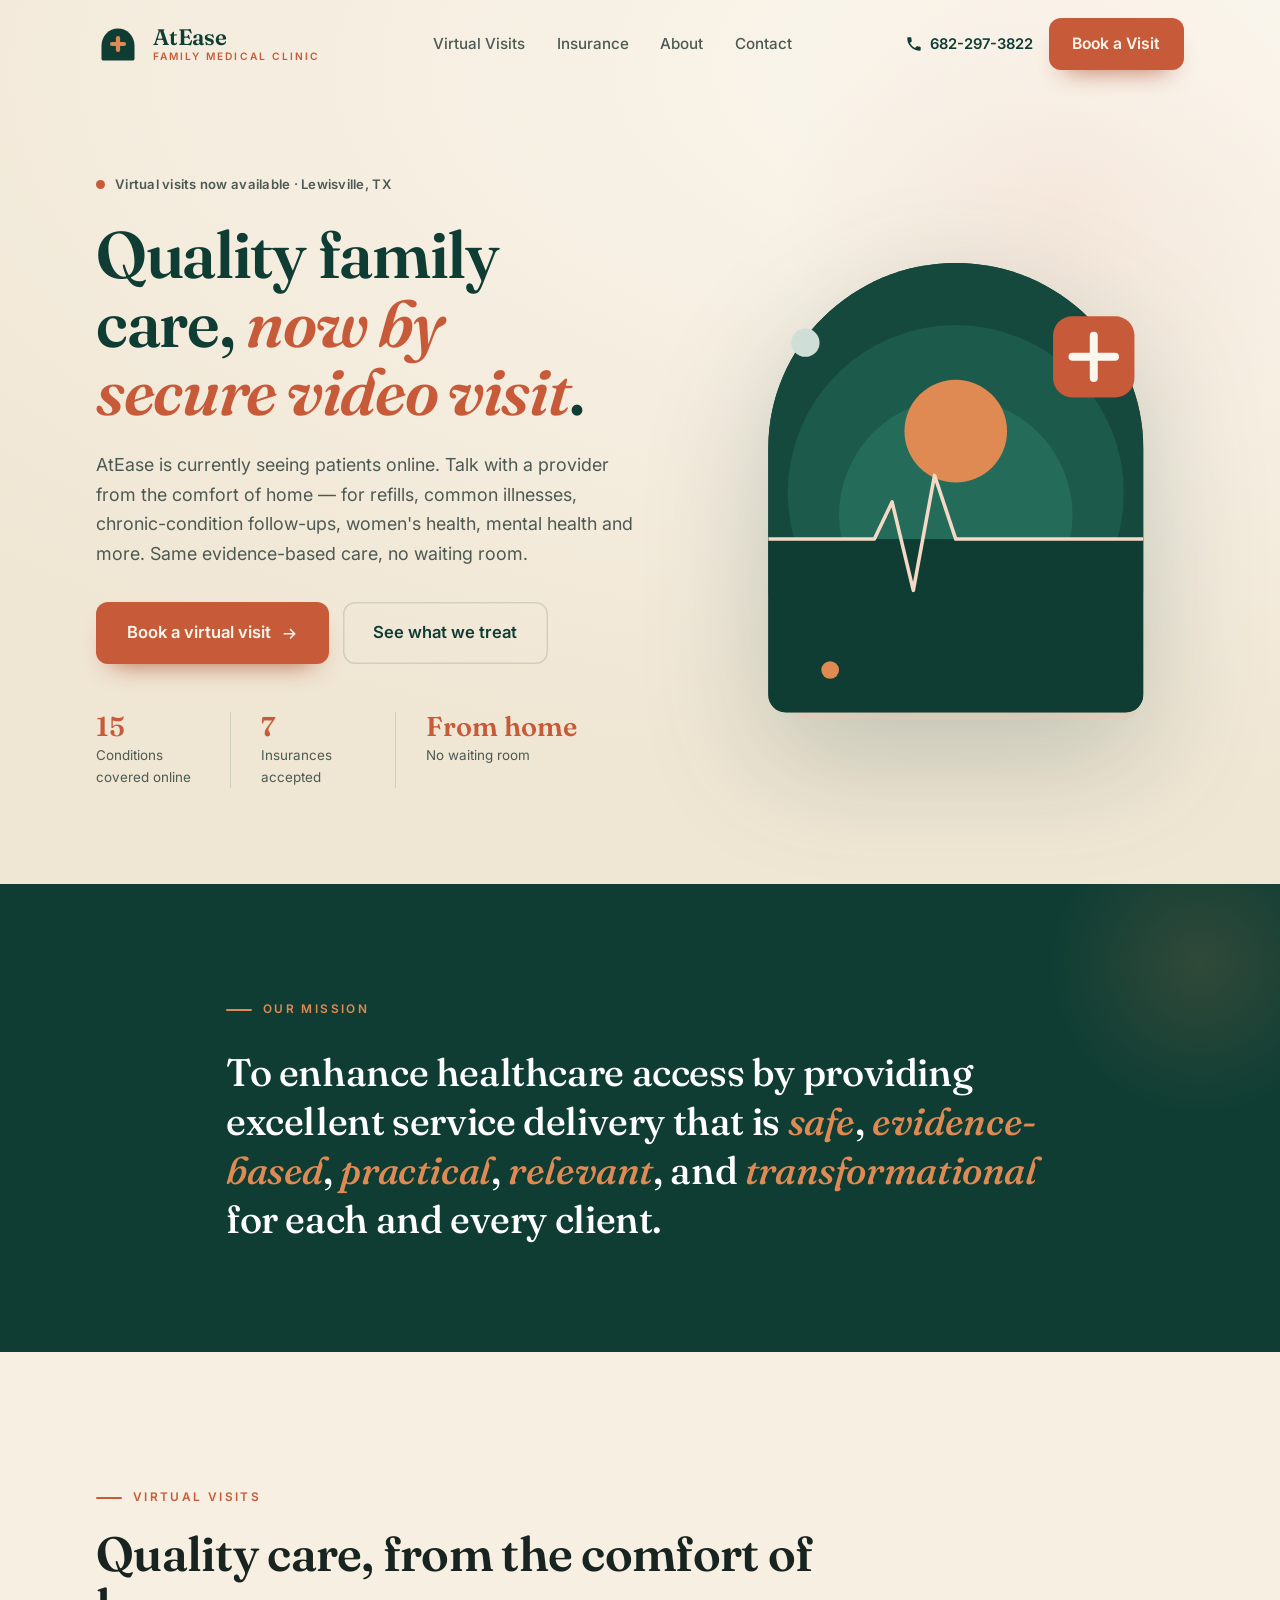
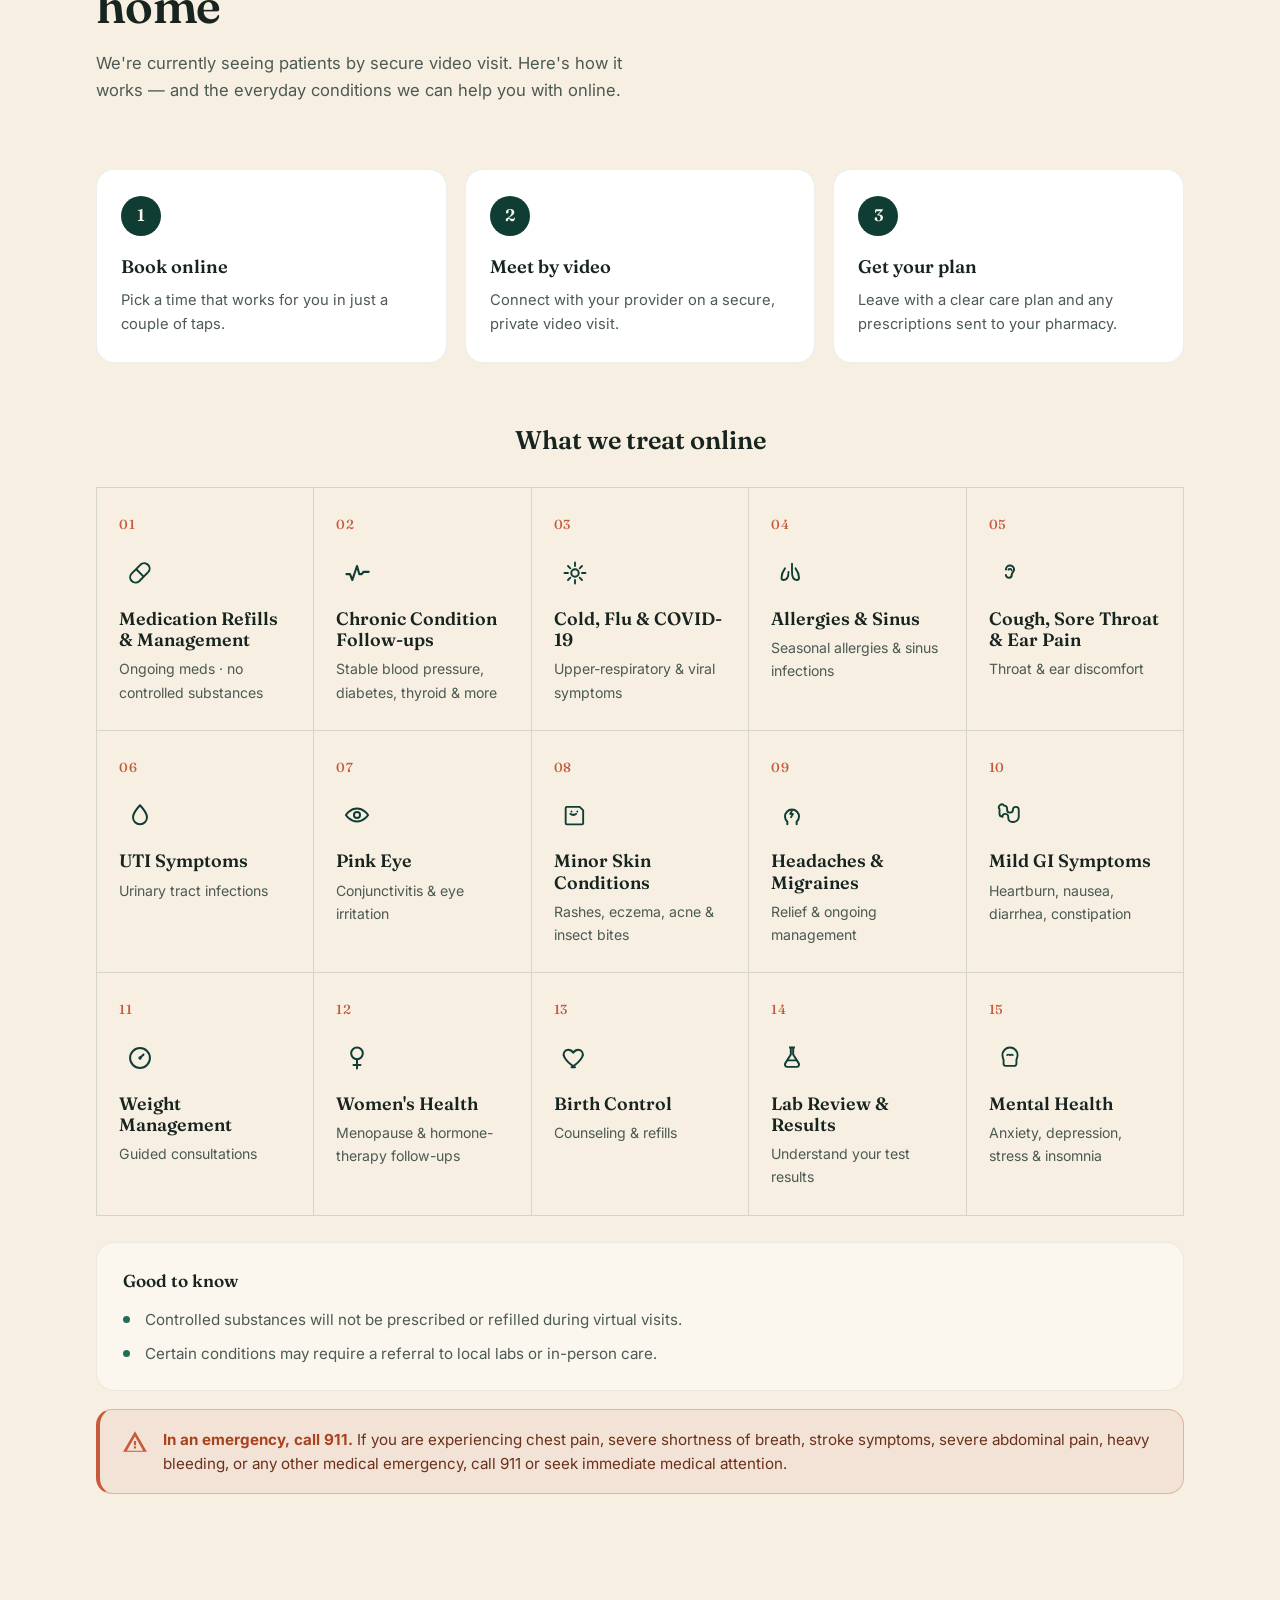
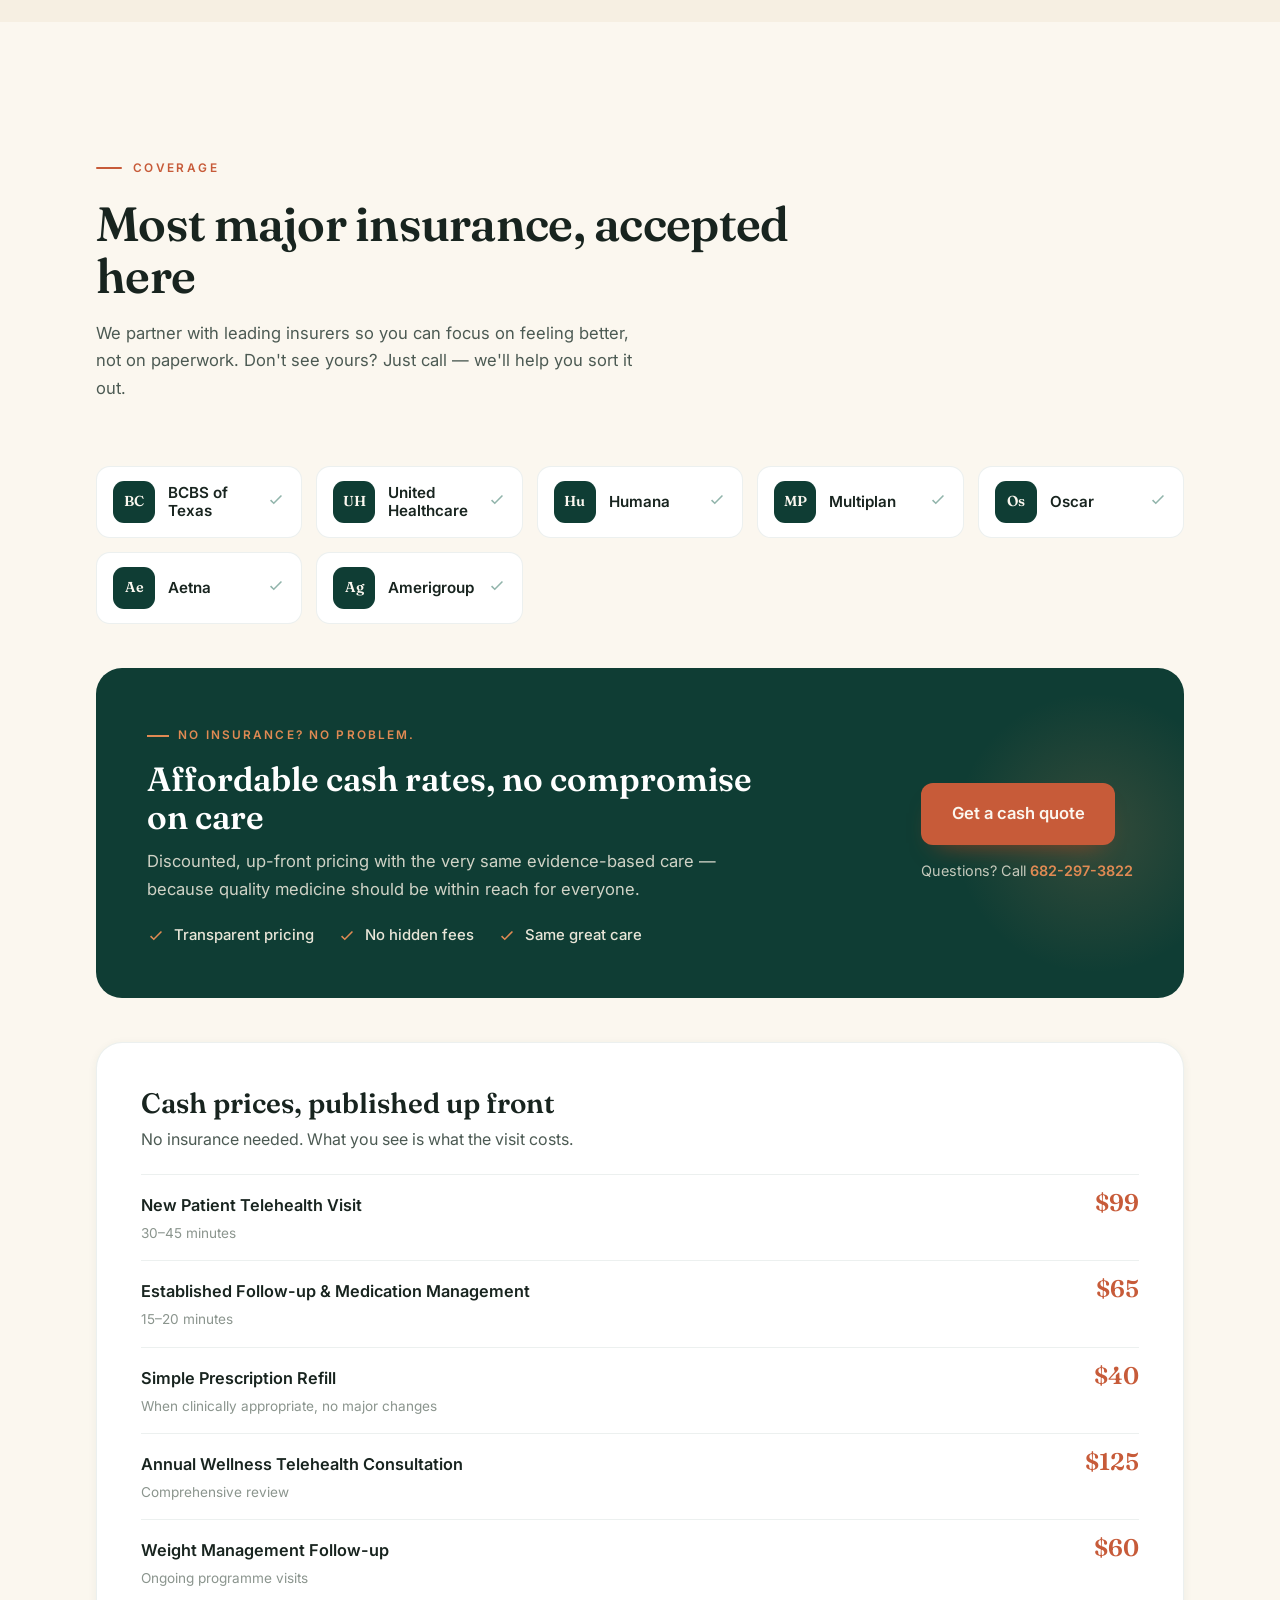
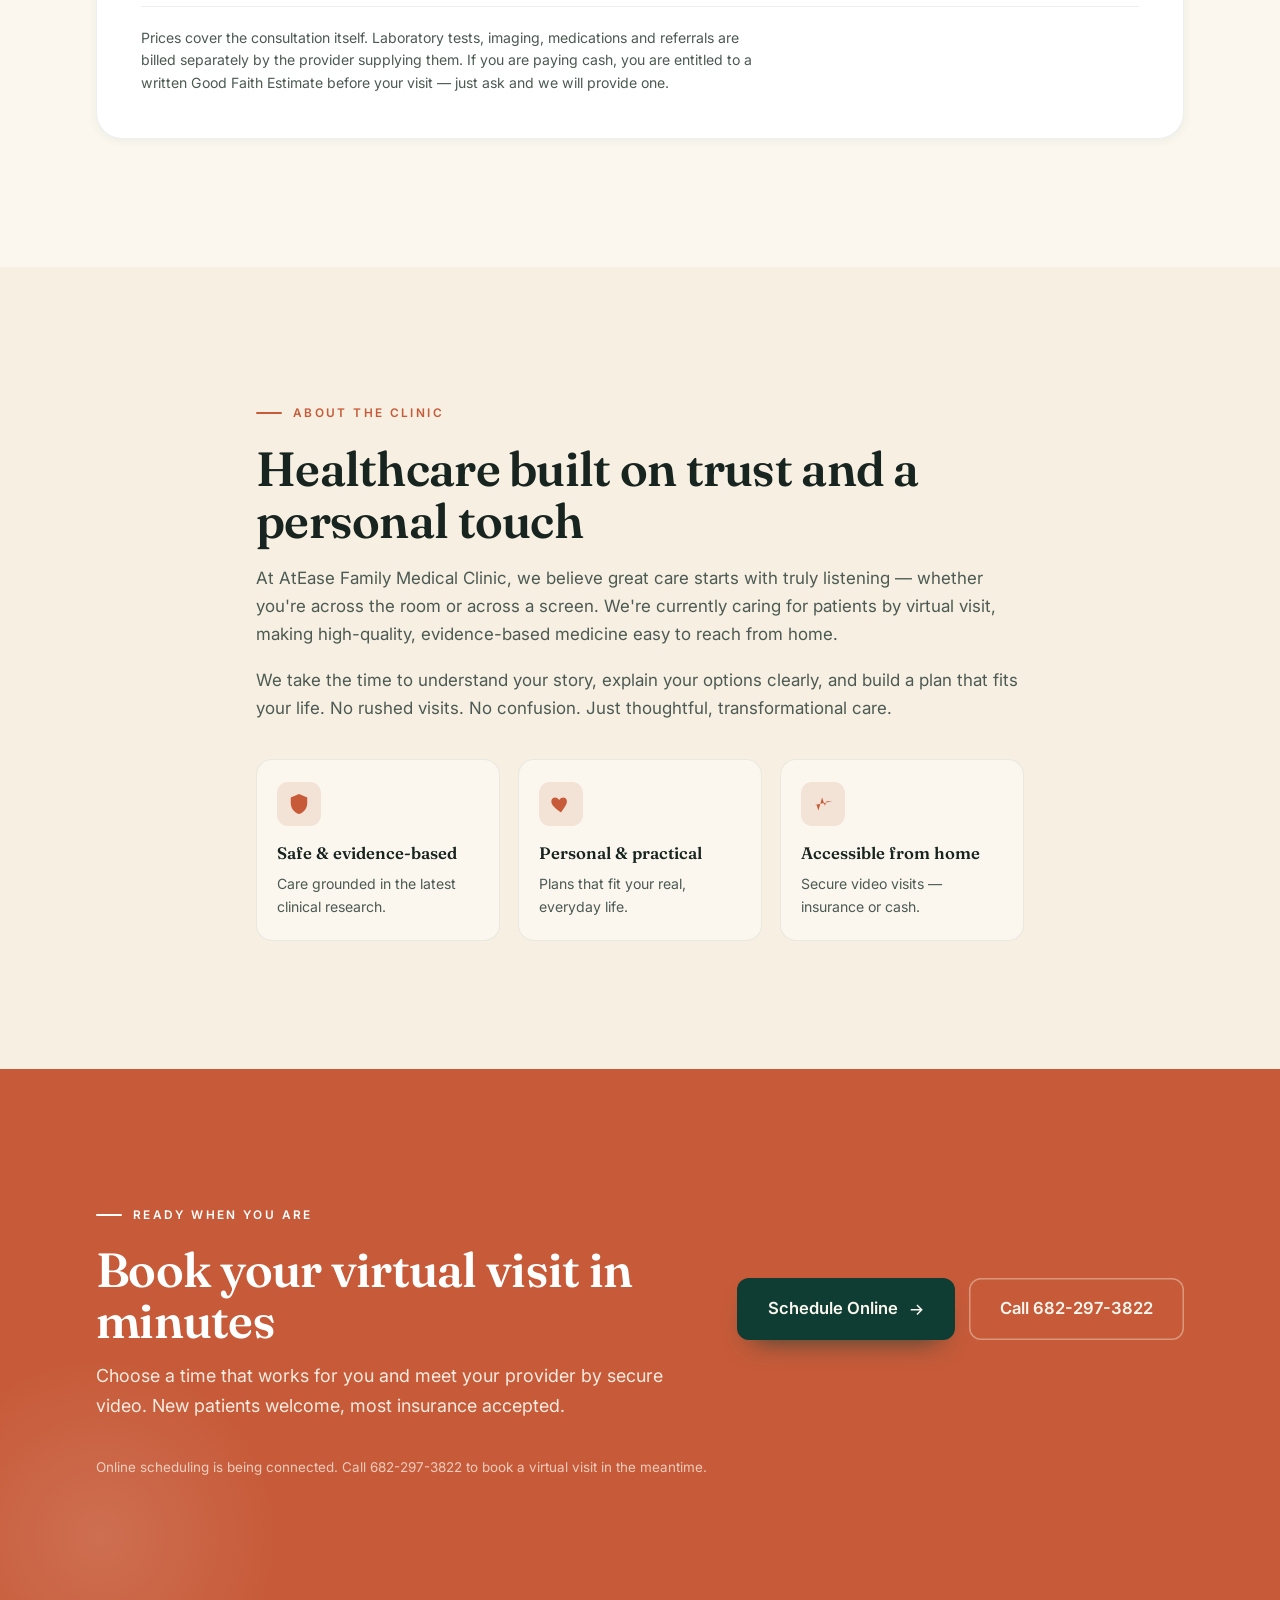
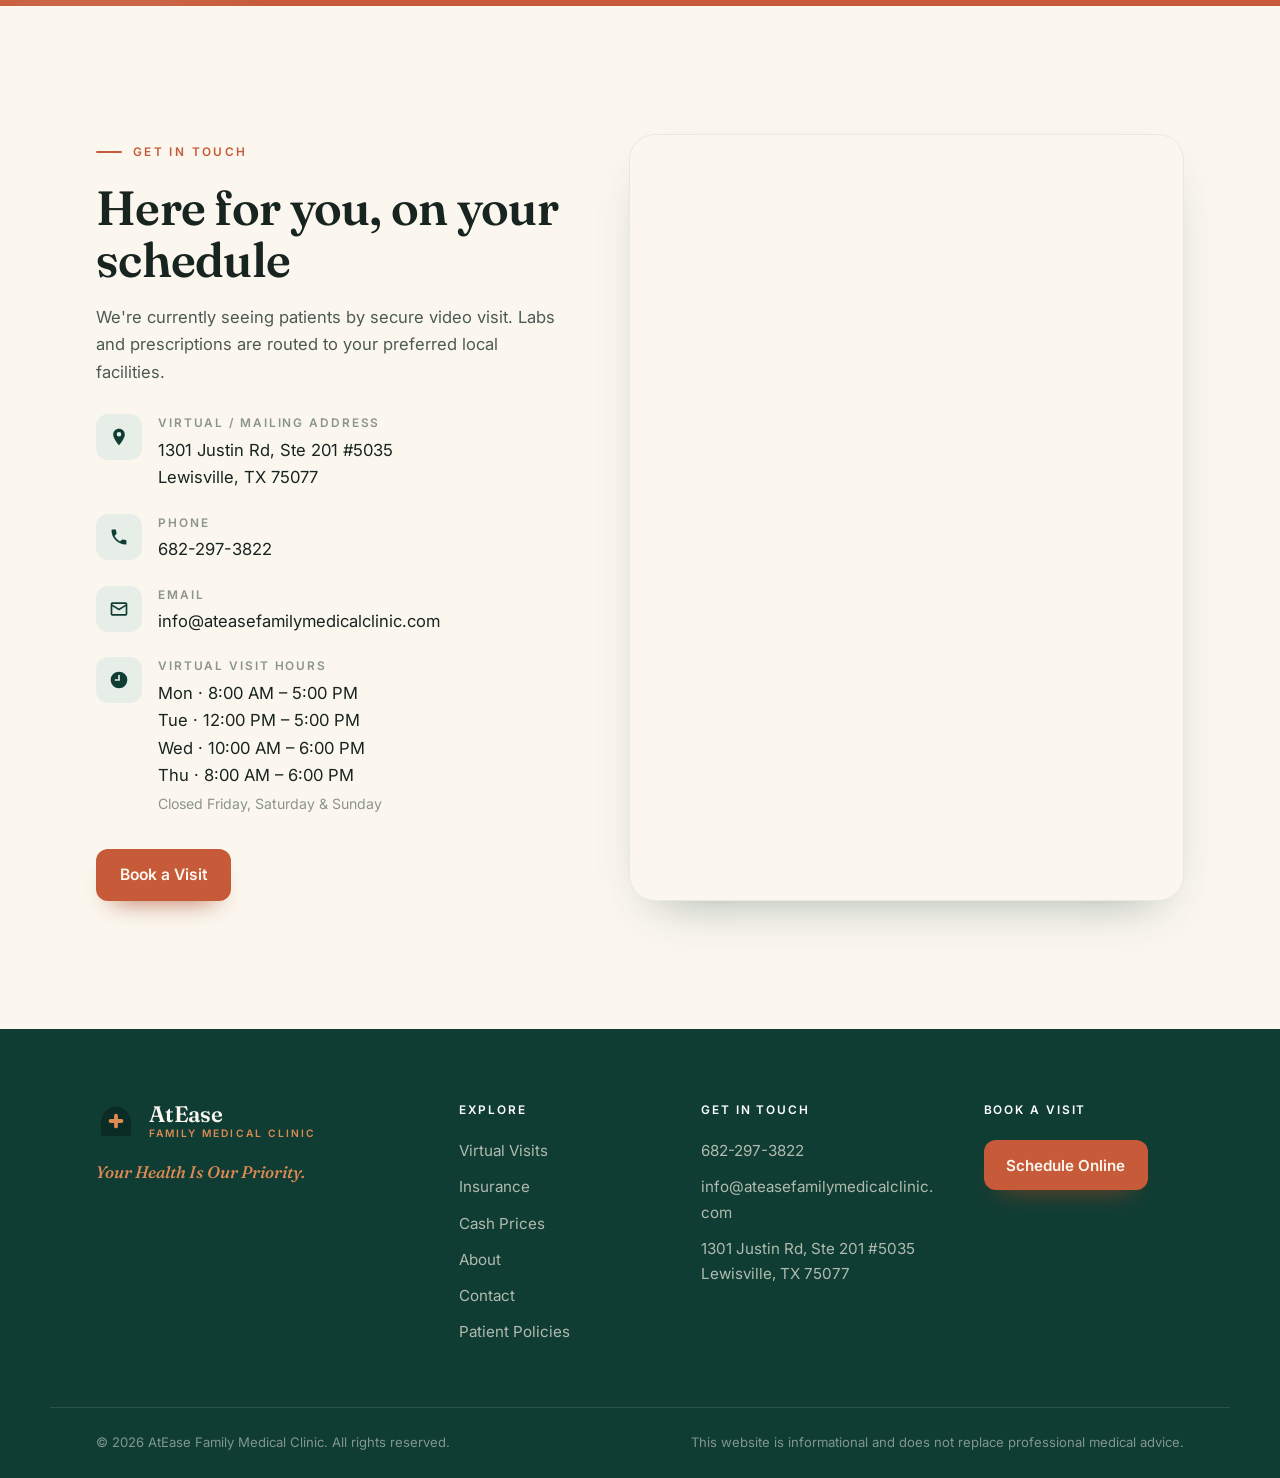
==== index.html @ 20905b5e "Update site - 04-08-2026 21:14:30.91" ====
<!DOCTYPE html>
<html lang="en">
<head>
<meta charset="UTF-8" />
<meta name="viewport" content="width=device-width, initial-scale=1.0" />
<title>AtEase Family Medical Clinic — Virtual Visits in Lewisville, TX</title>
<meta name="description" content="AtEase Family Medical Clinic offers virtual visits in Lewisville, TX — refills, common illnesses, chronic-condition follow-ups, women's health, mental health and more. Evidence-based care from home. Most insurance accepted." />

<!-- Open Graph -->
<meta property="og:title" content="AtEase Family Medical Clinic — Virtual Visits" />
<meta property="og:description" content="See a provider by secure video. Evidence-based virtual care for refills, common illnesses, chronic conditions, women's health, mental health and more." />
<meta property="og:type" content="website" />

<link rel="preconnect" href="https://fonts.googleapis.com" />
<link rel="preconnect" href="https://fonts.gstatic.com" crossorigin />
<link href="https://fonts.googleapis.com/css2?family=Fraunces:opsz,wght@9..144,400;9..144,500;9..144,600;9..144,700&family=Inter:wght@400;500;600;700&display=swap" rel="stylesheet" />
<link rel="stylesheet" href="styles.css" />
<link rel="icon" href="data:image/svg+xml,%3Csvg xmlns='http://www.w3.org/2000/svg' viewBox='0 0 100 100'%3E%3Crect width='100' height='100' rx='24' fill='%230E5A52'/%3E%3Cpath d='M50 22c-6 0-10 4-10 11v6h-6c-7 0-11 4-11 10s4 10 11 10h6v6c0 7 4 11 10 11s10-4 10-11v-6h6c7 0 11-4 11-10s-4-10-11-10h-6v-6c0-7-4-11-10-11z' fill='%23EFA45C'/%3E%3C/svg%3E" />
</head>
<body>

<!-- ===================== NAV ===================== -->
<header class="nav" id="nav">
  <div class="nav__inner">
    <a href="#home" class="brand" aria-label="AtEase Family Medical Clinic home">
      <span class="brand__mark" aria-hidden="true">
        <svg viewBox="0 0 48 48" width="44" height="44">
          <path d="M6 26C6 14.95 14.06 7 24 7C33.94 7 42 14.95 42 26V40C42 41.1 41.1 42 40 42H8C6.9 42 6 41.1 6 40V26Z" fill="#0F3D34"/>
          <path d="M24 17.5V30.5M17.5 24H30.5" stroke="#E08A53" stroke-width="4.6" stroke-linecap="round"/>
        </svg>
      </span>
      <span class="brand__text">
        <span class="brand__name">AtEase</span>
        <span class="brand__sub">Family Medical Clinic</span>
      </span>
    </a>

    <nav class="nav__links" aria-label="Primary">
      <a href="#services">Virtual Visits</a>
      <a href="#insurance">Insurance</a>
      <a href="#about">About</a>
      <a href="#contact">Contact</a>
    </nav>

    <div class="nav__actions">
      <a href="tel:6822973822" class="nav__phone" aria-label="Call the clinic">
        <svg viewBox="0 0 24 24" width="18" height="18" aria-hidden="true"><path fill="currentColor" d="M6.6 10.8a15 15 0 006.6 6.6l2.2-2.2a1 1 0 011-.24 11 11 0 003.5.56 1 1 0 011 1V20a1 1 0 01-1 1A17 17 0 013 4a1 1 0 011-1h3.5a1 1 0 011 1 11 11 0 00.56 3.5 1 1 0 01-.24 1z"/></svg>
        <span>682-297-3822</span>
      </a>
      <a href="#book" class="btn btn--primary nav__book" data-athena-book>Book a Visit</a>
    </div>

    <button class="nav__toggle" id="navToggle" aria-label="Open menu" aria-expanded="false">
      <span></span><span></span><span></span>
    </button>
  </div>

  <!-- mobile drawer -->
  <div class="nav__mobile" id="navMobile">
    <a href="#services">Virtual Visits</a>
    <a href="#insurance">Insurance</a>
    <a href="#about">About</a>
    <a href="#contact">Contact</a>
    <a href="tel:6822973822" class="nav__mobile-phone">682-297-3822</a>
    <a href="#book" class="btn btn--primary" data-athena-book>Book a Visit</a>
  </div>
</header>

<main>
<!-- ===================== HERO ===================== -->
<section class="hero" id="home">
  <div class="container hero__inner">
    <div class="hero__content reveal">
      <span class="eyebrow"><span class="dot"></span>Virtual visits now available · Lewisville, TX</span>
      <h1 class="hero__title">Quality family care, <em>now by secure video visit</em>.</h1>
      <p class="hero__lead">
        AtEase is currently seeing patients online. Talk with a provider from the comfort
        of home — for refills, common illnesses, chronic-condition follow-ups, women's
        health, mental health and more. Same evidence-based care, no waiting room.
      </p>
      <div class="hero__cta">
        <a href="#book" class="btn btn--primary btn--lg" data-athena-book>
          Book a virtual visit
          <svg viewBox="0 0 24 24" width="18" height="18" aria-hidden="true"><path fill="currentColor" d="M5 12h12.2l-4.6-4.6L14 6l7 7-7 7-1.4-1.4 4.6-4.6H5z"/></svg>
        </a>
        <a href="#services" class="btn btn--ghost btn--lg">See what we treat</a>
      </div>

      <ul class="hero__trust" aria-label="Highlights">
        <li><strong>15</strong><span>Conditions covered online</span></li>
        <li><strong>7</strong><span>Insurances accepted</span></li>
        <li><strong>From home</strong><span>No waiting room</span></li>
      </ul>
    </div>

    <div class="hero__art reveal" aria-hidden="true">
      <svg viewBox="0 0 520 600" fill="none" xmlns="http://www.w3.org/2000/svg">
        <defs>
          <clipPath id="archClip">
            <path d="M50 270C50 154 145 60 262 60C379 60 474 154 474 270V548C474 559 465 568 454 568H70C59 568 50 559 50 548V270Z"/>
          </clipPath>
        </defs>

        <!-- soft offset shadow shape -->
        <path d="M74 286C74 176 162 88 272 88C382 88 470 176 470 286V556C470 567 461 576 450 576H94C83 576 74 567 74 556V286Z" fill="#E7C9B6" opacity="0.5"/>

        <!-- main arch -->
        <path d="M50 270C50 154 145 60 262 60C379 60 474 154 474 270V548C474 559 465 568 454 568H70C59 568 50 559 50 548V270Z" fill="#0F3D34"/>

        <g clip-path="url(#archClip)">
          <!-- concentric sunrise arcs -->
          <circle cx="262" cy="300" r="250" fill="#15493E"/>
          <circle cx="262" cy="320" r="190" fill="#1C5A4C"/>
          <circle cx="262" cy="345" r="132" fill="#256B59"/>
          <!-- sun -->
          <circle cx="262" cy="250" r="58" fill="#E08A53"/>
          <circle cx="262" cy="250" r="58" fill="#C9582F" opacity="0.0"/>
          <!-- horizon band -->
          <rect x="50" y="372" width="424" height="196" fill="#0F3D34"/>
          <!-- heartbeat line -->
          <path d="M50 372H150L170 372L190 330L214 430L238 300L262 372H474" stroke="#F3D9C6" stroke-width="4" stroke-linecap="round" stroke-linejoin="round"/>
        </g>

        <!-- floating plus badge -->
        <g>
          <rect x="372" y="120" width="92" height="92" rx="22" fill="#C75B39"/>
          <path d="M418 142V190M394 166H442" stroke="#FBF7EF" stroke-width="9" stroke-linecap="round"/>
        </g>
        <!-- small accent dot -->
        <circle cx="92" cy="150" r="16" fill="#CFDED6"/>
        <circle cx="120" cy="520" r="10" fill="#E08A53"/>
      </svg>
    </div>
  </div>
</section>

<!-- ===================== MARQUEE / MISSION ===================== -->
<section class="mission" id="mission">
  <div class="container mission__inner reveal">
    <span class="section-tag">Our Mission</span>
    <p class="mission__text">
      To enhance healthcare access by providing excellent service delivery that is
      <em>safe</em>, <em>evidence-based</em>, <em>practical</em>, <em>relevant</em>, and
      <em>transformational</em> for each and every client.
    </p>
  </div>
</section>

<!-- ===================== VIRTUAL VISITS ===================== -->
<section class="services section" id="services">
  <div class="container">
    <div class="section-head reveal">
      <span class="section-tag">Virtual Visits</span>
      <h2 class="section-title">Quality care, from the comfort of home</h2>
      <p class="section-lead">We're currently seeing patients by secure video visit. Here's how it works — and the everyday conditions we can help you with online.</p>
    </div>

    <div class="vsteps reveal">
      <div class="vstep">
        <span class="vstep__n">1</span>
        <h4>Book online</h4>
        <p>Pick a time that works for you in just a couple of taps.</p>
      </div>
      <div class="vstep">
        <span class="vstep__n">2</span>
        <h4>Meet by video</h4>
        <p>Connect with your provider on a secure, private video visit.</p>
      </div>
      <div class="vstep">
        <span class="vstep__n">3</span>
        <h4>Get your plan</h4>
        <p>Leave with a clear care plan and any prescriptions sent to your pharmacy.</p>
      </div>
    </div>

    <h3 class="vsub reveal">What we treat online</h3>
    <div class="services__grid" id="servicesGrid">
      <!-- cards injected by JS -->
    </div>

    <div class="vnotes reveal">
      <p class="vnotes__title">Good to know</p>
      <ul>
        <li>Controlled substances will not be prescribed or refilled during virtual visits.</li>
        <li>Certain conditions may require a referral to local labs or in-person care.</li>
      </ul>
    </div>

    <div class="emergency reveal" role="note" aria-label="Emergency notice">
      <span class="emergency__icon" aria-hidden="true">
        <svg viewBox="0 0 24 24" width="26" height="26"><path fill="currentColor" d="M12 2 1 21h22L12 2zm0 5 7.5 13H4.5L12 7zm-1 4v4h2v-4h-2zm0 5v2h2v-2h-2z"/></svg>
      </span>
      <p><strong>In an emergency, call 911.</strong> If you are experiencing chest pain, severe shortness of breath, stroke symptoms, severe abdominal pain, heavy bleeding, or any other medical emergency, call 911 or seek immediate medical attention.</p>
    </div>
  </div>
</section>

<!-- ===================== INSURANCE ===================== -->
<section class="insurance section" id="insurance">
  <div class="container">
    <div class="section-head reveal">
      <span class="section-tag">Coverage</span>
      <h2 class="section-title">Most major insurance, accepted here</h2>
      <p class="section-lead">We partner with leading insurers so you can focus on feeling better, not on paperwork. Don't see yours? Just call — we'll help you sort it out.</p>
    </div>

    <div class="ins-grid reveal" id="insuranceList"></div>

    <div class="cash-banner reveal">
      <div class="cash-banner__deco" aria-hidden="true">
        <svg viewBox="0 0 100 100"><path fill="currentColor" d="M58 8H42a6 6 0 00-6 6v22H14a6 6 0 00-6 6v16a6 6 0 006 6h22v22a6 6 0 006 6h16a6 6 0 006-6V64h22a6 6 0 006-6V42a6 6 0 00-6-6H64V14a6 6 0 00-6-6z"/></svg>
      </div>
      <div class="cash-banner__main">
        <span class="cash-banner__badge">No insurance? No problem.</span>
        <h3 class="cash-banner__title">Affordable cash rates, no compromise on care</h3>
        <p class="cash-banner__text">Discounted, up-front pricing with the very same evidence-based care — because quality medicine should be within reach for everyone.</p>
        <ul class="cash-banner__feats">
          <li><svg viewBox="0 0 24 24" width="18" height="18"><path fill="currentColor" d="M9 16.2l-3.5-3.5L4 14.2 9 19l11-11-1.5-1.5z"/></svg>Transparent pricing</li>
          <li><svg viewBox="0 0 24 24" width="18" height="18"><path fill="currentColor" d="M9 16.2l-3.5-3.5L4 14.2 9 19l11-11-1.5-1.5z"/></svg>No hidden fees</li>
          <li><svg viewBox="0 0 24 24" width="18" height="18"><path fill="currentColor" d="M9 16.2l-3.5-3.5L4 14.2 9 19l11-11-1.5-1.5z"/></svg>Same great care</li>
        </ul>
      </div>
      <div class="cash-banner__side">
        <a href="#book" class="btn btn--primary btn--lg" data-athena-book>Get a cash quote</a>
        <p class="cash-banner__call">Questions? Call <a href="tel:6822973822">682-297-3822</a></p>
      </div>
    </div>

    <!-- ===================== CASH PRICING ===================== -->
    <div class="pricing reveal" id="pricing">
      <div class="pricing__head">
        <h3 class="pricing__title">Cash prices, published up front</h3>
        <p class="pricing__lead">No insurance needed. What you see is what the visit costs.</p>
      </div>

      <ul class="pricing__list">
        <li class="pricing__row">
          <span class="pricing__name">New Patient Telehealth Visit<em>30–45 minutes</em></span>
          <span class="pricing__cost">$99</span>
        </li>
        <li class="pricing__row">
          <span class="pricing__name">Established Follow-up &amp; Medication Management<em>15–20 minutes</em></span>
          <span class="pricing__cost">$65</span>
        </li>
        <li class="pricing__row">
          <span class="pricing__name">Simple Prescription Refill<em>When clinically appropriate, no major changes</em></span>
          <span class="pricing__cost">$40</span>
        </li>
        <li class="pricing__row">
          <span class="pricing__name">Annual Wellness Telehealth Consultation<em>Comprehensive review</em></span>
          <span class="pricing__cost">$125</span>
        </li>
        <li class="pricing__row">
          <span class="pricing__name">Weight Management Follow-up<em>Ongoing programme visits</em></span>
          <span class="pricing__cost">$60</span>
        </li>
      </ul>

      <p class="pricing__note">
        Prices cover the consultation itself. Laboratory tests, imaging, medications and referrals
        are billed separately by the provider supplying them. If you are paying cash, you are
        entitled to a written Good Faith Estimate before your visit — just ask and we will provide one.
      </p>
    </div>
  </div>
</section>

<!-- ===================== ABOUT / PROVIDER ===================== -->
<section class="about section" id="about">
  <div class="container about__inner">
    <div class="about__content reveal">
      <span class="section-tag">About the Clinic</span>
      <h2 class="section-title">Healthcare built on trust and a personal touch</h2>
      <p class="about__text">
        At AtEase Family Medical Clinic, we believe great care starts with truly listening —
        whether you're across the room or across a screen. We're currently caring for patients
        by virtual visit, making high-quality, evidence-based medicine easy to reach from home.
      </p>
      <p class="about__text">
        We take the time to understand your story, explain your options clearly, and build a
        plan that fits your life. No rushed visits. No confusion. Just thoughtful,
        transformational care.
      </p>
      <div class="about__values">
        <div class="valuecard">
          <span class="valuecard__icon">
            <svg viewBox="0 0 24 24" width="22" height="22"><path fill="currentColor" d="M12 1l9 4v6c0 5.6-3.8 10.7-9 12-5.2-1.3-9-6.4-9-12V5z"/></svg>
          </span>
          <h4>Safe & evidence-based</h4>
          <p>Care grounded in the latest clinical research.</p>
        </div>
        <div class="valuecard">
          <span class="valuecard__icon">
            <svg viewBox="0 0 24 24" width="22" height="22"><path fill="currentColor" d="M12 21s-7.5-4.6-10-9.4C.6 8.5 2.2 5 5.5 5c2 0 3.4 1.1 4.5 2.6C11.1 6.1 12.5 5 14.5 5 17.8 5 19.4 8.5 18 11.6 15.5 16.4 12 21 12 21z"/></svg>
          </span>
          <h4>Personal & practical</h4>
          <p>Plans that fit your real, everyday life.</p>
        </div>
        <div class="valuecard">
          <span class="valuecard__icon">
            <svg viewBox="0 0 24 24" width="22" height="22"><path fill="currentColor" d="M3 13h2l2 6 4-14 3 9 2-5h6"/></svg>
          </span>
          <h4>Accessible from home</h4>
          <p>Secure video visits — insurance or cash.</p>
        </div>
      </div>
    </div>
  </div>
</section>

<!-- ===================== BOOK CTA ===================== -->
<section class="book section" id="book">
  <div class="container book__inner reveal">
    <div class="book__copy">
      <span class="section-tag section-tag--light">Ready when you are</span>
      <h2 class="book__title">Book your virtual visit in minutes</h2>
      <p class="book__lead">Choose a time that works for you and meet your provider by secure video. New patients welcome, most insurance accepted.</p>
    </div>
    <div class="book__actions">
      <!-- AthenaOne integration target: replace href / button below with the AthenaOne online-scheduling link or embed widget -->
      <a href="#" class="btn btn--primary btn--lg" data-athena-book id="primaryBook">
        Schedule Online
        <svg viewBox="0 0 24 24" width="18" height="18" aria-hidden="true"><path fill="currentColor" d="M5 12h12.2l-4.6-4.6L14 6l7 7-7 7-1.4-1.4 4.6-4.6H5z"/></svg>
      </a>
      <a href="tel:6822973822" class="btn btn--ghost btn--lg btn--ghost-light">Call 682-297-3822</a>
    </div>
    <p class="book__note" id="bookNote">Online scheduling will be powered by your clinic's patient portal.</p>
  </div>
</section>

<!-- ===================== CONTACT ===================== -->
<section class="contact section" id="contact">
  <div class="container contact__inner">
    <div class="contact__info reveal">
      <span class="section-tag">Get in Touch</span>
      <h2 class="section-title">Here for you, on your schedule</h2>
      <p class="section-lead">We're currently seeing patients by secure video visit. Labs and prescriptions are routed to your preferred local facilities.</p>

      <ul class="contact__list">
        <li>
          <span class="contact__ic"><svg viewBox="0 0 24 24" width="20" height="20"><path fill="currentColor" d="M12 2C8 2 5 5 5 9c0 5 7 13 7 13s7-8 7-13c0-4-3-7-7-7zm0 9.5A2.5 2.5 0 1112 6a2.5 2.5 0 010 5.5z"/></svg></span>
          <div>
            <p class="contact__label">Virtual / Mailing Address</p>
            <p class="contact__value">1301 Justin Rd, Ste 201 #5035<br>Lewisville, TX 75077</p>
          </div>
        </li>
        <li>
          <span class="contact__ic"><svg viewBox="0 0 24 24" width="20" height="20"><path fill="currentColor" d="M6.6 10.8a15 15 0 006.6 6.6l2.2-2.2a1 1 0 011-.24 11 11 0 003.5.56 1 1 0 011 1V20a1 1 0 01-1 1A17 17 0 013 4a1 1 0 011-1h3.5a1 1 0 011 1 11 11 0 00.56 3.5 1 1 0 01-.24 1z"/></svg></span>
          <div>
            <p class="contact__label">Phone</p>
            <p class="contact__value"><a href="tel:6822973822">682-297-3822</a></p>
          </div>
        </li>
        <li>
          <span class="contact__ic"><svg viewBox="0 0 24 24" width="20" height="20"><path fill="currentColor" d="M4 4h16a2 2 0 012 2v12a2 2 0 01-2 2H4a2 2 0 01-2-2V6a2 2 0 012-2zm0 2v.5l8 5 8-5V6H4zm16 12V8.7l-8 5-8-5V18z"/></svg></span>
          <div>
            <p class="contact__label">Email</p>
            <p class="contact__value"><a href="mailto:info@ateasefamilymedicalclinic.com">info@ateasefamilymedicalclinic.com</a></p>
          </div>
        </li>
        <li>
          <span class="contact__ic"><svg viewBox="0 0 24 24" width="20" height="20"><path fill="currentColor" d="M12 2a10 10 0 100 20 10 10 0 000-20zm1 11H7v-2h4V6h2z"/></svg></span>
          <div>
            <p class="contact__label">Virtual Visit Hours</p>
            <p class="contact__value">Mon · 8:00 AM – 5:00 PM<br>Tue · 12:00 PM – 5:00 PM<br>Wed · 10:00 AM – 6:00 PM<br>Thu · 8:00 AM – 6:00 PM<br><span class="muted">Closed Friday, Saturday &amp; Sunday</span></p>
          </div>
        </li>
      </ul>
      <a href="#book" class="btn btn--primary" data-athena-book>Book a Visit</a>
    </div>

    <div class="contact__map reveal">
      <iframe
        title="AtEase Family Medical Clinic location map"
        src="https://www.google.com/maps?q=1301%20Justin%20Rd%20Ste%20201%20Lewisville%20TX%2075077&output=embed"
        loading="lazy"
        referrerpolicy="no-referrer-when-downgrade"></iframe>
    </div>
  </div>
</section>
</main>

<!-- ===================== FOOTER ===================== -->
<footer class="footer">
  <div class="container footer__inner">
    <div class="footer__brand">
      <a href="#home" class="brand brand--light">
        <span class="brand__mark" aria-hidden="true">
          <svg viewBox="0 0 48 48" width="40" height="40">
            <path d="M6 26C6 14.95 14.06 7 24 7C33.94 7 42 14.95 42 26V40C42 41.1 41.1 42 40 42H8C6.9 42 6 41.1 6 40V26Z" fill="#0A2C25"/>
            <path d="M24 17.5V30.5M17.5 24H30.5" stroke="#E08A53" stroke-width="4.6" stroke-linecap="round"/>
          </svg>
        </span>
        <span class="brand__text">
          <span class="brand__name">AtEase</span>
          <span class="brand__sub">Family Medical Clinic</span>
        </span>
      </a>
      <p class="footer__tag">Your Health Is Our Priority.</p>
    </div>

    <nav class="footer__col" aria-label="Footer">
      <h5>Explore</h5>
      <a href="#services">Virtual Visits</a>
      <a href="#insurance">Insurance</a>
      <a href="#pricing">Cash Prices</a>
      <a href="#about">About</a>
      <a href="#contact">Contact</a>
      <a href="policies.html">Patient Policies</a>
    </nav>

    <div class="footer__col">
      <h5>Get in touch</h5>
      <a href="tel:6822973822">682-297-3822</a>
      <a href="mailto:info@ateasefamilymedicalclinic.com">info@ateasefamilymedicalclinic.com</a>
      <span>1301 Justin Rd, Ste 201 #5035<br>Lewisville, TX 75077</span>
    </div>

    <div class="footer__col">
      <h5>Book a visit</h5>
      <a href="#book" class="footer__book btn btn--primary" data-athena-book>Schedule Online</a>
    </div>
  </div>
  <div class="footer__bar">
    <p>© <span id="year"></span> AtEase Family Medical Clinic. All rights reserved.</p>
    <p class="footer__fine">This website is informational and does not replace professional medical advice.</p>
  </div>
</footer>

<script src="script.js"></script>
</body>
</html>
---- styles.css ----
/* =========================================================
   AtEase Family Medical Clinic — Warm Editorial
   Custom design system. Fraunces + Inter. No frameworks.
   ========================================================= */

:root{
  --forest:#0F3D34;
  --pine:#1C5A4C;
  --moss:#256B59;
  --sage:#CFDED6;
  --sage-soft:#E6EEE7;
  --clay:#C75B39;
  --clay-dark:#A8421F;
  --clay-soft:#E08A53;
  --clay-tint:#F3E3D7;
  --bone:#F6EFE2;
  --bone-2:#FBF7EF;
  --paper:#FFFFFF;
  --ink:#18241F;
  --ink-soft:#4C5A53;
  --muted:#8B958E;
  --line:rgba(15,61,52,0.14);
  --line-soft:rgba(15,61,52,0.08);

  --maxw:1180px;
  --r-lg:26px;
  --r:16px;
  --r-sm:12px;
  --shadow-sm:0 2px 10px rgba(15,61,52,.06);
  --shadow:0 22px 50px -28px rgba(15,61,52,.45);

  --display:'Fraunces',Georgia,serif;
  --body:'Inter',system-ui,sans-serif;
  --ease:cubic-bezier(.22,.61,.36,1);
}

*,*::before,*::after{box-sizing:border-box;margin:0;padding:0}
html{scroll-behavior:smooth;-webkit-text-size-adjust:100%;overflow-x:hidden}
body{
  font-family:var(--body);color:var(--ink);background:var(--bone);
  line-height:1.65;overflow-x:hidden;-webkit-font-smoothing:antialiased;
}
img{max-width:100%;display:block}
a{color:inherit;text-decoration:none}
ul{list-style:none}

.container{width:100%;max-width:var(--maxw);margin:0 auto;padding:0 clamp(22px,5vw,46px)}
.section{padding:clamp(72px,10vw,128px) 0}

/* ---------- Editorial label ---------- */
.section-tag{
  display:inline-flex;align-items:center;gap:11px;
  font-family:var(--body);font-weight:600;font-size:.74rem;
  letter-spacing:.2em;text-transform:uppercase;color:var(--clay);
  margin-bottom:20px;
}
.section-tag::before{content:"";width:26px;height:2px;background:var(--clay);border-radius:2px}
.section-tag--light{color:var(--clay-soft)}
.section-tag--light::before{background:var(--clay-soft)}

.section-title{
  font-family:var(--display);font-weight:600;
  font-size:clamp(1.9rem,4vw,3rem);line-height:1.08;
  letter-spacing:-.015em;color:var(--ink);
}
.section-title em{font-style:italic;color:var(--clay)}
.section-lead{margin-top:18px;font-size:clamp(1.02rem,1.3vw,1.14rem);color:var(--ink-soft);max-width:56ch}
.section-head{max-width:760px;margin-bottom:clamp(40px,5vw,64px)}
.muted{color:var(--muted);font-size:.85em}

/* ---------- Buttons (solid, no gradient) ---------- */
.btn{
  display:inline-flex;align-items:center;gap:.55em;
  font-family:var(--body);font-weight:600;font-size:.98rem;
  padding:.82em 1.5em;border-radius:12px;cursor:pointer;border:0;
  transition:transform .25s var(--ease),box-shadow .25s var(--ease),background .25s var(--ease),color .25s;
  white-space:nowrap;
}
.btn svg{transition:transform .25s var(--ease)}
.btn--lg{padding:1.02em 1.85em;font-size:1.04rem}
.btn--primary{background:var(--clay);color:var(--bone-2);box-shadow:0 14px 26px -16px rgba(167,66,31,.9)}
.btn--primary:hover{background:var(--clay-dark);transform:translateY(-2px)}
.btn--primary:hover svg{transform:translateX(4px)}
.btn--ghost{background:transparent;color:var(--forest);box-shadow:inset 0 0 0 1.5px var(--line)}
.btn--ghost:hover{background:var(--paper);box-shadow:inset 0 0 0 1.5px var(--forest);transform:translateY(-2px)}
.btn--ghost-light{color:var(--bone-2);box-shadow:inset 0 0 0 1.5px rgba(246,239,226,.4)}
.btn--ghost-light:hover{background:rgba(246,239,226,.1);box-shadow:inset 0 0 0 1.5px rgba(246,239,226,.7)}

/* =========================================================
   NAV
   ========================================================= */
.nav{position:fixed;top:0;left:0;right:0;z-index:100;padding:18px 0;
  transition:background .3s var(--ease),box-shadow .3s var(--ease),padding .3s var(--ease)}
.nav.scrolled{
  background:rgba(246,239,226,.86);backdrop-filter:blur(14px);-webkit-backdrop-filter:blur(14px);
  box-shadow:0 1px 0 var(--line-soft),0 14px 34px -26px rgba(15,61,52,.5);padding:11px 0;
}
.nav__inner{width:100%;max-width:var(--maxw);margin:0 auto;padding:0 clamp(22px,5vw,46px);
  display:flex;align-items:center;justify-content:space-between;gap:20px;position:relative;z-index:120}
.brand{display:flex;align-items:center;gap:13px}
.brand__mark{display:flex}
.brand__text{display:flex;flex-direction:column;line-height:1.04}
.brand__name{font-family:var(--display);font-weight:600;font-size:1.4rem;color:var(--forest);letter-spacing:-.01em}
.brand__sub{font-size:.64rem;letter-spacing:.2em;text-transform:uppercase;color:var(--clay);font-weight:600;margin-top:2px}
.brand--light .brand__name{color:var(--bone-2)}
.brand--light .brand__sub{color:var(--clay-soft)}

.nav__links{display:flex;gap:4px}
.nav__links a{font-family:var(--body);font-weight:500;font-size:.95rem;color:var(--ink-soft);
  padding:.5em .9em;border-radius:9px;transition:color .2s,background .2s}
.nav__links a:hover{color:var(--forest);background:rgba(15,61,52,.06)}

.nav__actions{display:flex;align-items:center;gap:16px}
.nav__phone{display:inline-flex;align-items:center;gap:7px;color:var(--forest);font-weight:600;font-size:.92rem}
.nav__phone:hover{color:var(--clay)}

.nav__toggle{display:none;flex-direction:column;gap:5px;background:none;border:0;cursor:pointer;padding:8px}
.nav__toggle span{width:24px;height:2.5px;background:var(--forest);border-radius:2px;transition:transform .3s var(--ease),opacity .3s}
.nav__toggle.open span:nth-child(1){transform:translateY(7.5px) rotate(45deg)}
.nav__toggle.open span:nth-child(2){opacity:0}
.nav__toggle.open span:nth-child(3){transform:translateY(-7.5px) rotate(-45deg)}

.nav__mobile{position:fixed;inset:0;width:100%;height:100dvh;background:var(--forest);
  display:flex;flex-direction:column;gap:2px;justify-content:center;padding:96px 40px 48px;z-index:90;
  opacity:0;visibility:hidden;transform:translateY(-10px);
  transition:opacity .3s var(--ease),transform .35s var(--ease),visibility .3s}
.nav__mobile.open{opacity:1;visibility:visible;transform:none}
.nav__toggle.open span{background:var(--bone-2)}
.nav:has(.nav__mobile.open){background:transparent;box-shadow:none;backdrop-filter:none;-webkit-backdrop-filter:none}
.nav:has(.nav__mobile.open) .brand__name{color:var(--bone-2)}
.nav:has(.nav__mobile.open) .brand__sub{color:var(--clay-soft)}
.nav__mobile a{color:var(--bone-2);font-family:var(--display);font-weight:500;font-size:1.4rem;padding:.5em 0;border-bottom:1px solid rgba(246,239,226,.1)}
.nav__mobile a:hover{color:var(--clay-soft)}
.nav__mobile .nav__mobile-phone{color:var(--clay-soft);font-family:var(--body);font-size:1.05rem}
.nav__mobile .btn{margin-top:24px;justify-content:center;border-bottom:0}

/* =========================================================
   HERO (light, editorial, asymmetric)
   ========================================================= */
.hero{position:relative;background:
   radial-gradient(120% 80% at 88% 8%,var(--bone-2) 0%,var(--bone) 46%,#F0E6D4 100%);
  padding:clamp(120px,16vw,170px) 0 clamp(60px,8vw,96px);overflow:hidden}
.hero::before{content:"";position:absolute;top:-10%;right:-6%;width:46vw;height:46vw;max-width:640px;max-height:640px;
  background:radial-gradient(circle,rgba(199,91,57,.08),transparent 68%);pointer-events:none}
.hero__inner{position:relative;z-index:1;display:grid;grid-template-columns:1.05fr .95fr;gap:clamp(32px,5vw,72px);align-items:center}

.eyebrow{display:inline-flex;align-items:center;gap:10px;font-weight:600;font-size:.82rem;
  letter-spacing:.02em;color:var(--ink-soft);margin-bottom:26px}
.eyebrow .dot{width:9px;height:9px;border-radius:50%;background:var(--clay);
  box-shadow:0 0 0 0 rgba(199,91,57,.5);animation:ping 2.4s infinite}
@keyframes ping{0%{box-shadow:0 0 0 0 rgba(199,91,57,.45)}70%{box-shadow:0 0 0 11px rgba(199,91,57,0)}100%{box-shadow:0 0 0 0 rgba(199,91,57,0)}}

.hero__title{font-family:var(--display);font-weight:600;font-size:clamp(2.5rem,5.6vw,4.1rem);
  line-height:1.04;letter-spacing:-.02em;color:var(--forest);max-width:14ch}
.hero__title em{font-style:italic;color:var(--clay)}
.hero__lead{margin-top:24px;max-width:50ch;font-size:clamp(1.05rem,1.4vw,1.2rem);color:var(--ink-soft)}
.hero__cta{display:flex;flex-wrap:wrap;gap:14px;margin-top:34px}

.hero__trust{display:flex;gap:0;margin-top:48px;flex-wrap:wrap}
.hero__trust li{display:flex;flex-direction:column;padding:0 clamp(18px,2.4vw,30px)}
.hero__trust li:first-child{padding-left:0}
.hero__trust li+li{border-left:1px solid var(--line)}
.hero__trust strong{font-family:var(--display);font-weight:600;font-size:1.7rem;color:var(--clay);line-height:1.1}
.hero__trust span{font-size:.84rem;color:var(--ink-soft);margin-top:2px;max-width:13ch}

.hero__art{justify-self:end;width:100%;max-width:460px}
.hero__art svg{width:100%;height:auto;filter:drop-shadow(0 40px 60px rgba(15,61,52,.22))}

/* =========================================================
   MISSION
   ========================================================= */
.mission{background:var(--forest);color:var(--bone-2);padding:clamp(64px,9vw,108px) 0;position:relative;overflow:hidden}
.mission::after{content:"";position:absolute;right:-80px;top:-80px;width:320px;height:320px;border-radius:50%;
  background:radial-gradient(circle,rgba(224,138,83,.16),transparent 66%)}
.mission__inner{position:relative;max-width:920px}
.mission .section-tag{color:var(--clay-soft)}
.mission .section-tag::before{background:var(--clay-soft)}
.mission__text{font-family:var(--display);font-weight:500;font-size:clamp(1.5rem,3.2vw,2.4rem);
  line-height:1.28;letter-spacing:-.01em;color:#fff;margin-top:8px}
.mission__text em{font-style:italic;color:var(--clay-soft)}

/* =========================================================
   SERVICES (editorial numbered cards)
   ========================================================= */
.services{background:var(--bone)}
.services__grid{display:grid;grid-template-columns:repeat(5,1fr);gap:0;
  border-top:1px solid var(--line);border-left:1px solid var(--line)}
.scard{position:relative;display:flex;flex-direction:column;min-height:188px;
  padding:26px 22px;background:transparent;
  border-right:1px solid var(--line);border-bottom:1px solid var(--line);
  transition:background .3s var(--ease)}
.scard:hover{background:var(--paper)}
.scard__num{font-family:var(--display);font-weight:500;font-size:.82rem;color:var(--clay);letter-spacing:.05em;margin-bottom:16px}
.scard__icon{width:42px;height:42px;display:grid;place-items:center;color:var(--forest);
  margin-bottom:14px;transition:color .3s,transform .3s var(--ease)}
.scard:hover .scard__icon{color:var(--clay);transform:translateY(-2px)}
.scard__title{font-family:var(--display);font-weight:600;font-size:1.12rem;color:var(--ink);line-height:1.18}
.scard__desc{margin-top:7px;font-size:.88rem;color:var(--ink-soft)}
.scard::after{content:"";position:absolute;left:0;bottom:-1px;height:2px;width:0;background:var(--clay);transition:width .35s var(--ease)}
.scard:hover::after{width:100%}

/* virtual-visit components */
.vsteps{display:grid;grid-template-columns:repeat(3,1fr);gap:18px;margin-bottom:clamp(40px,5vw,56px)}
.vstep{background:var(--paper);border:1px solid var(--line-soft);border-radius:18px;padding:26px 24px;transition:transform .3s var(--ease),box-shadow .3s}
.vstep:hover{transform:translateY(-4px);box-shadow:var(--shadow-sm)}
.vstep__n{display:inline-grid;place-items:center;width:40px;height:40px;border-radius:50%;background:var(--forest);color:var(--bone-2);font-family:var(--display);font-weight:600;font-size:1.05rem;margin-bottom:16px}
.vstep h4{font-family:var(--display);font-weight:600;font-size:1.14rem;color:var(--ink);margin-bottom:6px}
.vstep p{font-size:.92rem;color:var(--ink-soft)}

.vsub{font-family:var(--display);font-weight:600;font-size:clamp(1.3rem,2.4vw,1.6rem);color:var(--ink);text-align:center;margin:0 0 26px}

.vnotes{margin-top:26px;background:var(--bone-2);border:1px solid var(--line-soft);border-radius:18px;padding:24px 26px}
.vnotes__title{font-family:var(--display);font-weight:600;font-size:1.08rem;color:var(--ink);margin-bottom:12px}
.vnotes ul{display:grid;gap:9px}
.vnotes li{position:relative;padding-left:22px;color:var(--ink-soft);font-size:.95rem}
.vnotes li::before{content:"";position:absolute;left:0;top:9px;width:7px;height:7px;border-radius:50%;background:var(--moss)}

.emergency{display:flex;gap:15px;align-items:flex-start;margin-top:18px;
  background:var(--clay-tint);border:1px solid rgba(199,91,57,.35);border-left:4px solid var(--clay);
  border-radius:16px;padding:18px 22px}
.emergency__icon{color:var(--clay);flex:none;margin-top:1px}
.emergency p{color:#6b3019;font-size:.95rem;line-height:1.55}
.emergency strong{color:var(--clay-dark)}

/* =========================================================
   INSURANCE
   ========================================================= */
.insurance{background:var(--bone-2)}
.ins-grid{display:grid;grid-template-columns:repeat(auto-fit,minmax(186px,1fr));gap:14px}
.ins-chip{display:flex;align-items:center;gap:13px;background:var(--paper);
  border:1px solid var(--line-soft);border-radius:14px;padding:14px 16px;
  transition:transform .25s var(--ease),box-shadow .25s,border-color .25s}
.ins-chip:hover{transform:translateY(-4px);box-shadow:var(--shadow-sm);border-color:var(--sage)}
.ins-mono{width:42px;height:42px;flex:none;border-radius:11px;display:grid;place-items:center;
  font-family:var(--display);font-weight:600;font-size:.9rem;color:var(--bone-2);background:var(--forest)}
.ins-name{flex:1;min-width:0;overflow-wrap:break-word;font-weight:600;font-size:.95rem;color:var(--ink);line-height:1.2}
.ins-check{flex:none;color:var(--moss);opacity:.5;transition:opacity .25s}
.ins-chip:hover .ins-check{opacity:1}

.cash-banner{position:relative;overflow:hidden;margin-top:clamp(30px,4vw,44px);
  display:grid;grid-template-columns:1fr auto;align-items:center;gap:clamp(28px,5vw,56px);
  background:var(--forest);color:var(--bone-2);border-radius:var(--r-lg);
  padding:clamp(32px,4vw,50px) clamp(30px,4vw,56px)}
.cash-banner::before{content:"";position:absolute;right:-60px;top:50%;transform:translateY(-50%);
  width:300px;height:300px;border-radius:50%;background:radial-gradient(circle,rgba(224,138,83,.18),transparent 66%)}
.cash-banner__deco{display:none}
.cash-banner__main{position:relative;z-index:1;max-width:62ch}
.cash-banner__badge{display:inline-flex;align-items:center;gap:9px;font-weight:600;font-size:.74rem;
  letter-spacing:.18em;text-transform:uppercase;color:var(--clay-soft);margin-bottom:15px}
.cash-banner__badge::before{content:"";width:22px;height:2px;background:var(--clay-soft)}
.cash-banner__title{font-family:var(--display);font-weight:600;font-size:clamp(1.5rem,2.7vw,2.1rem);color:#fff;line-height:1.12;margin-bottom:12px}
.cash-banner__title em{font-style:italic;color:var(--clay-soft)}
.cash-banner__text{color:rgba(246,239,226,.84);margin-bottom:20px;font-size:1.04rem}
.cash-banner__feats{display:flex;flex-wrap:wrap;gap:10px 24px}
.cash-banner__feats li{display:flex;align-items:center;gap:9px;font-weight:500;font-size:.93rem;color:rgba(246,239,226,.95)}
.cash-banner__feats svg{flex:none;color:var(--clay-soft)}
.cash-banner__side{position:relative;z-index:1;display:flex;flex-direction:column;align-items:flex-start;gap:14px}
.cash-banner__call{font-size:.9rem;color:rgba(246,239,226,.78)}
.cash-banner__call a{color:var(--clay-soft);font-weight:600}
.cash-banner__call a:hover{color:#fff}

/* =========================================================
   ABOUT
   ========================================================= */
.about{background:var(--bone)}
.about__inner{display:grid;grid-template-columns:1fr;gap:clamp(36px,5vw,76px);align-items:center;max-width:860px}
.about__visual{display:flex;justify-content:center}
.provider-card{position:relative;width:100%;max-width:330px;text-align:center;
  background:var(--paper);border:1px solid var(--line-soft);border-radius:var(--r-lg);padding:36px 30px;box-shadow:var(--shadow)}
.provider-card__avatar{position:relative;width:148px;height:148px;margin:0 auto 22px}
.provider-card__avatar svg{width:100%;height:100%}
.provider-card__name{font-family:var(--display);font-weight:600;font-size:1.3rem;color:var(--ink)}
.provider-card__role{font-size:.9rem;color:var(--moss);font-weight:500;margin-top:3px}
.provider-card__chips{display:flex;flex-wrap:wrap;gap:8px;justify-content:center;margin-top:20px}
.provider-card__chips span{font-size:.76rem;font-weight:500;background:var(--sage-soft);color:var(--forest);padding:.42em .85em;border-radius:8px}

.about__text{margin-top:18px;color:var(--ink-soft);font-size:1.06rem}
.about__values{display:grid;grid-template-columns:repeat(3,1fr);gap:18px;margin-top:36px}
.valuecard{padding:22px 20px;border-radius:var(--r);background:var(--bone-2);border:1px solid var(--line-soft);
  transition:transform .3s var(--ease),box-shadow .3s}
.valuecard:hover{transform:translateY(-5px);box-shadow:var(--shadow-sm)}
.valuecard__icon{width:44px;height:44px;border-radius:11px;display:grid;place-items:center;background:var(--clay-tint);color:var(--clay);margin-bottom:14px}
.valuecard h4{font-family:var(--display);font-weight:600;font-size:1.04rem;color:var(--ink)}
.valuecard p{font-size:.88rem;color:var(--ink-soft);margin-top:5px}

/* =========================================================
   BOOK CTA
   ========================================================= */
.book{position:relative;overflow:hidden;background:var(--clay);color:var(--bone-2)}
.book::after{content:"";position:absolute;left:-90px;bottom:-120px;width:380px;height:380px;border-radius:50%;
  background:radial-gradient(circle,rgba(255,255,255,.12),transparent 66%)}
.book__inner{position:relative;z-index:2;display:flex;flex-wrap:wrap;align-items:center;justify-content:space-between;gap:32px}
.book__copy{max-width:600px}
.book .section-tag{color:#fff}
.book .section-tag::before{background:#fff}
.book__title{font-family:var(--display);font-weight:600;font-size:clamp(2rem,4vw,3rem);line-height:1.06;color:#fff;letter-spacing:-.015em}
.book__lead{margin-top:14px;color:rgba(251,247,239,.92);font-size:1.12rem}
.book__actions{display:flex;flex-wrap:wrap;gap:14px}
.book__actions .btn--primary{background:var(--forest);color:var(--bone-2);box-shadow:0 14px 28px -16px rgba(15,61,52,.9)}
.book__actions .btn--primary:hover{background:#0A2C25}
.book__note{flex-basis:100%;font-size:.84rem;color:rgba(251,247,239,.72);margin-top:4px}

/* =========================================================
   CONTACT
   ========================================================= */
.contact{background:var(--bone-2)}
.contact__inner{display:grid;grid-template-columns:.92fr 1.08fr;gap:clamp(36px,5vw,60px);align-items:stretch}
.contact__list{display:grid;gap:22px;margin:28px 0 32px}
.contact__list li{display:flex;gap:16px;align-items:flex-start}
.contact__ic{width:46px;height:46px;flex:none;border-radius:12px;display:grid;place-items:center;background:var(--sage-soft);color:var(--forest)}
.contact__label{font-weight:600;font-size:.74rem;letter-spacing:.16em;text-transform:uppercase;color:var(--muted)}
.contact__value{color:var(--ink);font-size:1.04rem;margin-top:3px}
.contact__value a:hover{color:var(--clay)}
.contact__map{border-radius:var(--r-lg);overflow:hidden;min-height:400px;box-shadow:var(--shadow);border:1px solid var(--line-soft)}
.contact__map iframe{width:100%;height:100%;min-height:400px;border:0}

/* =========================================================
   FOOTER
   ========================================================= */
.footer{background:var(--forest);color:rgba(246,239,226,.74);padding:72px 0 0}
.footer__inner{display:grid;grid-template-columns:1.6fr 1fr 1.2fr 1fr;gap:42px;padding-bottom:52px}
.footer__tag{margin-top:18px;font-family:var(--display);font-style:italic;color:var(--clay-soft);font-weight:500;font-size:1.05rem}
.footer__col h5{font-family:var(--body);font-weight:600;color:#fff;font-size:.74rem;letter-spacing:.16em;text-transform:uppercase;margin-bottom:18px}
.footer__col a,.footer__col span{display:block;color:rgba(246,239,226,.7);font-size:.95rem;margin-bottom:11px;transition:color .2s;overflow-wrap:anywhere}
.footer__col a:hover{color:var(--clay-soft)}
.footer__col a.footer__book{color:var(--bone-2);margin-top:2px;display:inline-flex}
.footer__col a.footer__book:hover{color:var(--bone-2)}
.footer__bar{border-top:1px solid rgba(246,239,226,.12);padding:24px 0;display:flex;flex-wrap:wrap;gap:8px;
  justify-content:space-between;align-items:center;max-width:var(--maxw);margin:0 auto;
  padding-left:clamp(22px,5vw,46px);padding-right:clamp(22px,5vw,46px)}
.footer__bar p{font-size:.82rem;color:rgba(246,239,226,.5)}

/* =========================================================
   REVEAL
   ========================================================= */
.reveal{opacity:0;transform:translateY(26px);transition:opacity .7s var(--ease),transform .7s var(--ease)}
.reveal.in{opacity:1;transform:none}
@media (prefers-reduced-motion:reduce){.reveal{opacity:1;transform:none;transition:none}*{animation:none!important;scroll-behavior:auto!important}}

/* =========================================================
   RESPONSIVE
   ========================================================= */

/* laptop */
@media (max-width:1080px){
  .services__grid{grid-template-columns:repeat(3,1fr)}
}

/* tablet */
@media (max-width:980px){
  .nav__links{display:none}
  .nav__actions .nav__book,.nav__actions .nav__phone{display:none}
  .nav__toggle{display:flex}
  .hero__inner{grid-template-columns:1fr;gap:40px}
  .hero__content{order:0}
  .hero__art{justify-self:center;max-width:340px;order:1}
  .about__inner,.contact__inner{grid-template-columns:1fr}
  .about__visual{order:-1}
  .about__values{max-width:620px}
  .cash-banner{grid-template-columns:1fr;gap:24px}
  .cash-banner__side{align-items:stretch}
  .cash-banner__side .btn{justify-content:center;width:100%}
}

/* large phone / small tablet */
@media (max-width:760px){
  .section{padding:clamp(56px,12vw,92px) 0}
  .vsteps{grid-template-columns:1fr;gap:14px}
  .ins-grid{grid-template-columns:1fr 1fr}
  .services__grid{grid-template-columns:repeat(2,1fr)}
  .scard:last-child:nth-child(odd){grid-column:1/-1}
  .footer__inner{grid-template-columns:1fr 1fr;gap:28px 30px}
  .footer__brand{grid-column:1/-1}
}

/* phone */
@media (max-width:600px){
  .hero{padding-top:104px}
  .hero__art{max-width:280px}
  .hero__title{font-size:clamp(2.1rem,8vw,2.8rem)}
  .hero__lead{font-size:1.04rem}
  .hero__trust{gap:16px 22px}
  .hero__trust li{padding:0;flex:0 0 auto}
  .hero__trust li+li{border-left:0}
  .about__values{grid-template-columns:1fr}
  .book__inner{gap:24px}
  .book__actions{width:100%}
  .book__actions .btn{flex:1 1 auto;justify-content:center}
  .contact__map,.contact__map iframe{min-height:300px}
}

/* small phone */
@media (max-width:460px){
  .ins-grid{grid-template-columns:1fr}
  .services__grid{grid-template-columns:1fr}
  .scard{min-height:auto}
  .scard:last-child:nth-child(odd){grid-column:auto}
  .footer__inner{grid-template-columns:1fr;gap:24px}
  .hero__cta{gap:12px}
  .hero__cta .btn{flex:1 1 100%;justify-content:center}
  .hero__trust li{flex:1 0 42%}
}

/* =========================================================
   CASH PRICING (insurance section)
   ========================================================= */
.pricing{margin-top:clamp(30px,4vw,44px);background:var(--paper);border:1px solid var(--line-soft);
  border-radius:var(--r-lg);padding:clamp(28px,4vw,44px) clamp(24px,4vw,44px);box-shadow:var(--shadow-sm)}
.pricing__head{margin-bottom:22px}
.pricing__title{font-family:var(--display);font-weight:600;font-size:clamp(1.35rem,2.4vw,1.75rem);
  color:var(--ink);line-height:1.15}
.pricing__lead{margin-top:7px;color:var(--ink-soft);font-size:1rem}
.pricing__list{display:grid;gap:0;border-top:1px solid var(--line-soft)}
.pricing__row{display:flex;align-items:baseline;justify-content:space-between;gap:20px;
  padding:16px 0;border-bottom:1px solid var(--line-soft);transition:background .2s}
.pricing__row:hover{background:var(--bone-2)}
.pricing__name{display:flex;flex-direction:column;font-weight:600;font-size:1.02rem;color:var(--ink);min-width:0}
.pricing__name em{font-style:normal;font-weight:400;font-size:.85rem;color:var(--muted);margin-top:3px}
.pricing__cost{font-family:var(--display);font-weight:600;font-size:1.5rem;color:var(--clay);
  flex:none;line-height:1;font-variant-numeric:tabular-nums}
.pricing__note{margin-top:20px;font-size:.88rem;color:var(--ink-soft);line-height:1.6;max-width:70ch}

@media (max-width:560px){
  .pricing__row{flex-direction:row;align-items:center;gap:14px}
  .pricing__cost{font-size:1.3rem}
}

/* =========================================================
   POLICY / DOCUMENT PAGE
   ========================================================= */
.page-doc{background:var(--bone-2)}
.doc{padding:clamp(110px,13vw,150px) 0 clamp(60px,8vw,90px)}
.doc .container{max-width:820px}
.doc__head{margin-bottom:34px;padding-bottom:28px;border-bottom:2px solid var(--line)}
.doc__title{font-family:var(--display);font-weight:600;font-size:clamp(2rem,4.4vw,2.9rem);
  line-height:1.06;letter-spacing:-.02em;color:var(--forest)}
.doc__lead{margin-top:16px;font-size:1.08rem;color:var(--ink-soft);max-width:60ch}
.doc__contact{margin-top:14px;font-size:.95rem;color:var(--ink-soft)}
.doc__contact a{color:var(--clay);font-weight:600}
.doc__contact a:hover{text-decoration:underline}

.doc__toc{display:flex;flex-wrap:wrap;gap:9px;margin-bottom:40px}
.doc__toc a{font-size:.88rem;font-weight:500;color:var(--forest);background:var(--sage-soft);
  padding:.5em 1em;border-radius:9px;transition:background .2s,transform .2s}
.doc__toc a:hover{background:var(--sage);transform:translateY(-2px)}

.doc__section{margin-bottom:clamp(40px,6vw,64px);scroll-margin-top:96px}
.doc__section h2{font-family:var(--display);font-weight:600;font-size:clamp(1.45rem,2.8vw,1.95rem);
  color:var(--forest);line-height:1.15;padding-bottom:12px;margin-bottom:18px;border-bottom:1px solid var(--line)}
.doc__section h3{font-family:var(--body);font-weight:600;font-size:1.02rem;color:var(--ink);margin:24px 0 8px}
.doc__section p{color:var(--ink-soft);margin-bottom:12px;font-size:1rem}
.doc__section ul{margin:10px 0 16px;padding-left:0;display:grid;gap:7px}
.doc__section li{position:relative;padding-left:22px;color:var(--ink-soft);font-size:1rem}
.doc__section li::before{content:"";position:absolute;left:0;top:10px;width:7px;height:7px;
  border-radius:50%;background:var(--moss)}
.doc__section a{color:var(--clay);font-weight:500}
.doc__section a:hover{text-decoration:underline}

.doc__meta{font-size:.88rem;color:var(--muted);margin-bottom:16px}
.doc__pending{background:var(--warnbg,#fdf4e3);color:#9a5b00;font-weight:600;
  padding:1px 8px;border-radius:6px;font-size:.85rem}
.doc__callout{background:var(--sage-soft);border-left:4px solid var(--forest);
  border-radius:0 12px 12px 0;padding:16px 20px;margin-bottom:22px}
.doc__callout strong{color:var(--forest)}

.doc__forms{display:grid;gap:14px;margin-top:18px;padding-left:0}
.doc__forms li{list-style:none;padding:16px 18px;background:var(--paper);
  border:1px solid var(--line-soft);border-radius:14px}
.doc__forms li::before{display:none}
.doc__forms strong{display:block;font-family:var(--display);font-weight:600;
  font-size:1.05rem;color:var(--ink);margin-bottom:4px}
.doc__forms span{display:block;font-size:.92rem;color:var(--ink-soft)}

.doc__emergency{display:block;margin-top:26px;background:var(--clay-tint);
  border:1px solid rgba(199,91,57,.35);border-left:4px solid var(--clay);
  border-radius:16px;padding:18px 22px;color:#6b3019;font-size:.95rem;line-height:1.55}
.doc__emergency strong{display:block;color:var(--clay-dark);margin-bottom:5px}

.doc__back{margin-top:40px;padding-top:24px;border-top:1px solid var(--line)}
.doc__back a{color:var(--forest);font-weight:600}
.doc__back a:hover{color:var(--clay)}
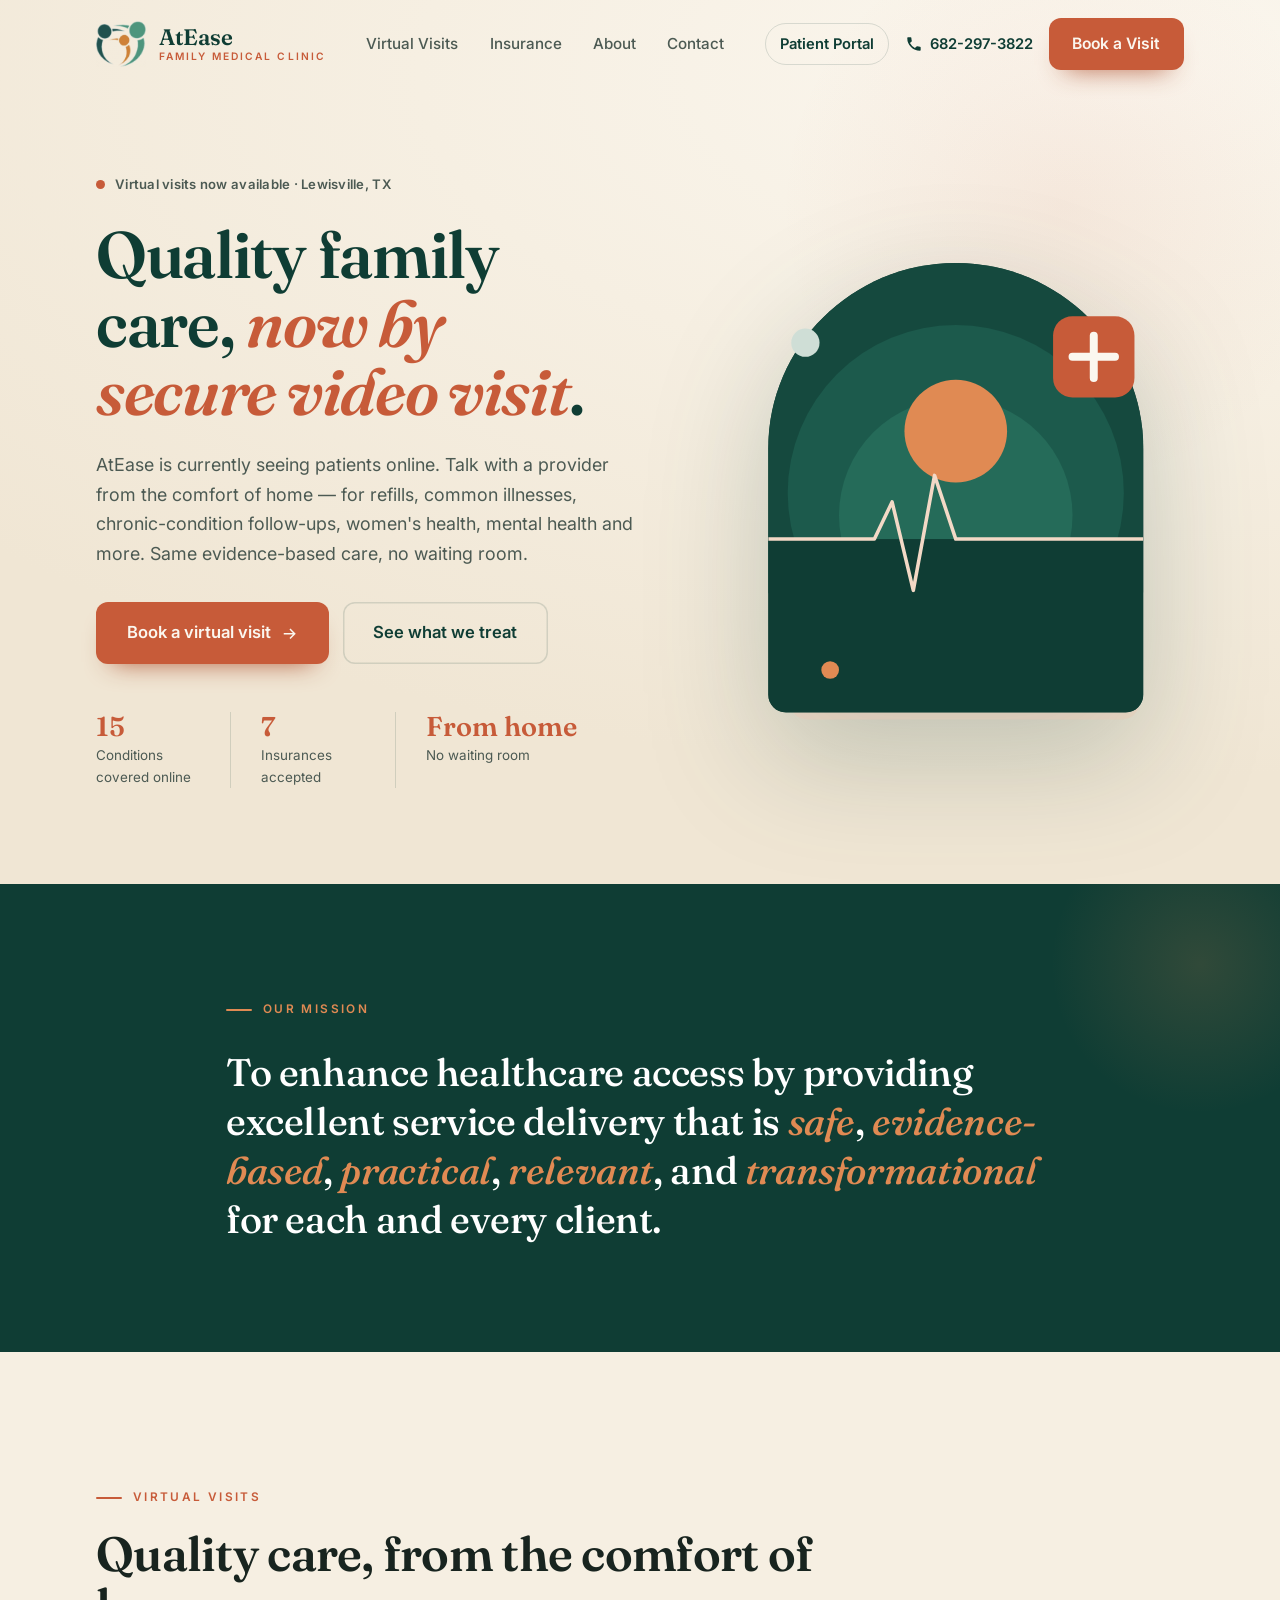
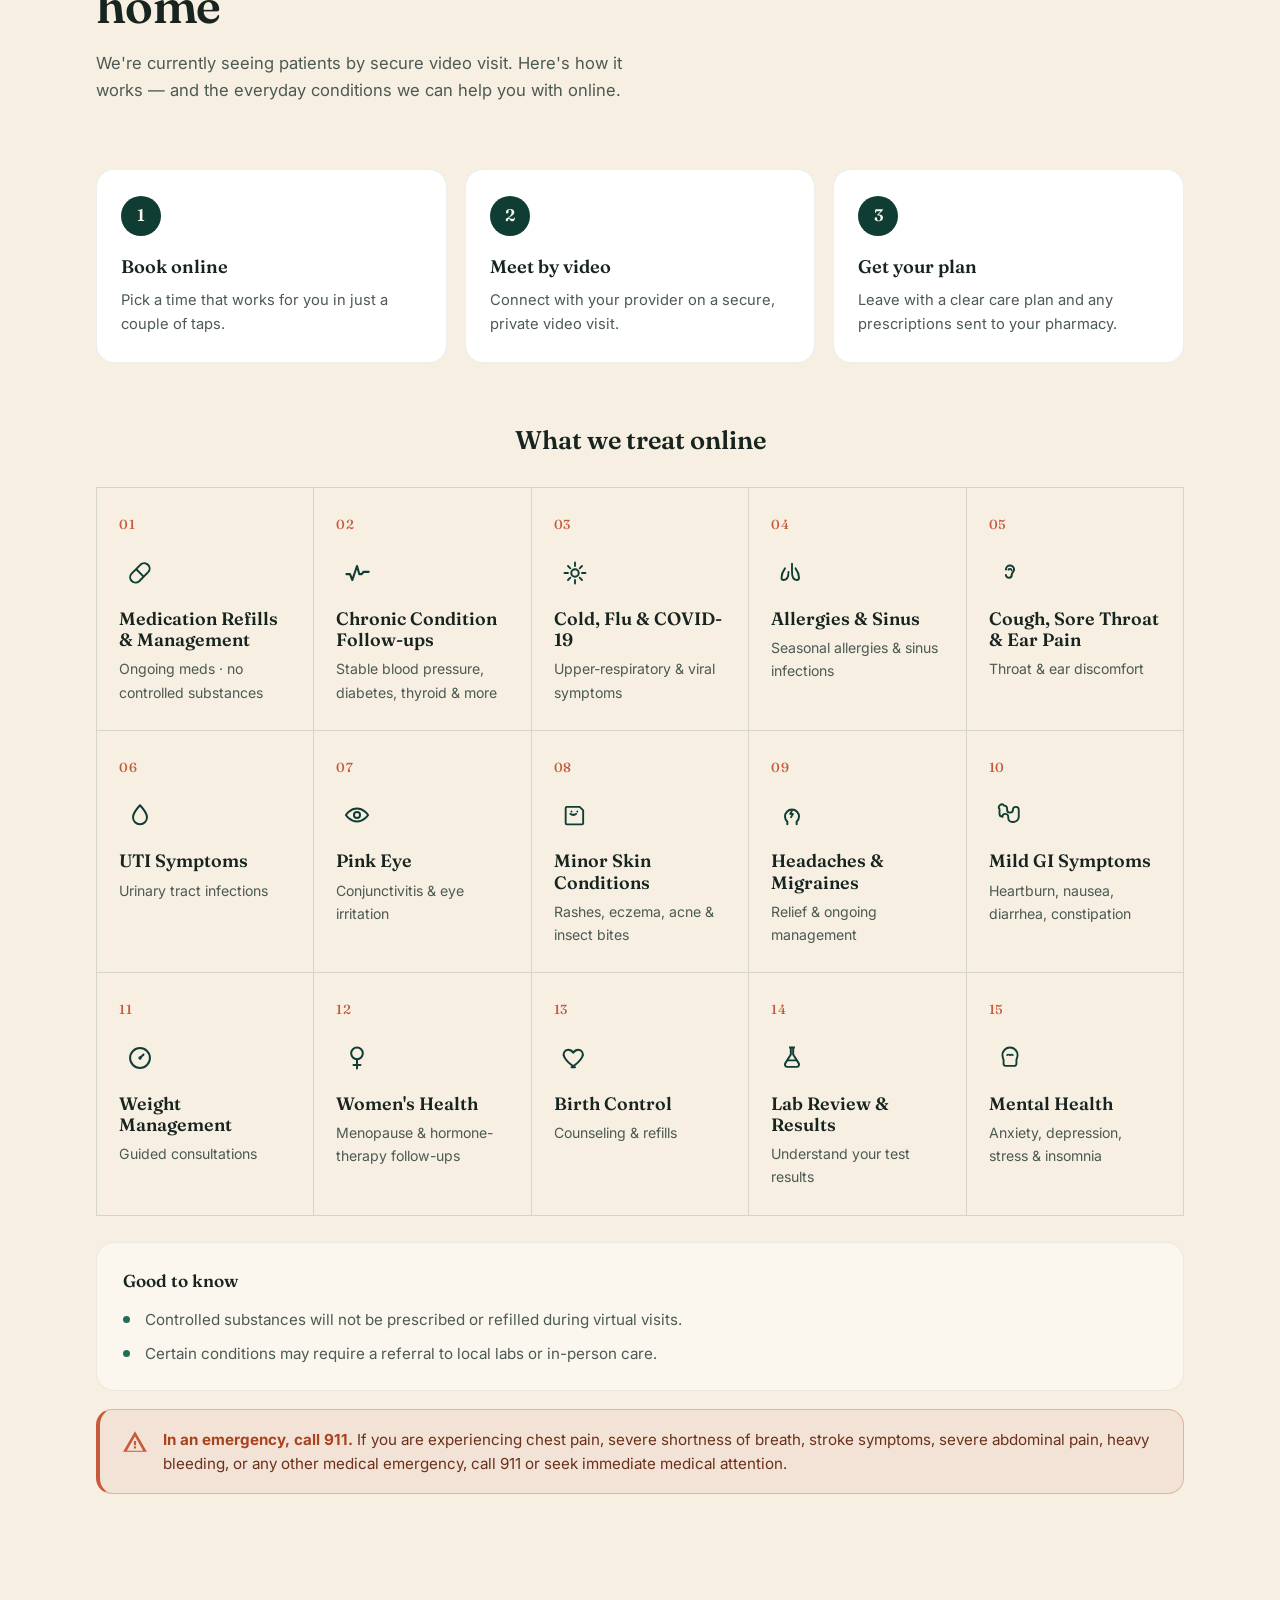
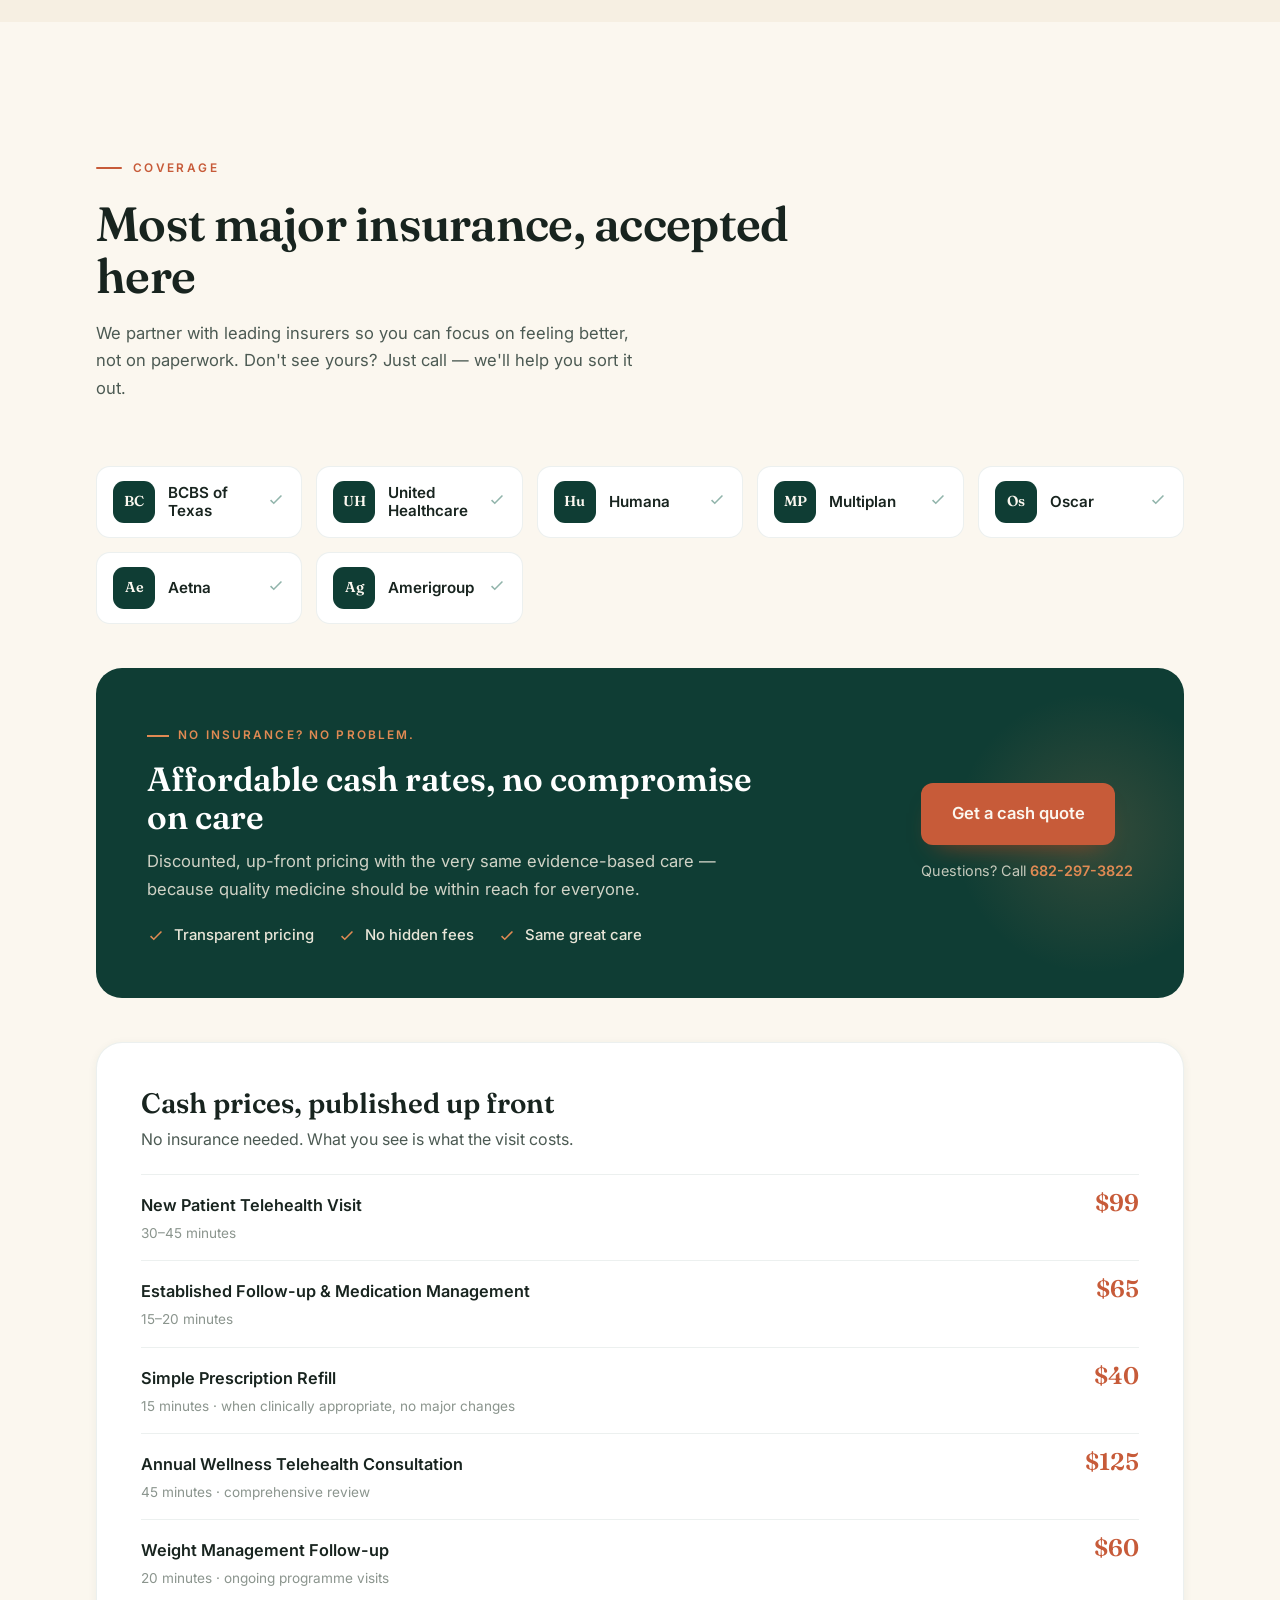
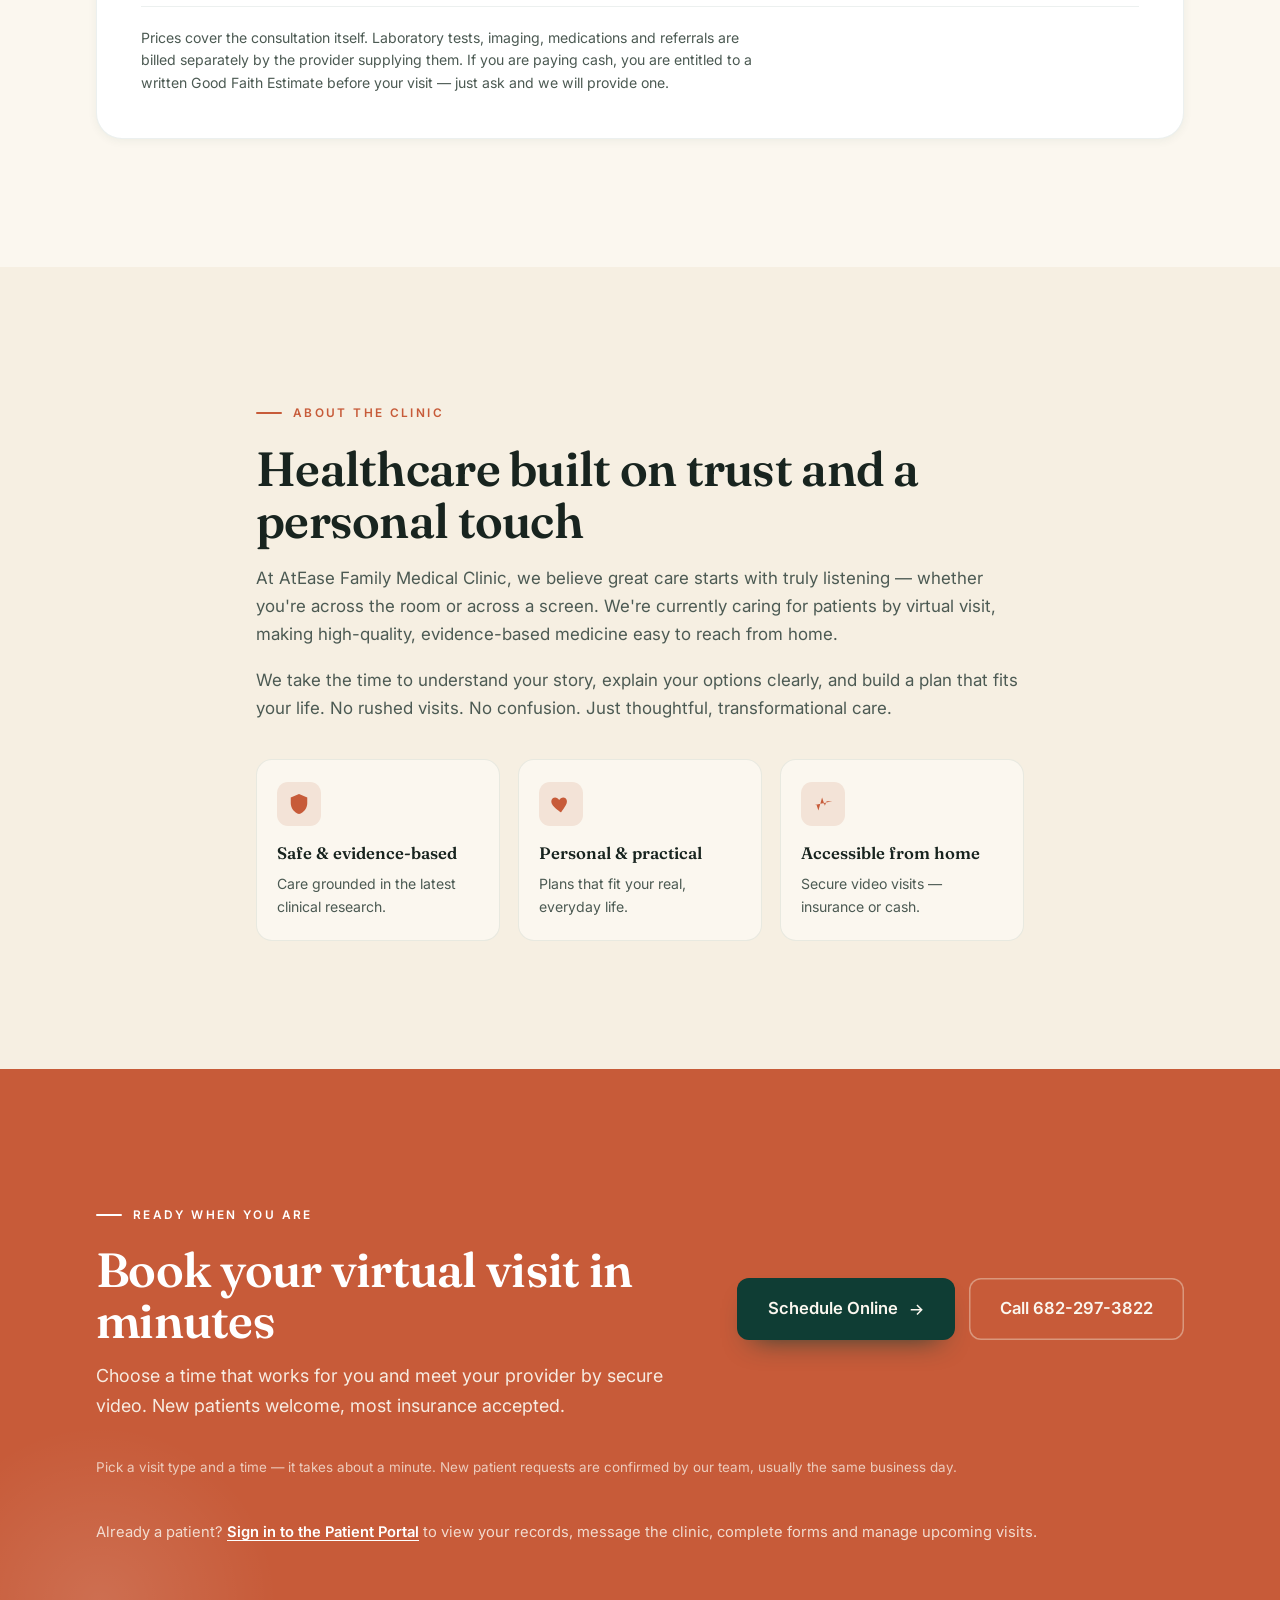
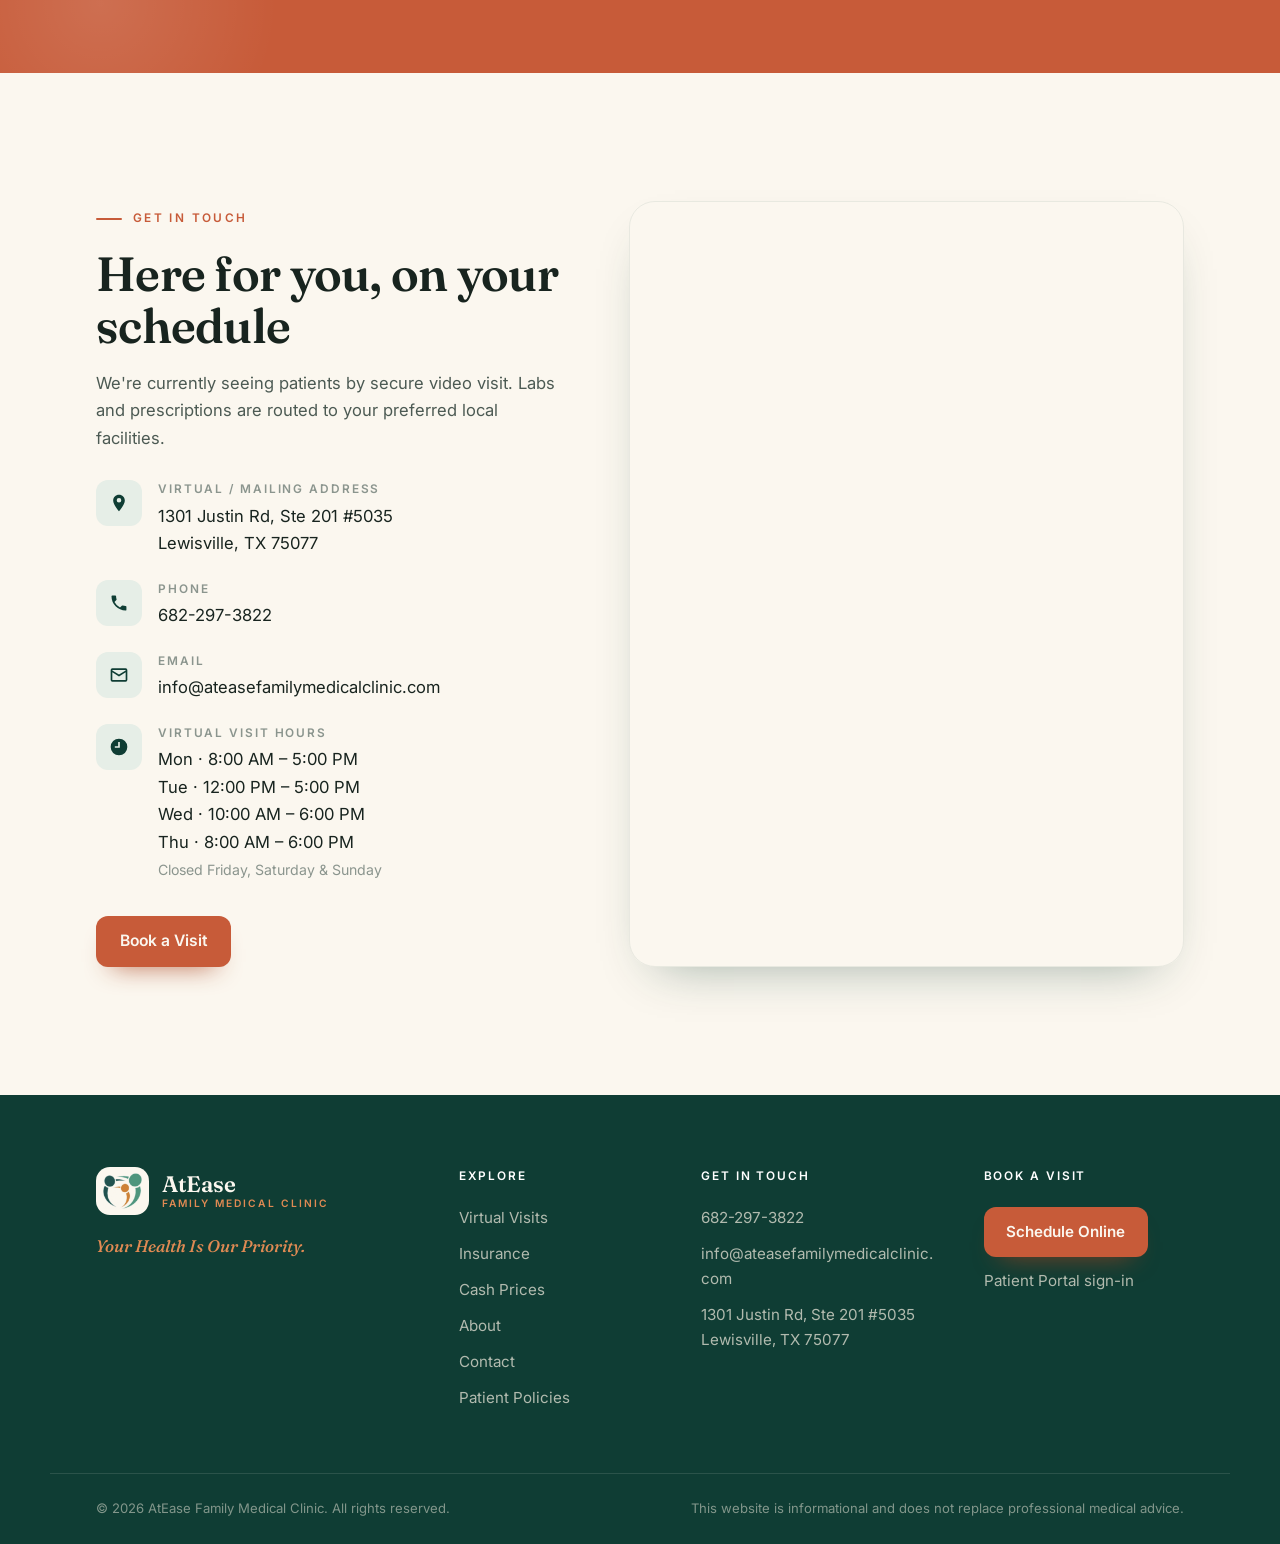
==== commit dcc3ed45: "Update site - 06-08-2026 21:12:46.60" ====
--- a/index.html
+++ b/index.html
@@ -10,12 +10,20 @@
 <meta property="og:title" content="AtEase Family Medical Clinic — Virtual Visits" />
 <meta property="og:description" content="See a provider by secure video. Evidence-based virtual care for refills, common illnesses, chronic conditions, women's health, mental health and more." />
 <meta property="og:type" content="website" />
+<meta property="og:url" content="https://ateasefamilymedicalclinic.com/" />
+<meta property="og:image" content="https://ateasefamilymedicalclinic.com/og-image.png" />
+<meta property="og:image:width" content="1200" />
+<meta property="og:image:height" content="630" />
+<meta name="twitter:card" content="summary_large_image" />
+<meta name="twitter:image" content="https://ateasefamilymedicalclinic.com/og-image.png" />
 
 <link rel="preconnect" href="https://fonts.googleapis.com" />
 <link rel="preconnect" href="https://fonts.gstatic.com" crossorigin />
 <link href="https://fonts.googleapis.com/css2?family=Fraunces:opsz,wght@9..144,400;9..144,500;9..144,600;9..144,700&family=Inter:wght@400;500;600;700&display=swap" rel="stylesheet" />
 <link rel="stylesheet" href="styles.css" />
-<link rel="icon" href="data:image/svg+xml,%3Csvg xmlns='http://www.w3.org/2000/svg' viewBox='0 0 100 100'%3E%3Crect width='100' height='100' rx='24' fill='%230E5A52'/%3E%3Cpath d='M50 22c-6 0-10 4-10 11v6h-6c-7 0-11 4-11 10s4 10 11 10h6v6c0 7 4 11 10 11s10-4 10-11v-6h6c7 0 11-4 11-10s-4-10-11-10h-6v-6c0-7-4-11-10-11z' fill='%23EFA45C'/%3E%3C/svg%3E" />
+<link rel="icon" href="favicon.ico" sizes="any" />
+<link rel="icon" type="image/png" sizes="32x32" href="favicon-32.png" />
+<link rel="apple-touch-icon" href="apple-touch-icon.png" />
 </head>
 <body>
 
@@ -24,10 +32,7 @@
   <div class="nav__inner">
     <a href="#home" class="brand" aria-label="AtEase Family Medical Clinic home">
       <span class="brand__mark" aria-hidden="true">
-        <svg viewBox="0 0 48 48" width="44" height="44">
-          <path d="M6 26C6 14.95 14.06 7 24 7C33.94 7 42 14.95 42 26V40C42 41.1 41.1 42 40 42H8C6.9 42 6 41.1 6 40V26Z" fill="#0F3D34"/>
-          <path d="M24 17.5V30.5M17.5 24H30.5" stroke="#E08A53" stroke-width="4.6" stroke-linecap="round"/>
-        </svg>
+        <img src="logo.png" alt="" width="133" height="123" decoding="async" />
       </span>
       <span class="brand__text">
         <span class="brand__name">AtEase</span>
@@ -43,11 +48,12 @@
     </nav>
 
     <div class="nav__actions">
+      <a href="#" class="nav__portal" data-portal-link target="_blank" rel="noopener">Patient Portal</a>
       <a href="tel:6822973822" class="nav__phone" aria-label="Call the clinic">
         <svg viewBox="0 0 24 24" width="18" height="18" aria-hidden="true"><path fill="currentColor" d="M6.6 10.8a15 15 0 006.6 6.6l2.2-2.2a1 1 0 011-.24 11 11 0 003.5.56 1 1 0 011 1V20a1 1 0 01-1 1A17 17 0 013 4a1 1 0 011-1h3.5a1 1 0 011 1 11 11 0 00.56 3.5 1 1 0 01-.24 1z"/></svg>
         <span>682-297-3822</span>
       </a>
-      <a href="#book" class="btn btn--primary nav__book" data-athena-book>Book a Visit</a>
+      <a href="#book" class="btn btn--primary nav__book" data-book-cta>Book a Visit</a>
     </div>
 
     <button class="nav__toggle" id="navToggle" aria-label="Open menu" aria-expanded="false">
@@ -61,8 +67,9 @@
     <a href="#insurance">Insurance</a>
     <a href="#about">About</a>
     <a href="#contact">Contact</a>
+    <a href="#" data-portal-link target="_blank" rel="noopener">Patient Portal</a>
     <a href="tel:6822973822" class="nav__mobile-phone">682-297-3822</a>
-    <a href="#book" class="btn btn--primary" data-athena-book>Book a Visit</a>
+    <a href="#book" class="btn btn--primary" data-book-cta>Book a Visit</a>
   </div>
 </header>
 
@@ -79,7 +86,7 @@
         health, mental health and more. Same evidence-based care, no waiting room.
       </p>
       <div class="hero__cta">
-        <a href="#book" class="btn btn--primary btn--lg" data-athena-book>
+        <a href="#book" class="btn btn--primary btn--lg" data-book-cta>
           Book a virtual visit
           <svg viewBox="0 0 24 24" width="18" height="18" aria-hidden="true"><path fill="currentColor" d="M5 12h12.2l-4.6-4.6L14 6l7 7-7 7-1.4-1.4 4.6-4.6H5z"/></svg>
         </a>
@@ -221,7 +228,7 @@
         </ul>
       </div>
       <div class="cash-banner__side">
-        <a href="#book" class="btn btn--primary btn--lg" data-athena-book>Get a cash quote</a>
+        <a href="#book" class="btn btn--primary btn--lg" data-book-cta>Get a cash quote</a>
         <p class="cash-banner__call">Questions? Call <a href="tel:6822973822">682-297-3822</a></p>
       </div>
     </div>
@@ -243,15 +250,15 @@
           <span class="pricing__cost">$65</span>
         </li>
         <li class="pricing__row">
-          <span class="pricing__name">Simple Prescription Refill<em>When clinically appropriate, no major changes</em></span>
+          <span class="pricing__name">Simple Prescription Refill<em>15 minutes · when clinically appropriate, no major changes</em></span>
           <span class="pricing__cost">$40</span>
         </li>
         <li class="pricing__row">
-          <span class="pricing__name">Annual Wellness Telehealth Consultation<em>Comprehensive review</em></span>
+          <span class="pricing__name">Annual Wellness Telehealth Consultation<em>45 minutes · comprehensive review</em></span>
           <span class="pricing__cost">$125</span>
         </li>
         <li class="pricing__row">
-          <span class="pricing__name">Weight Management Follow-up<em>Ongoing programme visits</em></span>
+          <span class="pricing__name">Weight Management Follow-up<em>20 minutes · ongoing programme visits</em></span>
           <span class="pricing__cost">$60</span>
         </li>
       </ul>
@@ -317,14 +324,36 @@
       <p class="book__lead">Choose a time that works for you and meet your provider by secure video. New patients welcome, most insurance accepted.</p>
     </div>
     <div class="book__actions">
-      <!-- AthenaOne integration target: replace href / button below with the AthenaOne online-scheduling link or embed widget -->
-      <a href="#" class="btn btn--primary btn--lg" data-athena-book id="primaryBook">
+      <!-- CharmHealth scheduler. Configure the URL in clinic-config.js -->
+      <a href="#" class="btn btn--primary btn--lg" data-book-cta id="primaryBook">
         Schedule Online
         <svg viewBox="0 0 24 24" width="18" height="18" aria-hidden="true"><path fill="currentColor" d="M5 12h12.2l-4.6-4.6L14 6l7 7-7 7-1.4-1.4 4.6-4.6H5z"/></svg>
       </a>
       <a href="tel:6822973822" class="btn btn--ghost btn--lg btn--ghost-light">Call 682-297-3822</a>
     </div>
     <p class="book__note" id="bookNote">Online scheduling will be powered by your clinic's patient portal.</p>
+
+    <!-- Scheduler mounts here on first click (kept out of the initial page load) -->
+    <div class="scheduler" id="scheduler" hidden>
+      <div class="scheduler__bar">
+        <span class="scheduler__label">
+          <svg viewBox="0 0 24 24" width="16" height="16" aria-hidden="true"><path fill="currentColor" d="M12 1l9 4v6c0 5.25-3.84 10.16-9 11-5.16-.84-9-5.75-9-11V5l9-4zm0 10.9H19V5.9l-7-3.1v9.1z"/></svg>
+          Secure scheduling by CharmHealth
+        </span>
+        <button type="button" class="scheduler__close" id="schedulerClose">Close</button>
+      </div>
+      <div class="scheduler__frame" id="schedulerFrame"></div>
+      <p class="scheduler__fine">
+        Requests from new patients are reviewed by our team before they are confirmed —
+        you will receive an email once your visit is approved.
+      </p>
+    </div>
+
+    <p class="book__portal">
+      Already a patient?
+      <a href="#" data-portal-link target="_blank" rel="noopener">Sign in to the Patient Portal</a>
+      to view your records, message the clinic, complete forms and manage upcoming visits.
+    </p>
   </div>
 </section>
 
@@ -366,7 +395,7 @@
           </div>
         </li>
       </ul>
-      <a href="#book" class="btn btn--primary" data-athena-book>Book a Visit</a>
+      <a href="#book" class="btn btn--primary" data-book-cta>Book a Visit</a>
     </div>
 
     <div class="contact__map reveal">
@@ -386,10 +415,7 @@
     <div class="footer__brand">
       <a href="#home" class="brand brand--light">
         <span class="brand__mark" aria-hidden="true">
-          <svg viewBox="0 0 48 48" width="40" height="40">
-            <path d="M6 26C6 14.95 14.06 7 24 7C33.94 7 42 14.95 42 26V40C42 41.1 41.1 42 40 42H8C6.9 42 6 41.1 6 40V26Z" fill="#0A2C25"/>
-            <path d="M24 17.5V30.5M17.5 24H30.5" stroke="#E08A53" stroke-width="4.6" stroke-linecap="round"/>
-          </svg>
+          <img src="logo.png" alt="" width="133" height="123" decoding="async" />
         </span>
         <span class="brand__text">
           <span class="brand__name">AtEase</span>
@@ -418,7 +444,8 @@
 
     <div class="footer__col">
       <h5>Book a visit</h5>
-      <a href="#book" class="footer__book btn btn--primary" data-athena-book>Schedule Online</a>
+      <a href="#book" class="footer__book btn btn--primary" data-book-cta>Schedule Online</a>
+      <a href="#" data-portal-link target="_blank" rel="noopener">Patient Portal sign-in</a>
     </div>
   </div>
   <div class="footer__bar">
@@ -427,6 +454,7 @@
   </div>
 </footer>
 
+<script src="clinic-config.js"></script>
 <script src="script.js"></script>
 </body>
 </html>
--- a/styles.css
+++ b/styles.css
@@ -98,7 +98,11 @@
 .nav__inner{width:100%;max-width:var(--maxw);margin:0 auto;padding:0 clamp(22px,5vw,46px);
   display:flex;align-items:center;justify-content:space-between;gap:20px;position:relative;z-index:120}
 .brand{display:flex;align-items:center;gap:13px}
-.brand__mark{display:flex}
+.brand__mark{display:flex;align-items:center}
+.brand__mark img{display:block;width:auto;height:46px}
+.brand--light .brand__mark{background:var(--bone-2);border-radius:14px;padding:6px 7px}
+.brand--light .brand__mark img{height:36px}
+@media (max-width:640px){.brand__mark img{height:40px}}
 .brand__text{display:flex;flex-direction:column;line-height:1.04}
 .brand__name{font-family:var(--display);font-weight:600;font-size:1.4rem;color:var(--forest);letter-spacing:-.01em}
 .brand__sub{font-size:.64rem;letter-spacing:.2em;text-transform:uppercase;color:var(--clay);font-weight:600;margin-top:2px}
@@ -349,7 +353,7 @@
 /* tablet */
 @media (max-width:980px){
   .nav__links{display:none}
-  .nav__actions .nav__book,.nav__actions .nav__phone{display:none}
+  .nav__actions .nav__book,.nav__actions .nav__phone,.nav__actions .nav__portal{display:none}
   .nav__toggle{display:flex}
   .hero__inner{grid-template-columns:1fr;gap:40px}
   .hero__content{order:0}
@@ -479,3 +483,48 @@
 .doc__back{margin-top:40px;padding-top:24px;border-top:1px solid var(--line)}
 .doc__back a{color:var(--forest);font-weight:600}
 .doc__back a:hover{color:var(--clay)}
+
+
+/* =========================================================
+   PATIENT PORTAL LINK (nav)
+   ========================================================= */
+.nav__portal{display:inline-flex;align-items:center;font-weight:600;font-size:.92rem;
+  color:var(--forest);padding:8px 14px;border:1px solid var(--line);border-radius:999px;
+  transition:border-color .25s var(--ease),color .25s var(--ease),background .25s var(--ease)}
+.nav__portal:hover{color:var(--clay);border-color:rgba(199,91,57,.45);background:var(--clay-tint)}
+
+/* =========================================================
+   CHARMHEALTH SCHEDULER (inline booking widget)
+   ========================================================= */
+.book__portal{flex-basis:100%;margin-top:10px;font-size:.92rem;color:rgba(251,247,239,.82)}
+.book__portal a{color:#fff;font-weight:600;text-decoration:underline;text-underline-offset:3px}
+.book__portal a:hover{color:var(--bone-2);opacity:.85}
+
+.scheduler{flex-basis:100%;margin-top:28px;background:var(--bone-2);border-radius:20px;
+  overflow:hidden;box-shadow:0 34px 60px -32px rgba(20,10,4,.55);animation:schedIn .35s var(--ease) both}
+@keyframes schedIn{from{opacity:0;transform:translateY(10px)}to{opacity:1;transform:none}}
+
+.scheduler__bar{display:flex;align-items:center;justify-content:space-between;gap:16px;
+  padding:12px 18px;background:var(--forest);color:var(--bone-2)}
+.scheduler__label{display:inline-flex;align-items:center;gap:8px;font-size:.88rem;font-weight:600;
+  letter-spacing:.01em;color:rgba(251,247,239,.92)}
+.scheduler__close{background:rgba(251,247,239,.14);border:1px solid rgba(251,247,239,.3);
+  color:var(--bone-2);font:inherit;font-size:.84rem;font-weight:600;padding:6px 14px;
+  border-radius:999px;cursor:pointer;transition:background .2s var(--ease)}
+.scheduler__close:hover{background:rgba(251,247,239,.26)}
+
+.scheduler__frame{background:#fff;min-height:620px}
+.scheduler__frame iframe{display:block;width:100%;height:1000px;border:0}
+
+.scheduler__fine{padding:14px 18px 18px;margin:0;font-size:.84rem;color:var(--ink-soft);
+  background:var(--bone-2);border-top:1px solid var(--line-soft)}
+
+@media (max-width:640px){
+  .scheduler__frame{min-height:520px}
+  .scheduler__frame iframe{height:1180px}
+}
+
+/* keep the nav from crowding on narrow desktops — portal stays in the drawer */
+@media (max-width:1180px){
+  .nav__actions .nav__portal{display:none}
+}
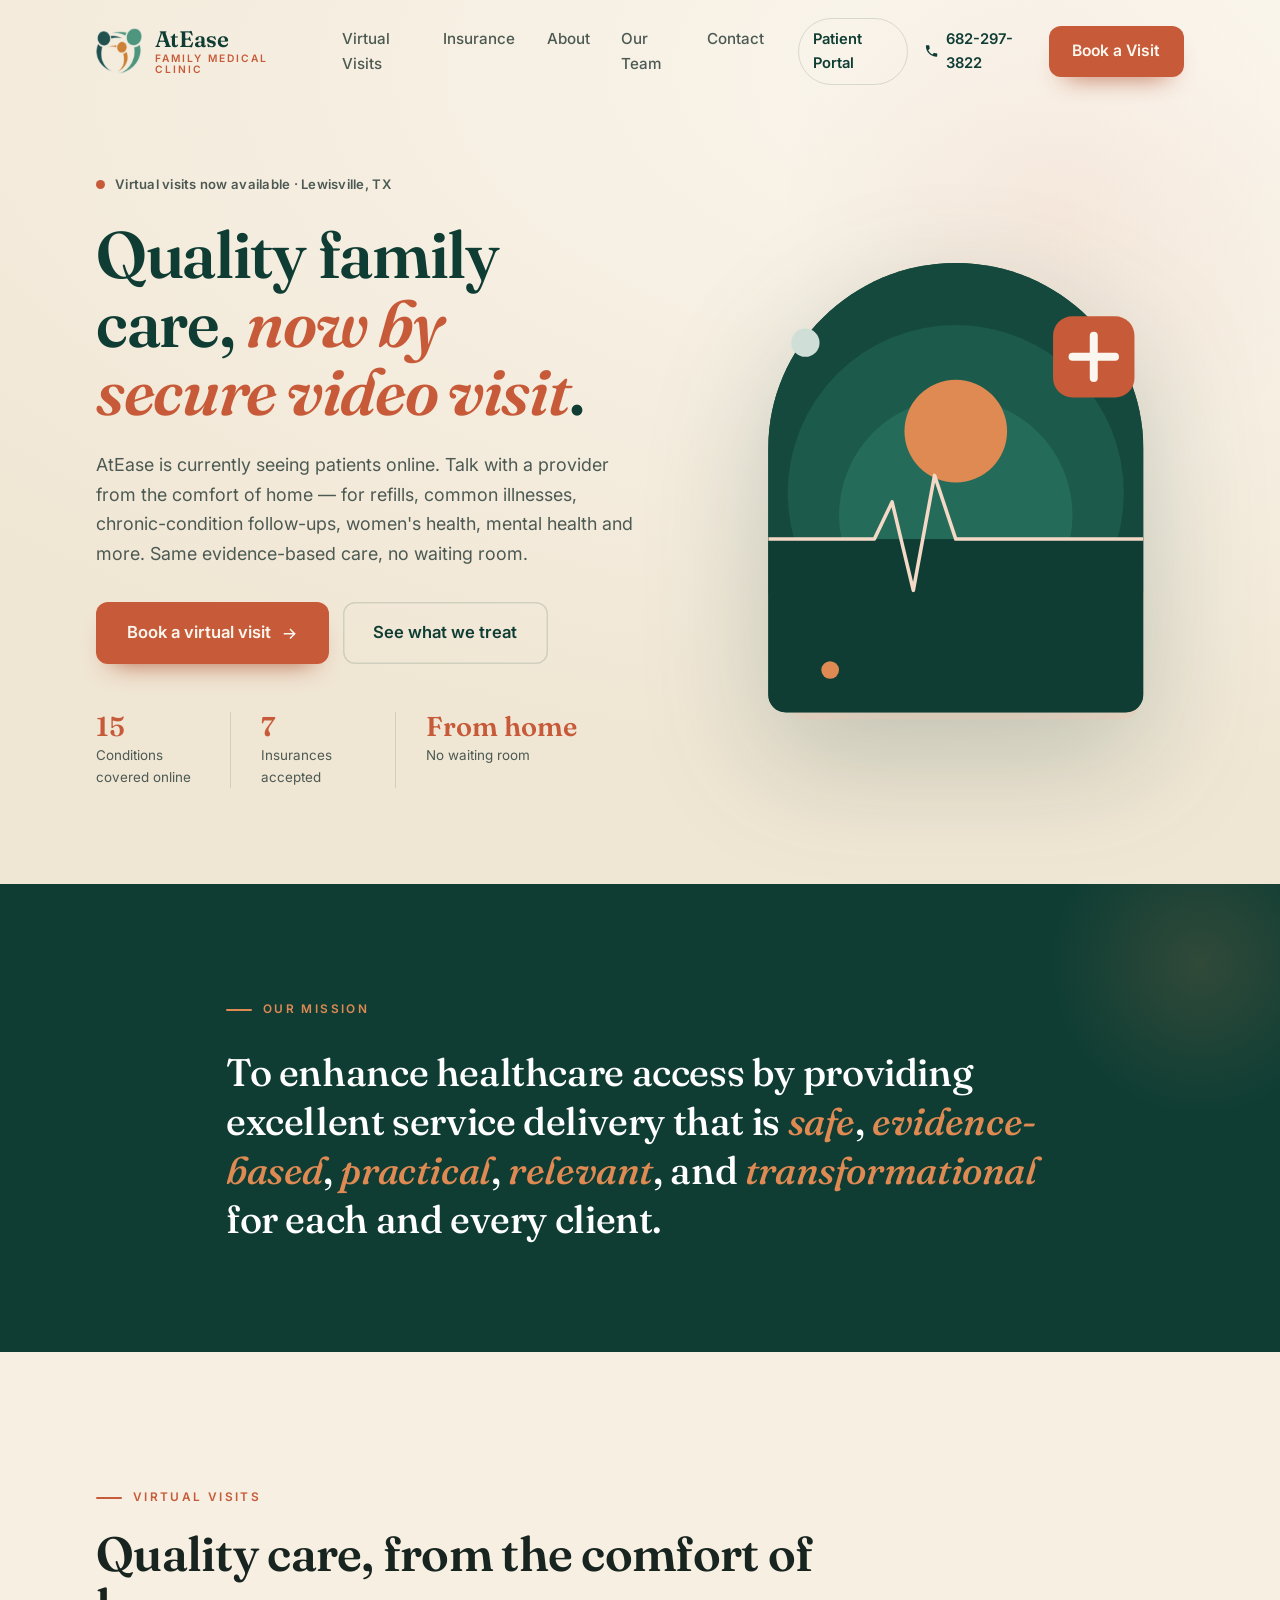
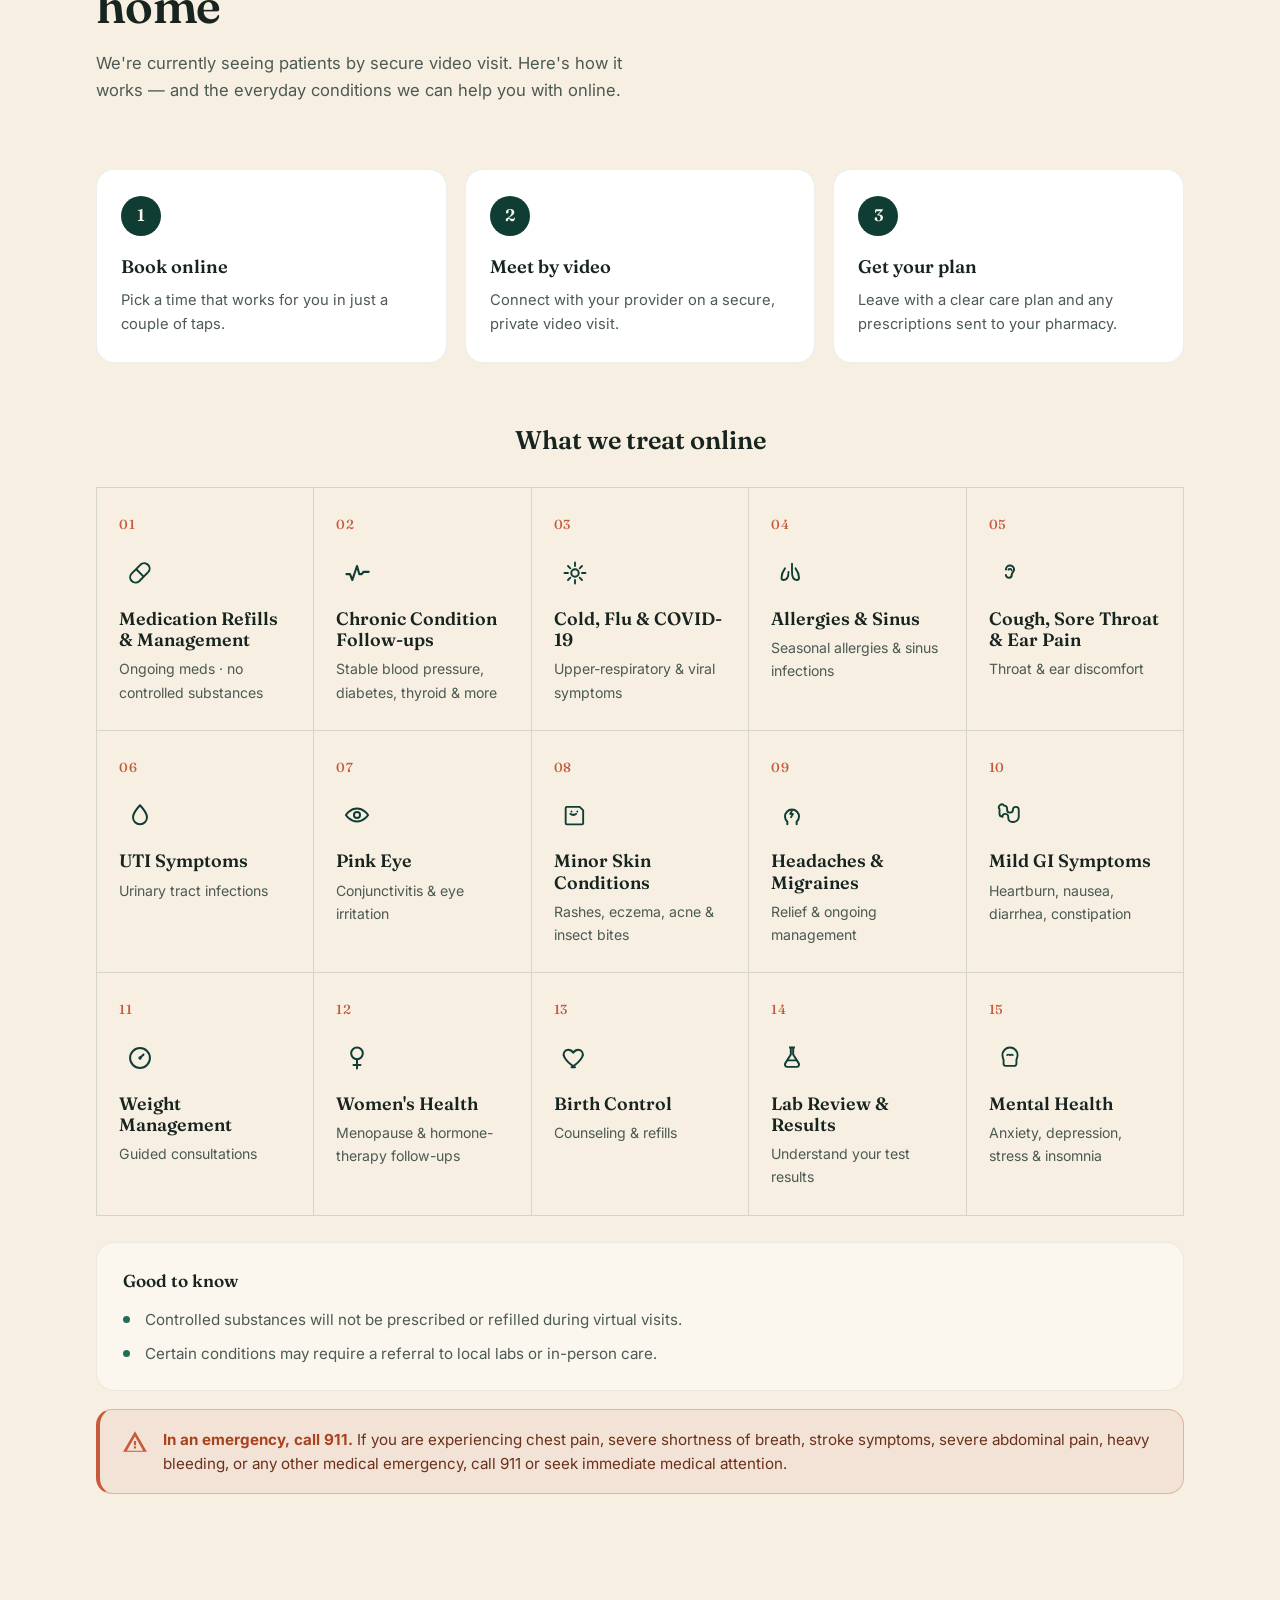
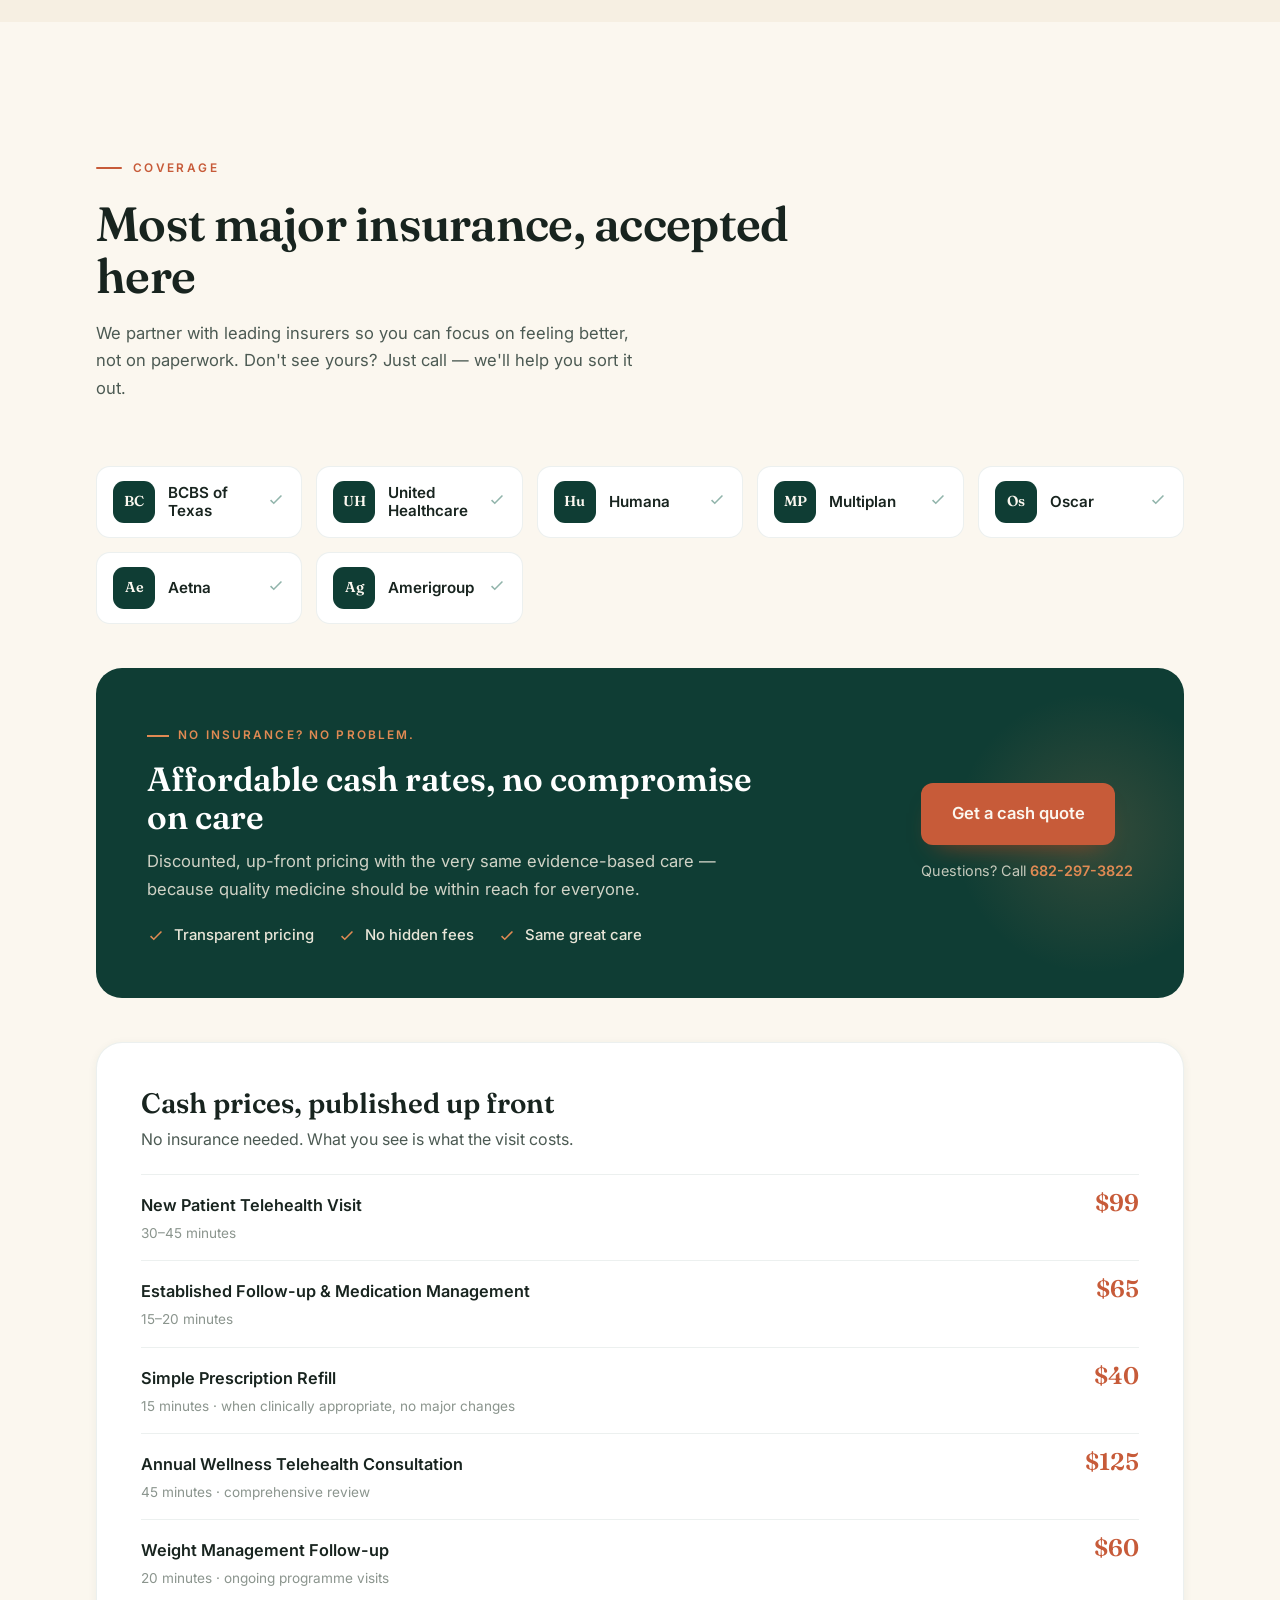
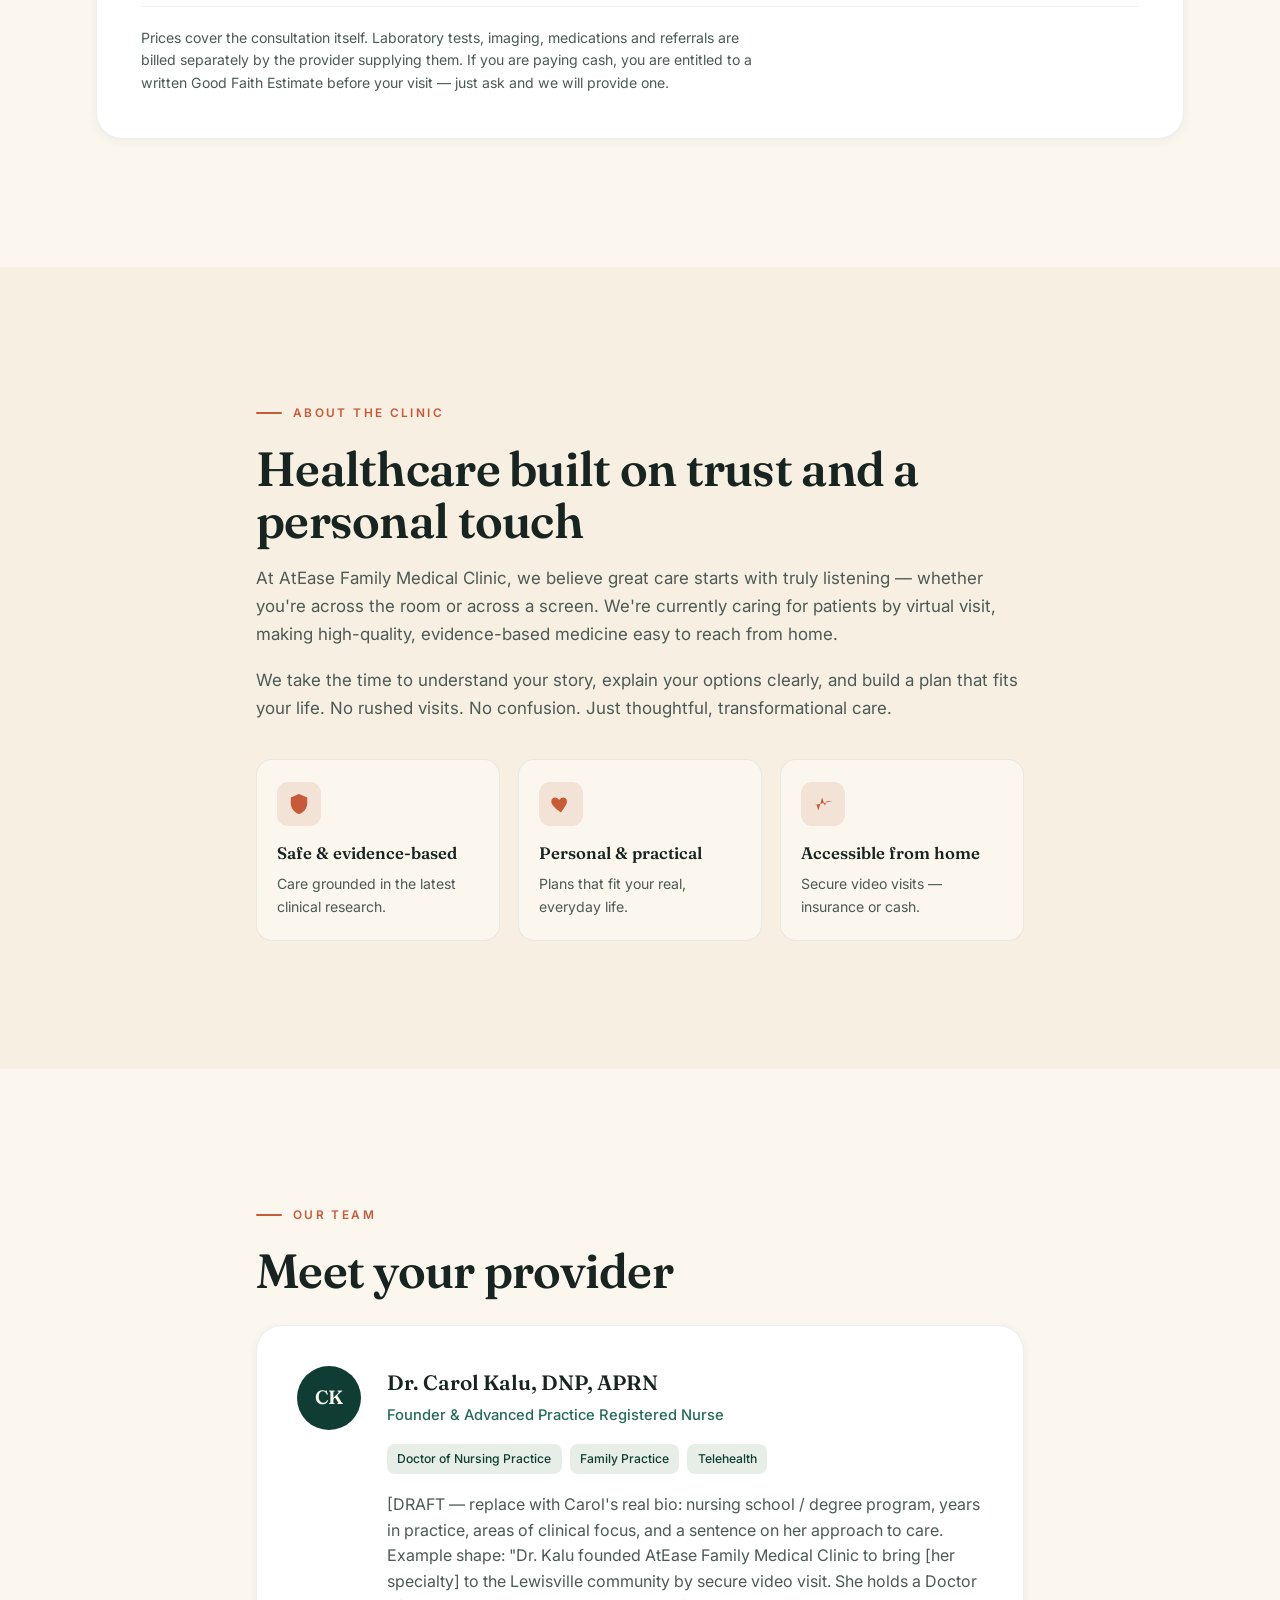
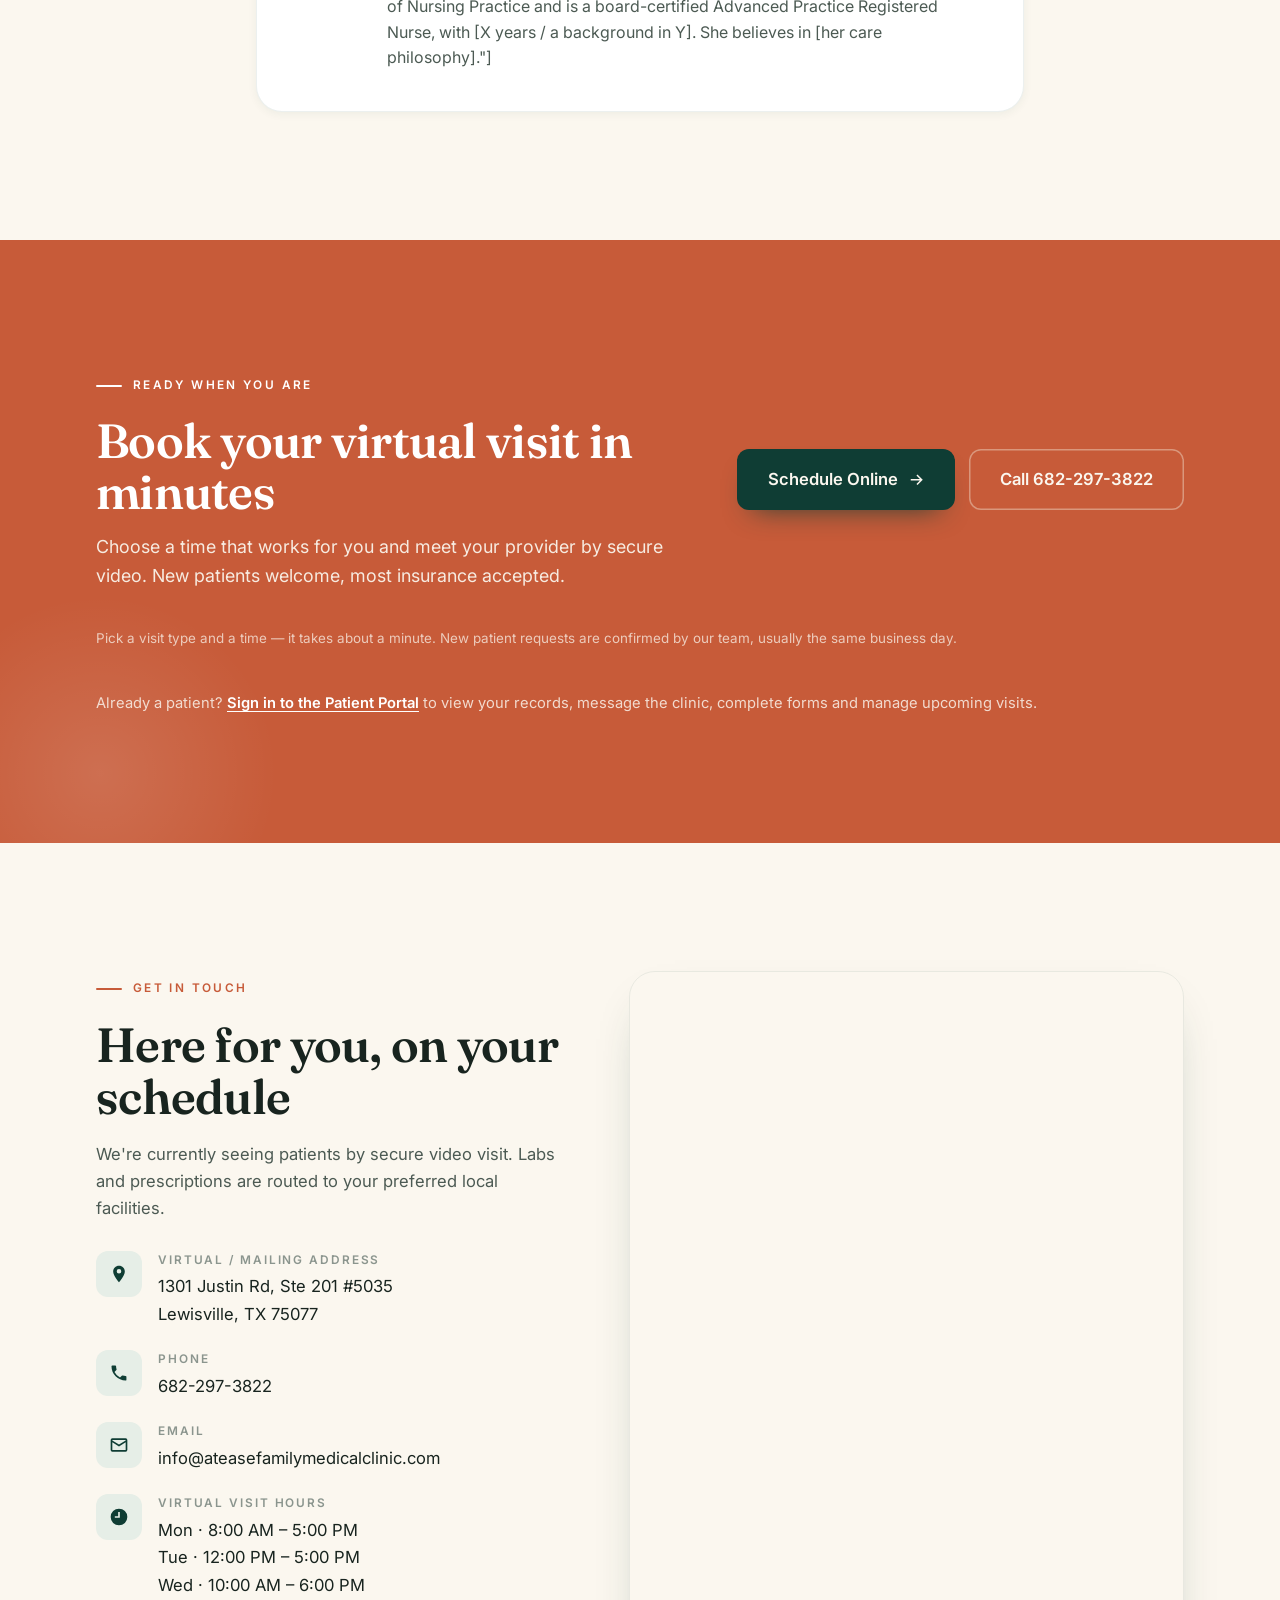
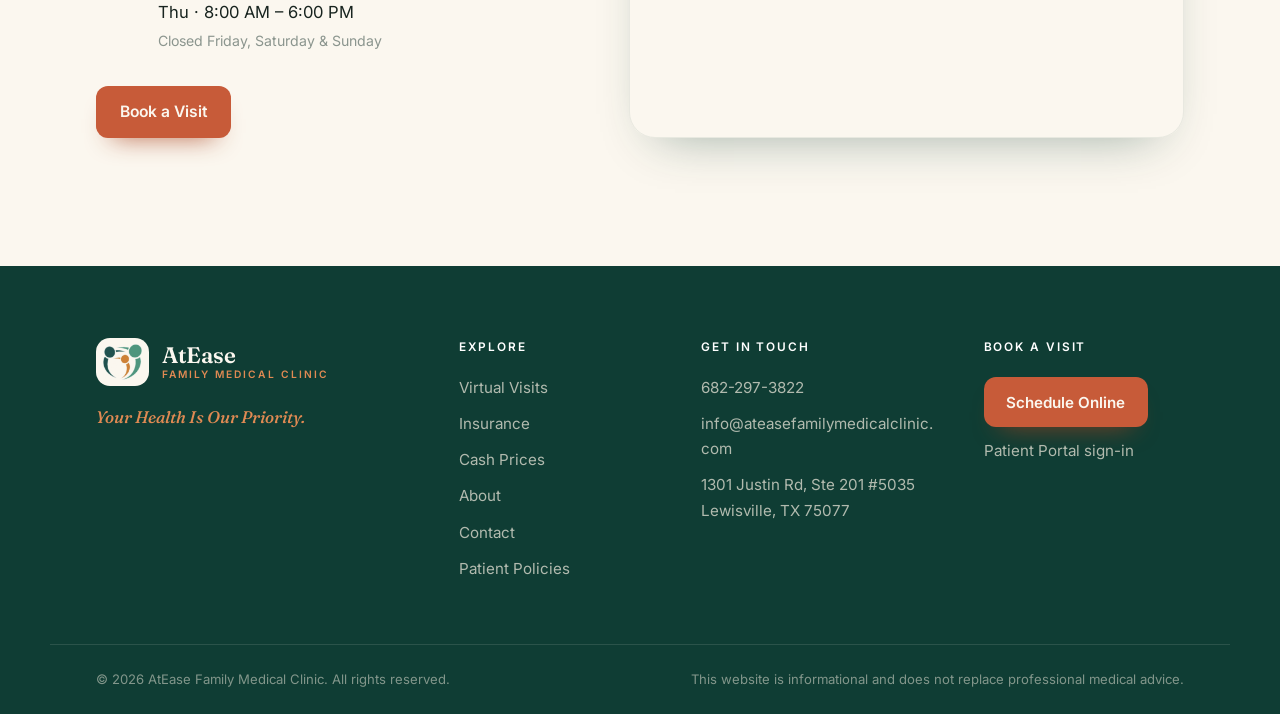
==== commit 076cf053: "Update site - 10-08-2026 19:19:05.45" ====
--- a/index.html
+++ b/index.html
@@ -44,6 +44,7 @@
       <a href="#services">Virtual Visits</a>
       <a href="#insurance">Insurance</a>
       <a href="#about">About</a>
+      <a href="#team">Our Team</a>
       <a href="#contact">Contact</a>
     </nav>
 
@@ -66,6 +67,7 @@
     <a href="#services">Virtual Visits</a>
     <a href="#insurance">Insurance</a>
     <a href="#about">About</a>
+    <a href="#team">Our Team</a>
     <a href="#contact">Contact</a>
     <a href="#" data-portal-link target="_blank" rel="noopener">Patient Portal</a>
     <a href="tel:6822973822" class="nav__mobile-phone">682-297-3822</a>
@@ -315,6 +317,39 @@
   </div>
 </section>
 
+<!-- ===================== TEAM =====================
+     DRAFT — content below is placeholder text in [brackets].
+     Confirmed from CharmHealth: name, credential letters (DNP, APRN)
+     and Dr. prefix. Everything else needs Carol's sign-off before
+     this goes live. See PROJECT-NOTES.md §4n. -->
+<section class="team section" id="team">
+  <div class="container team__inner">
+    <span class="section-tag">Our Team</span>
+    <h2 class="section-title">Meet your provider</h2>
+    <div class="team-card reveal">
+      <div class="team-card__mono" aria-hidden="true">CK</div>
+      <div class="team-card__body">
+        <h3 class="team-card__name">Dr. Carol Kalu, DNP, APRN</h3>
+        <p class="team-card__role">Founder &amp; Advanced Practice Registered Nurse</p>
+        <div class="team-card__chips">
+          <span>Doctor of Nursing Practice</span>
+          <span>Family Practice</span>
+          <span>Telehealth</span>
+        </div>
+        <p class="team-card__bio">
+          [DRAFT — replace with Carol's real bio: nursing school / degree program,
+          years in practice, areas of clinical focus, and a sentence on her approach
+          to care. Example shape: "Dr. Kalu founded AtEase Family Medical Clinic to
+          bring [her specialty] to the Lewisville community by secure video visit.
+          She holds a Doctor of Nursing Practice and is a board-certified Advanced
+          Practice Registered Nurse, with [X years / a background in Y]. She believes
+          in [her care philosophy]."]
+        </p>
+      </div>
+    </div>
+  </div>
+</section>
+
 <!-- ===================== BOOK CTA ===================== -->
 <section class="book section" id="book">
   <div class="container book__inner reveal">
--- a/styles.css
+++ b/styles.css
@@ -288,6 +288,23 @@
 .valuecard p{font-size:.88rem;color:var(--ink-soft);margin-top:5px}
 
 /* =========================================================
+   TEAM
+   ========================================================= */
+.team{background:var(--bone-2)}
+.team__inner{max-width:860px}
+.team .section-title{margin-bottom:28px}
+.team-card{display:flex;gap:26px;align-items:flex-start;background:var(--paper);
+  border:1px solid var(--line-soft);border-radius:var(--r-lg);padding:clamp(26px,3.4vw,40px);box-shadow:var(--shadow-sm)}
+.team-card__mono{flex:none;width:64px;height:64px;border-radius:50%;display:grid;place-items:center;
+  font-family:var(--display);font-weight:600;font-size:1.2rem;color:var(--bone-2);background:var(--forest)}
+.team-card__name{font-family:var(--display);font-weight:600;font-size:1.3rem;color:var(--ink)}
+.team-card__role{font-size:.92rem;color:var(--moss);font-weight:500;margin-top:3px}
+.team-card__chips{display:flex;flex-wrap:wrap;gap:8px;margin-top:16px}
+.team-card__chips span{font-size:.76rem;font-weight:500;background:var(--sage-soft);color:var(--forest);padding:.42em .85em;border-radius:8px}
+.team-card__bio{margin-top:18px;color:var(--ink-soft);font-size:1rem;line-height:1.6}
+@media (max-width:640px){.team-card{flex-direction:column;align-items:flex-start}}
+
+/* =========================================================
    BOOK CTA
    ========================================================= */
 .book{position:relative;overflow:hidden;background:var(--clay);color:var(--bone-2)}
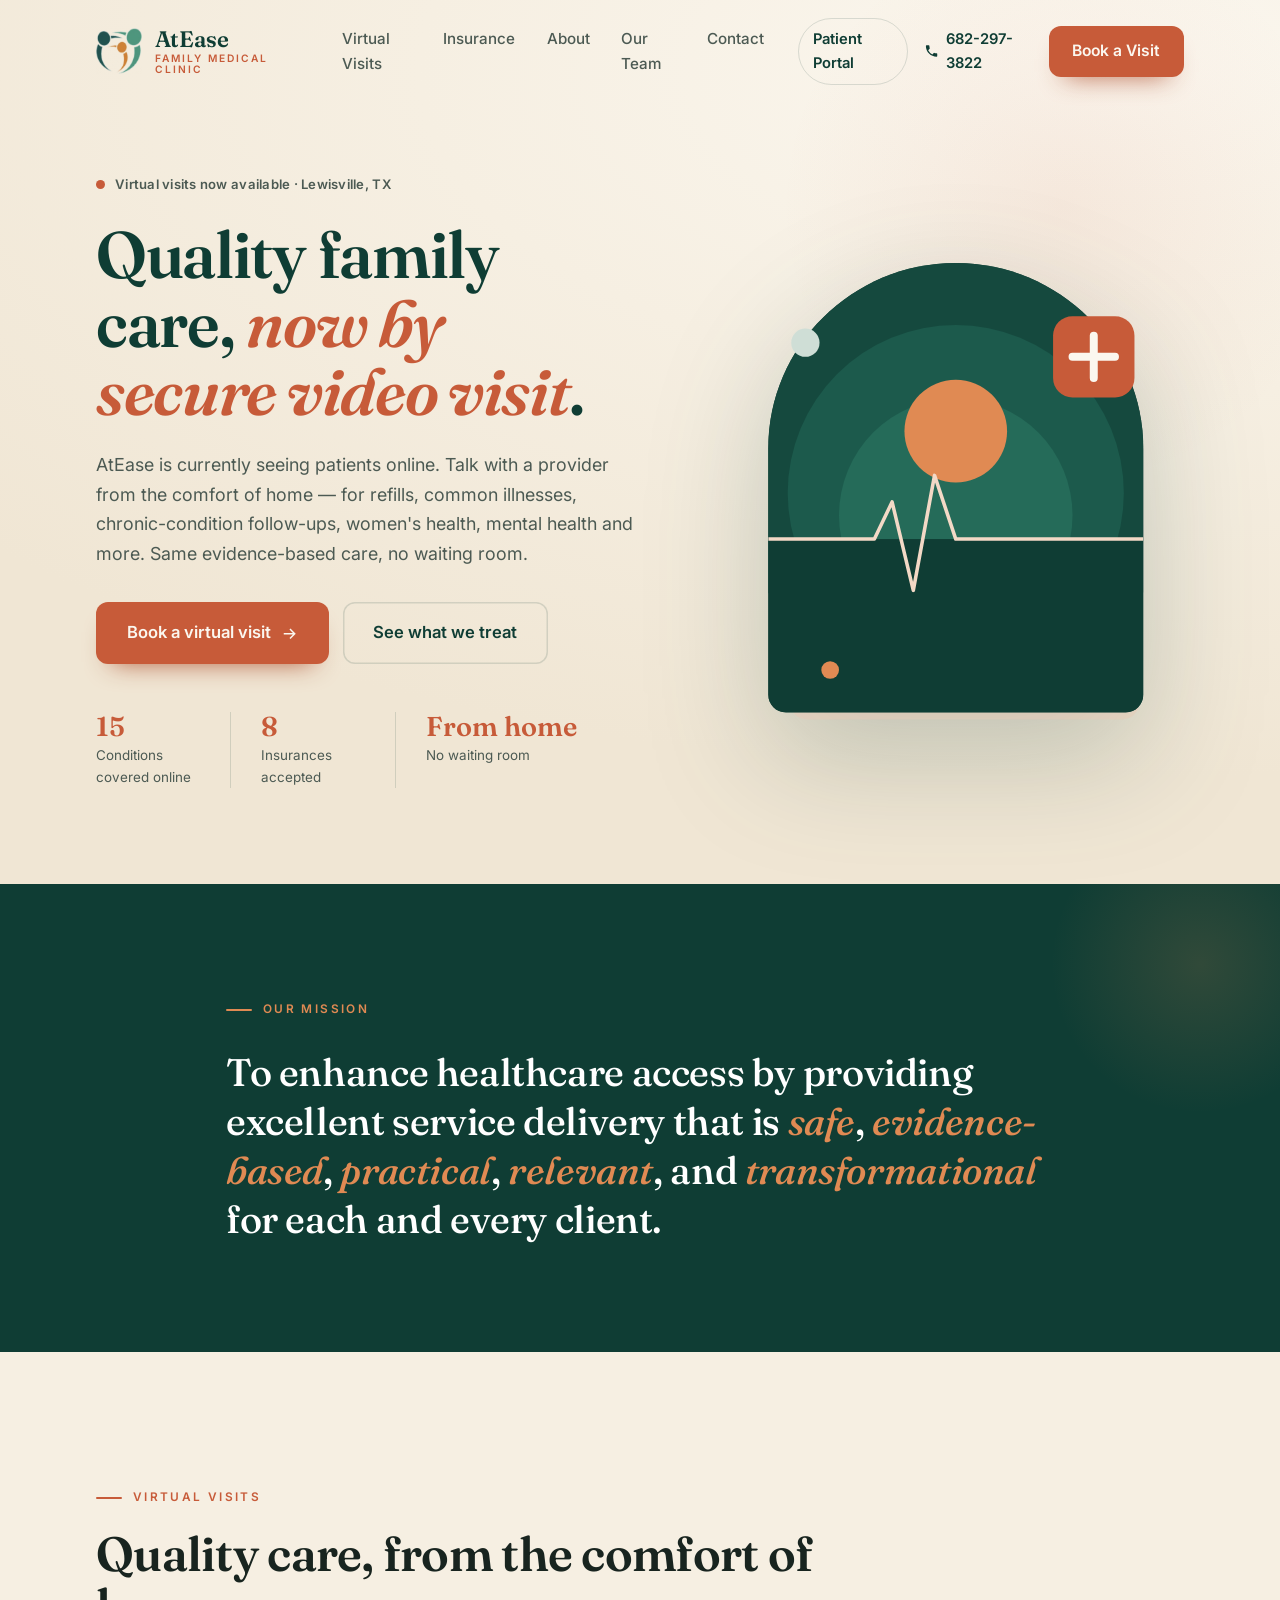
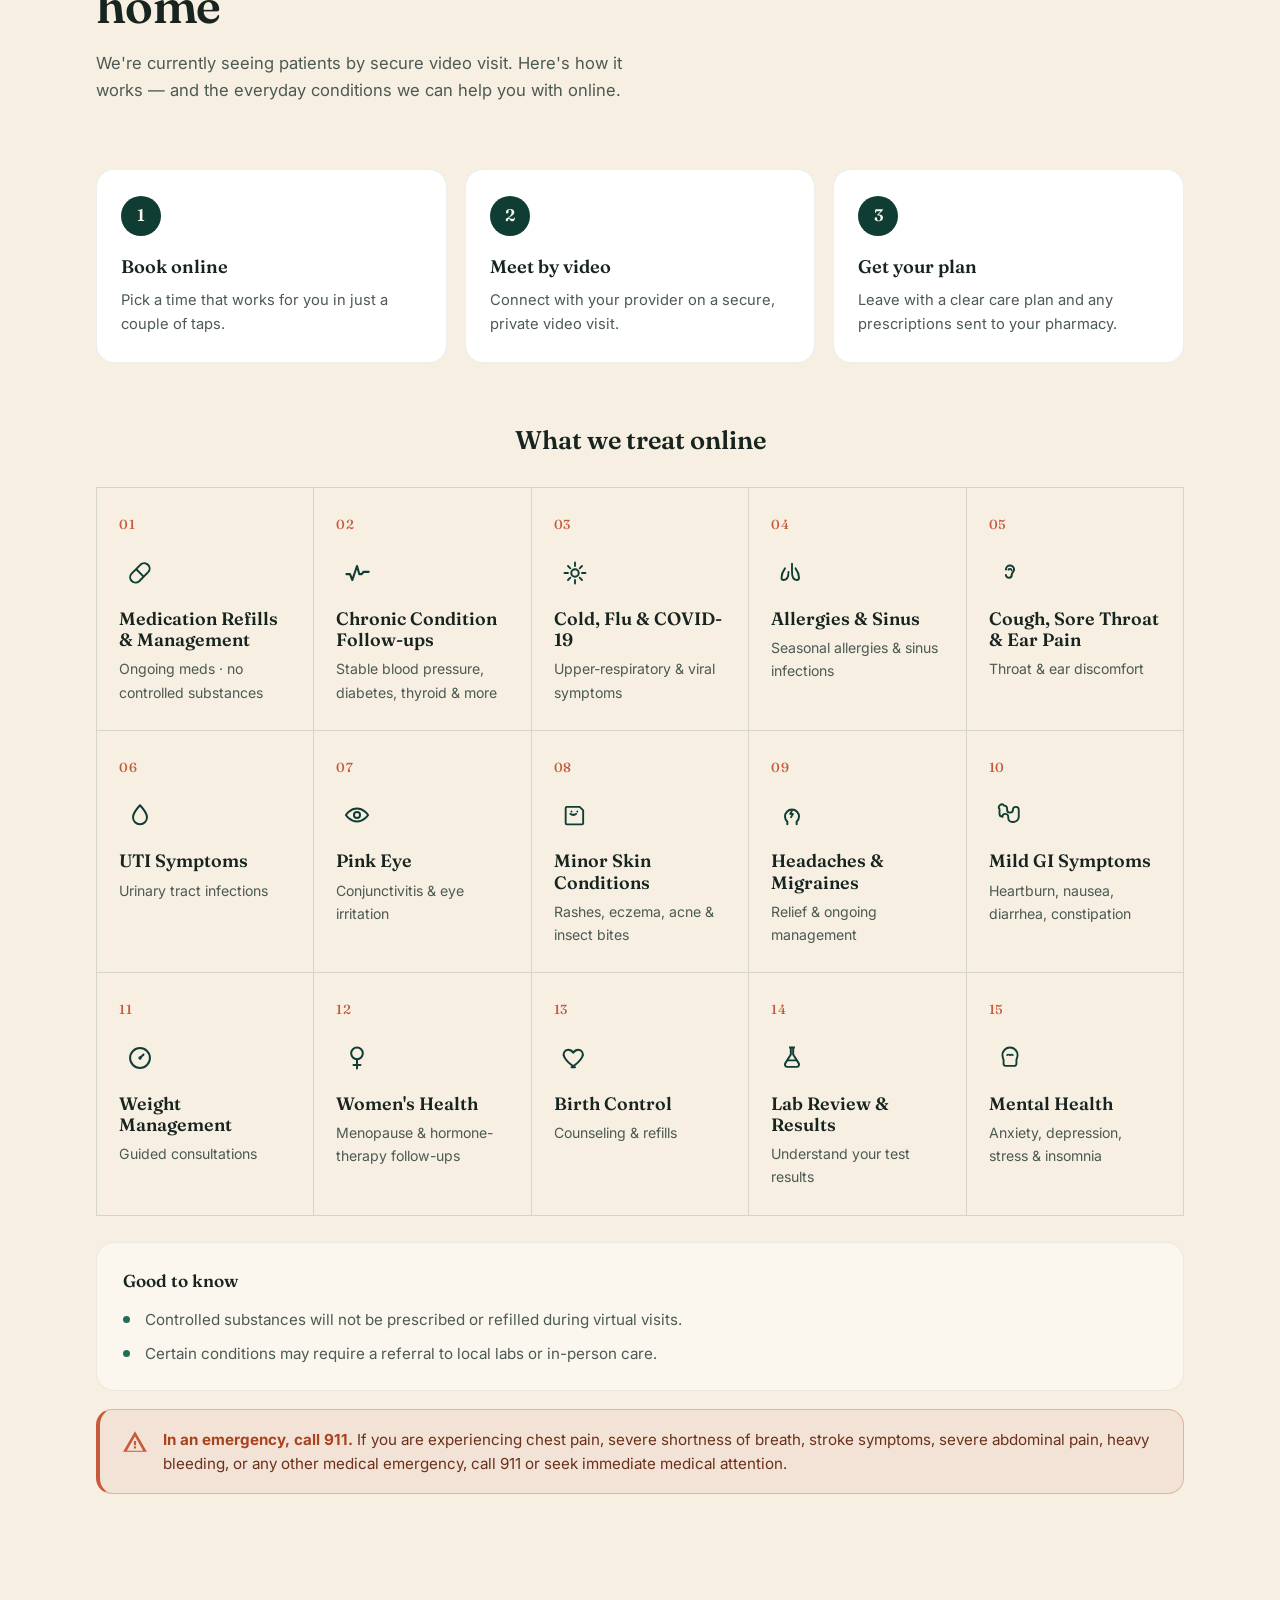
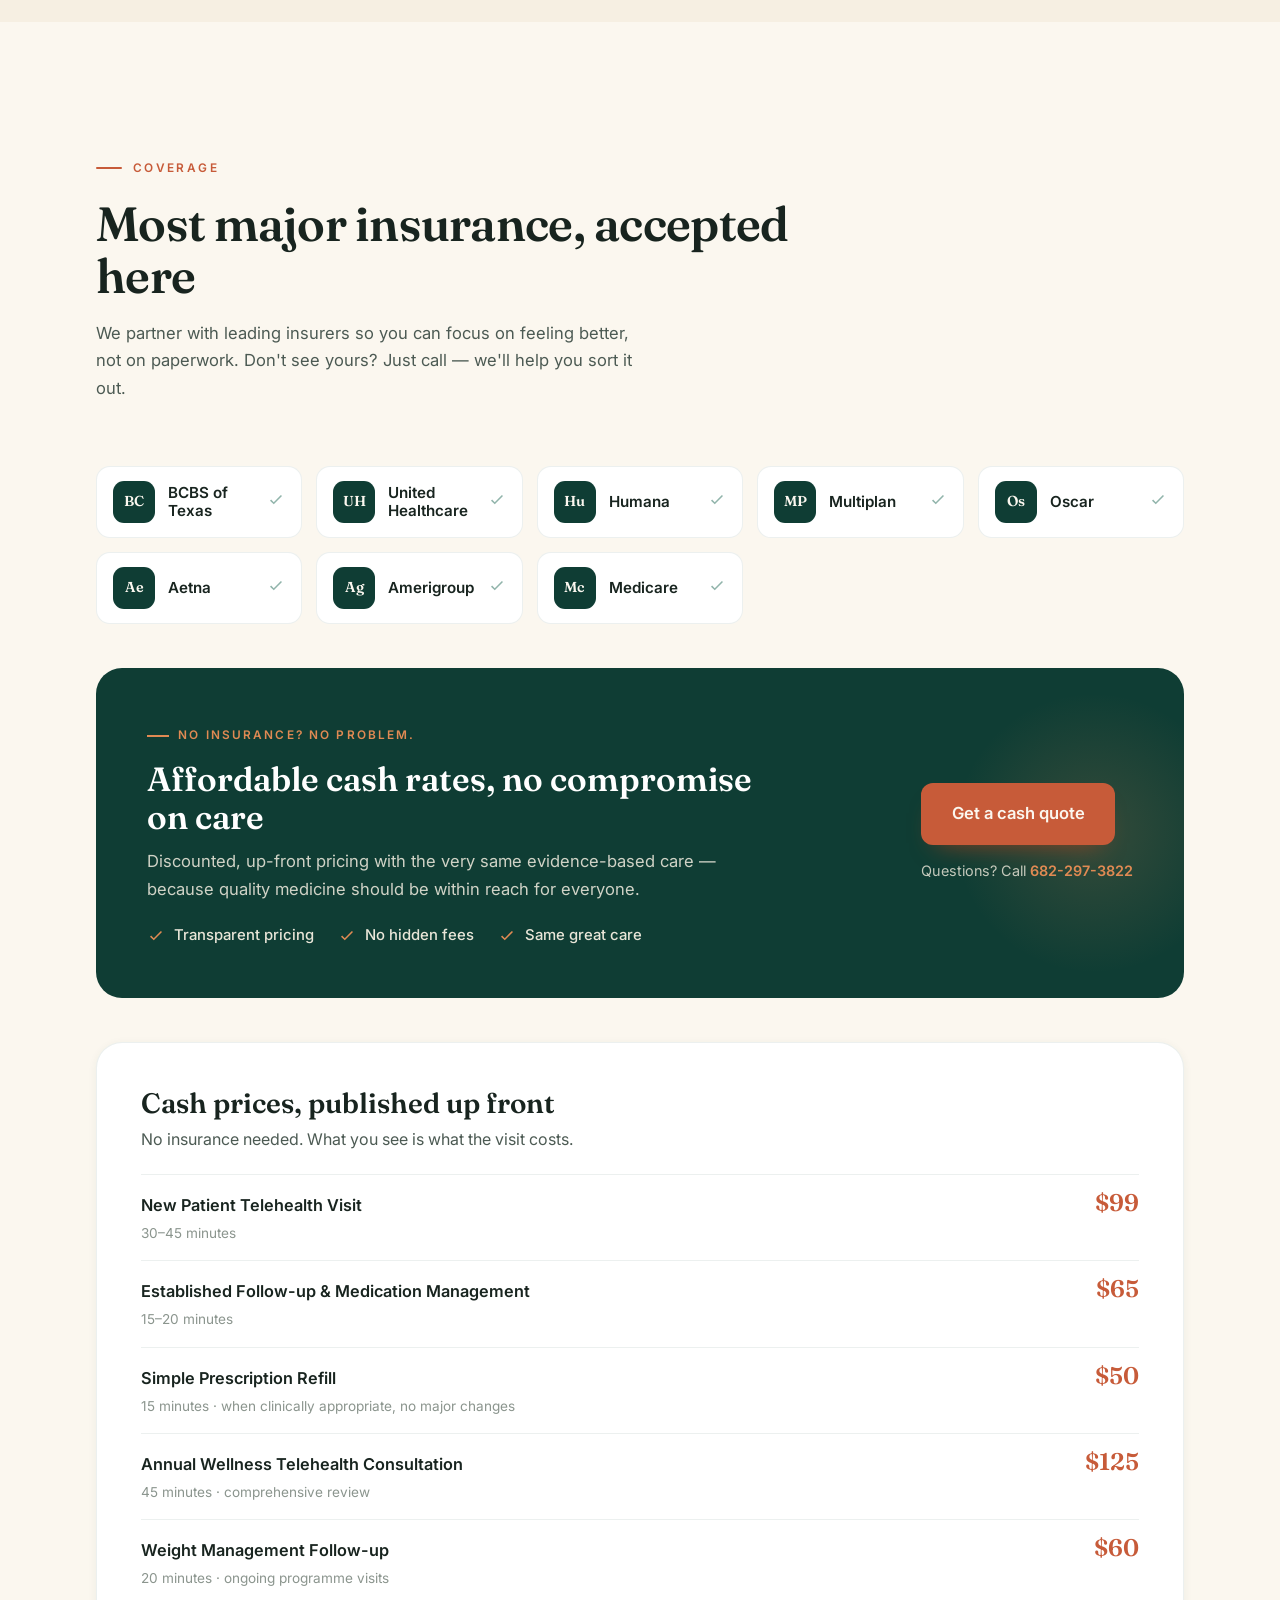
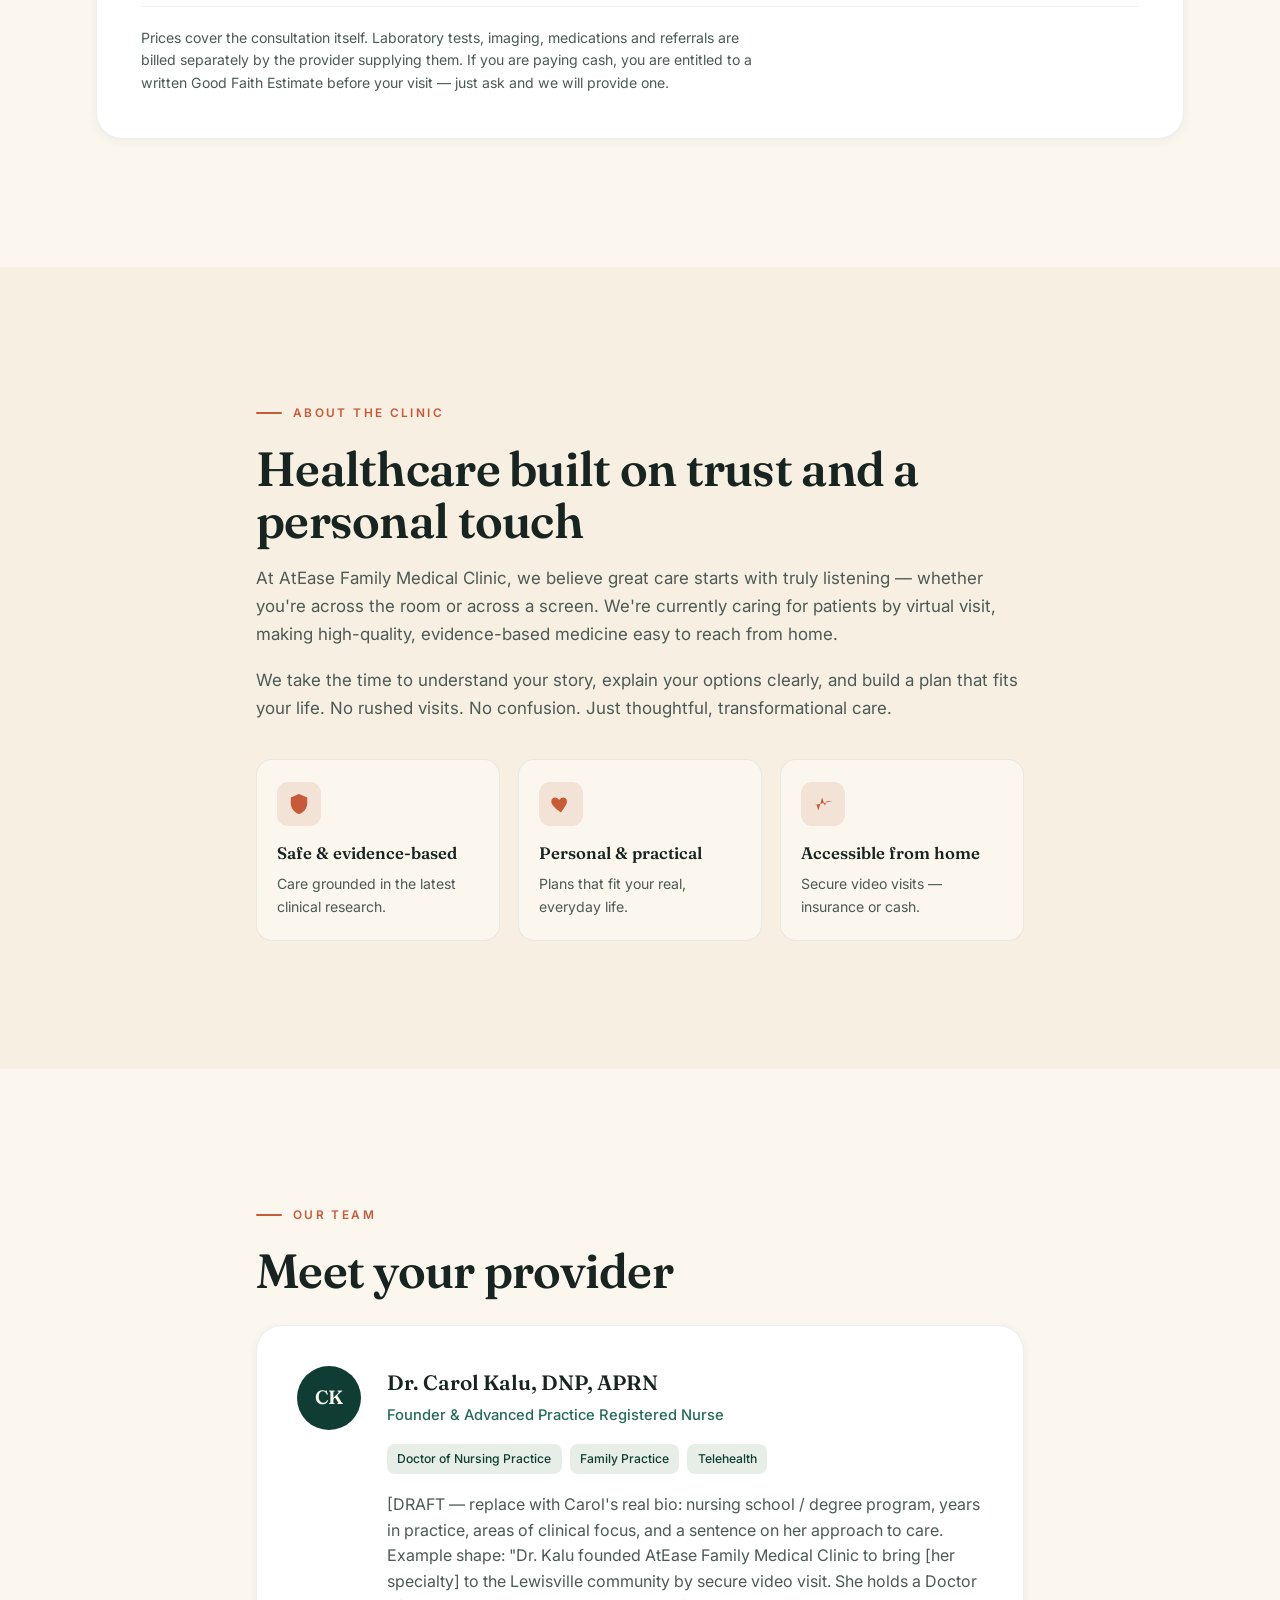
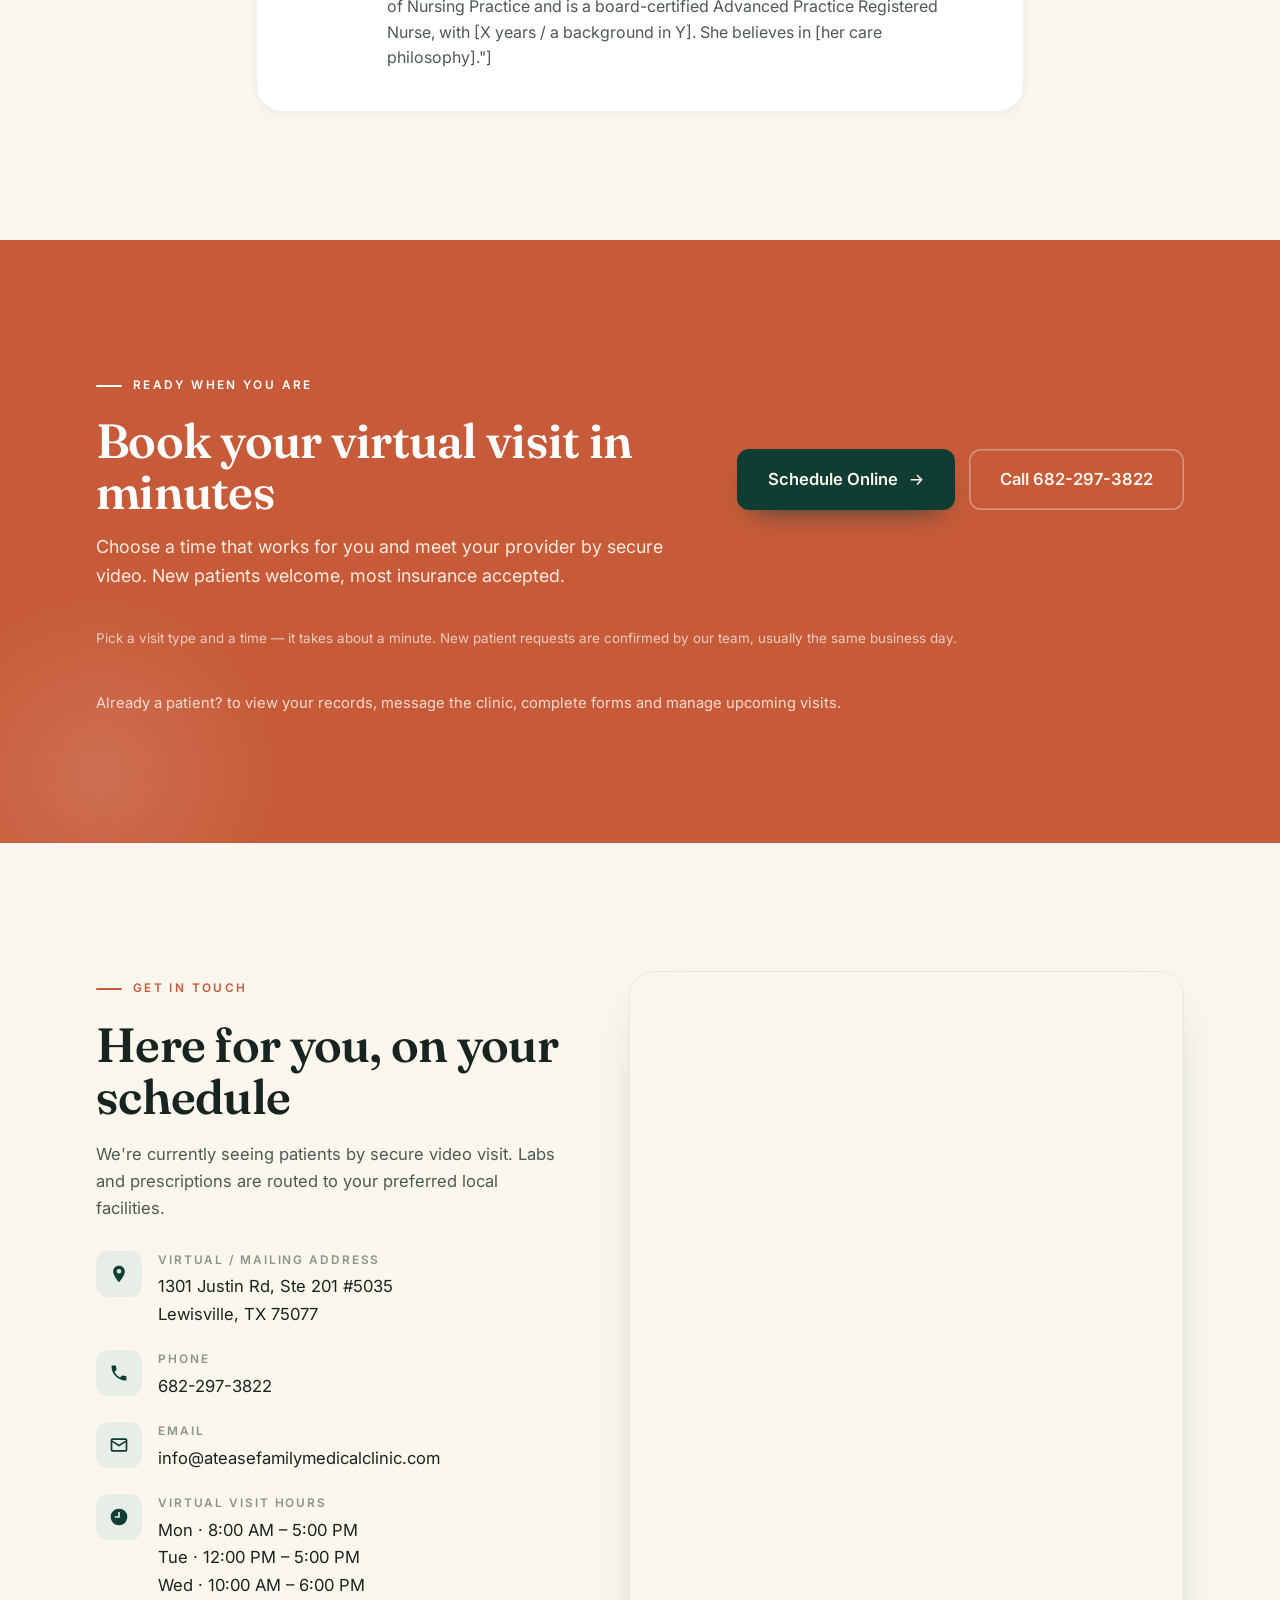
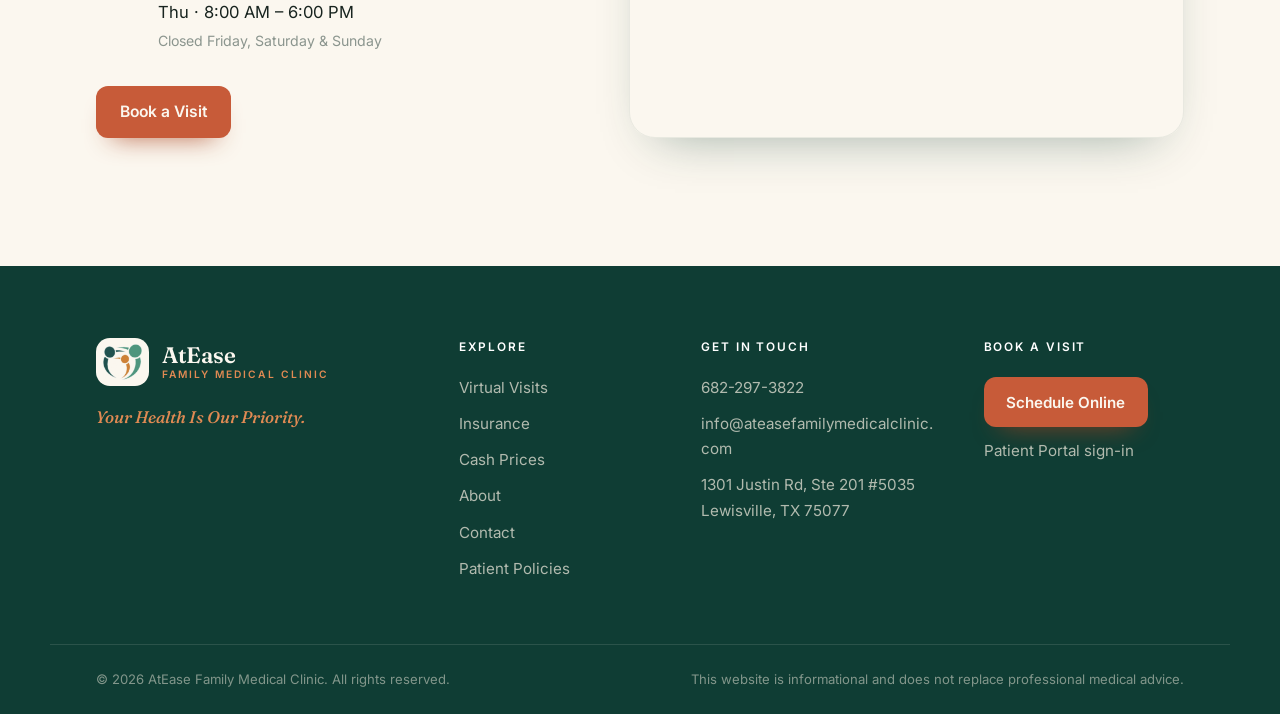
==== commit 47217fd1: "Switch booking from CharmHealth to Tebra - clinic-config.js: TEBRA_EMBED_URL points at the Tebra sch" ====
--- a/index.html
+++ b/index.html
@@ -97,7 +97,7 @@
 
       <ul class="hero__trust" aria-label="Highlights">
         <li><strong>15</strong><span>Conditions covered online</span></li>
-        <li><strong>7</strong><span>Insurances accepted</span></li>
+        <li><strong>8</strong><span>Insurances accepted</span></li>
         <li><strong>From home</strong><span>No waiting room</span></li>
       </ul>
     </div>
@@ -253,7 +253,7 @@
         </li>
         <li class="pricing__row">
           <span class="pricing__name">Simple Prescription Refill<em>15 minutes · when clinically appropriate, no major changes</em></span>
-          <span class="pricing__cost">$40</span>
+          <span class="pricing__cost">$50</span>
         </li>
         <li class="pricing__row">
           <span class="pricing__name">Annual Wellness Telehealth Consultation<em>45 minutes · comprehensive review</em></span>
@@ -319,7 +319,7 @@
 
 <!-- ===================== TEAM =====================
      DRAFT — content below is placeholder text in [brackets].
-     Confirmed from CharmHealth: name, credential letters (DNP, APRN)
+     Confirmed from the EHR: name, credential letters (DNP, APRN)
      and Dr. prefix. Everything else needs Carol's sign-off before
      this goes live. See PROJECT-NOTES.md §4n. -->
 <section class="team section" id="team">
@@ -359,21 +359,21 @@
       <p class="book__lead">Choose a time that works for you and meet your provider by secure video. New patients welcome, most insurance accepted.</p>
     </div>
     <div class="book__actions">
-      <!-- CharmHealth scheduler. Configure the URL in clinic-config.js -->
+      <!-- Tebra scheduling widget. Configure the URL in clinic-config.js -->
       <a href="#" class="btn btn--primary btn--lg" data-book-cta id="primaryBook">
         Schedule Online
         <svg viewBox="0 0 24 24" width="18" height="18" aria-hidden="true"><path fill="currentColor" d="M5 12h12.2l-4.6-4.6L14 6l7 7-7 7-1.4-1.4 4.6-4.6H5z"/></svg>
       </a>
       <a href="tel:6822973822" class="btn btn--ghost btn--lg btn--ghost-light">Call 682-297-3822</a>
     </div>
-    <p class="book__note" id="bookNote">Online scheduling will be powered by your clinic's patient portal.</p>
+    <p class="book__note" id="bookNote">Pick a visit type and a time — it takes about a minute.</p>
 
     <!-- Scheduler mounts here on first click (kept out of the initial page load) -->
     <div class="scheduler" id="scheduler" hidden>
       <div class="scheduler__bar">
         <span class="scheduler__label">
           <svg viewBox="0 0 24 24" width="16" height="16" aria-hidden="true"><path fill="currentColor" d="M12 1l9 4v6c0 5.25-3.84 10.16-9 11-5.16-.84-9-5.75-9-11V5l9-4zm0 10.9H19V5.9l-7-3.1v9.1z"/></svg>
-          Secure scheduling by CharmHealth
+          Secure scheduling by Tebra
         </span>
         <button type="button" class="scheduler__close" id="schedulerClose">Close</button>
       </div>
--- a/styles.css
+++ b/styles.css
@@ -511,7 +511,7 @@
 .nav__portal:hover{color:var(--clay);border-color:rgba(199,91,57,.45);background:var(--clay-tint)}
 
 /* =========================================================
-   CHARMHEALTH SCHEDULER (inline booking widget)
+   TEBRA SCHEDULER (inline booking widget)
    ========================================================= */
 .book__portal{flex-basis:100%;margin-top:10px;font-size:.92rem;color:rgba(251,247,239,.82)}
 .book__portal a{color:#fff;font-weight:600;text-decoration:underline;text-underline-offset:3px}
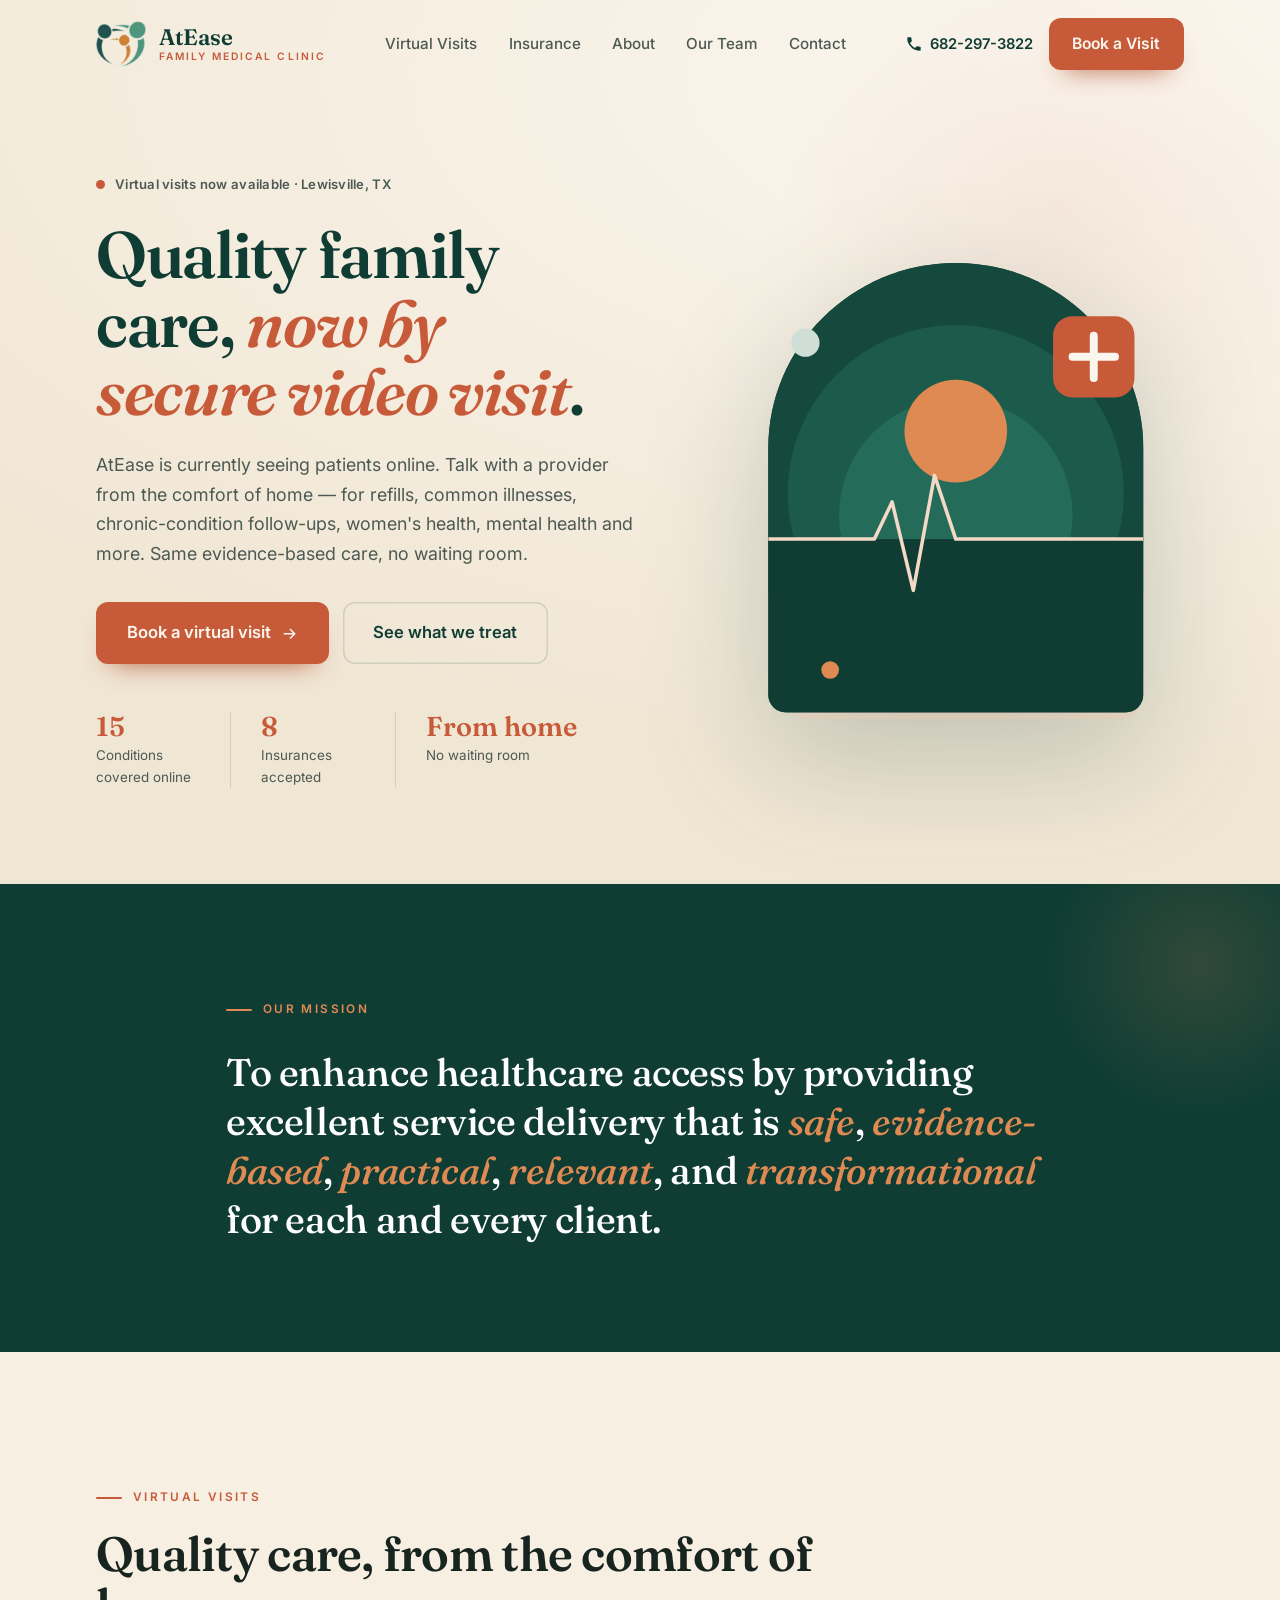
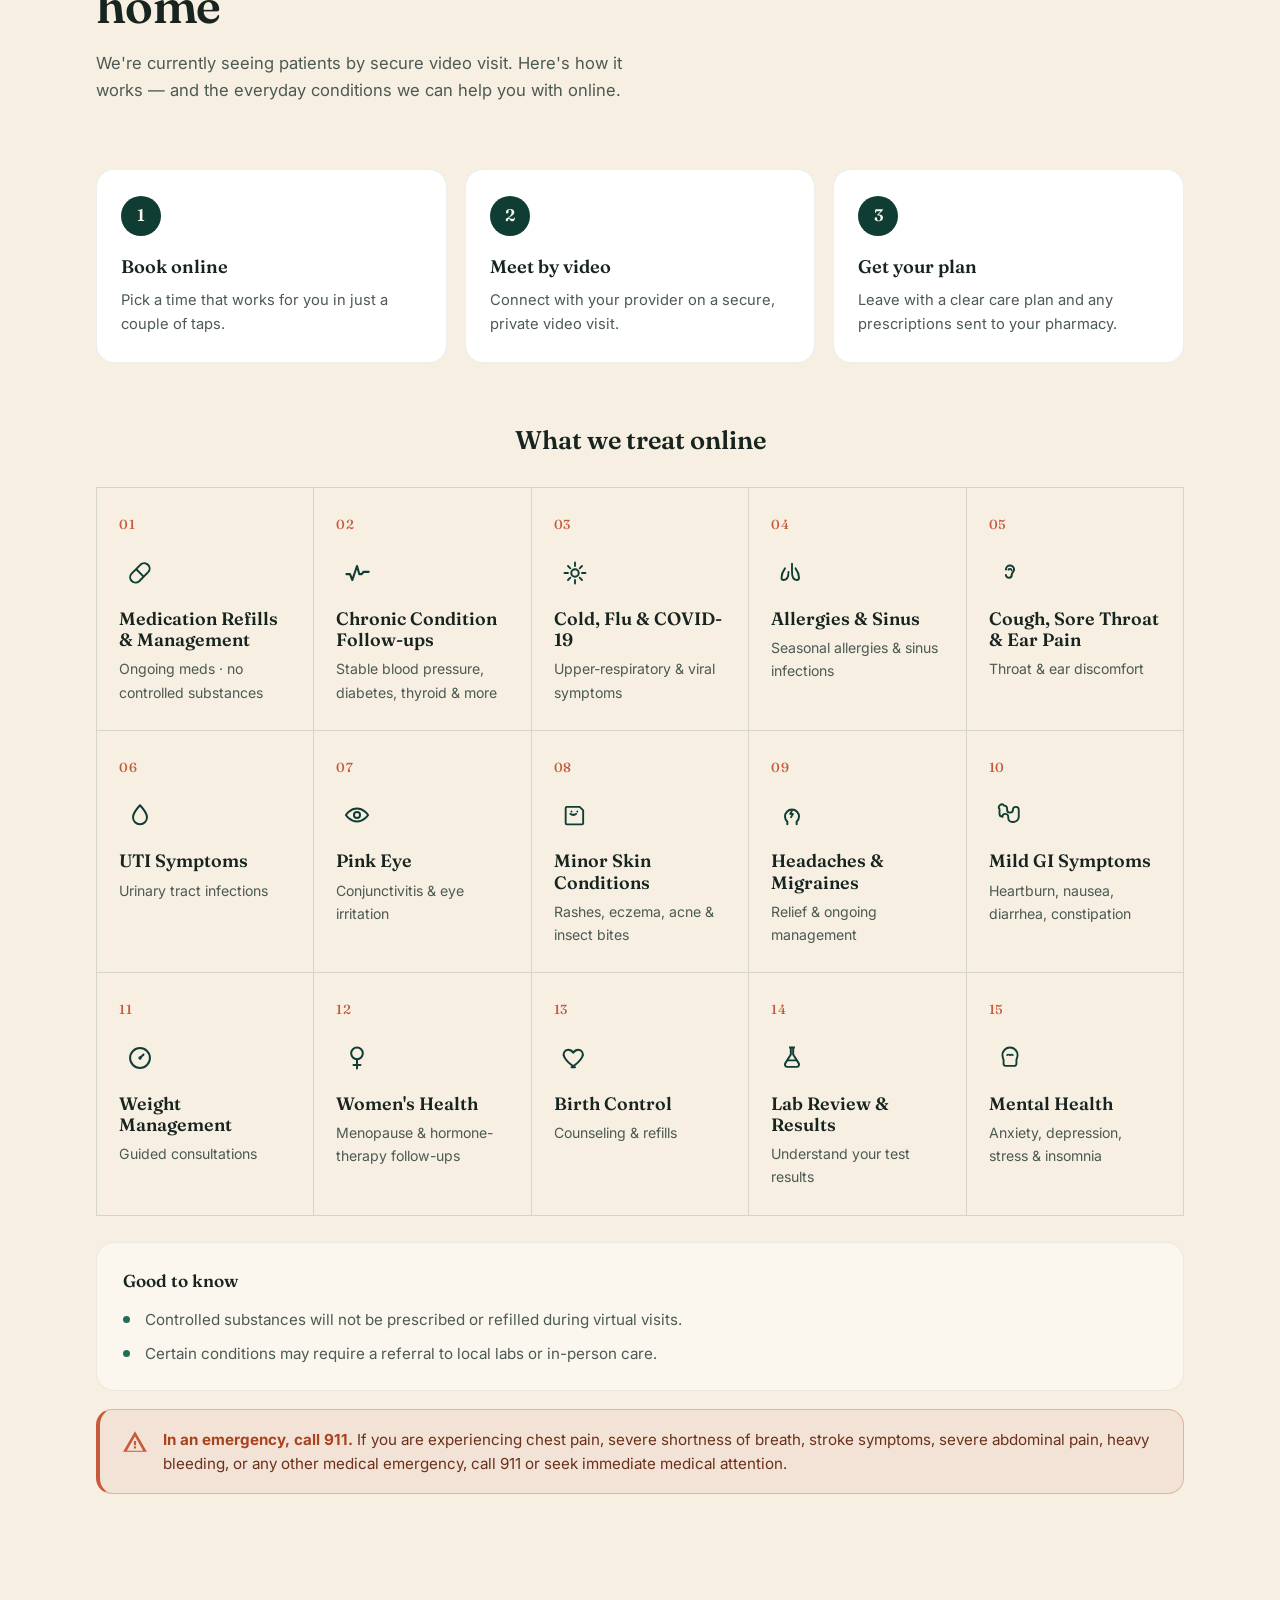
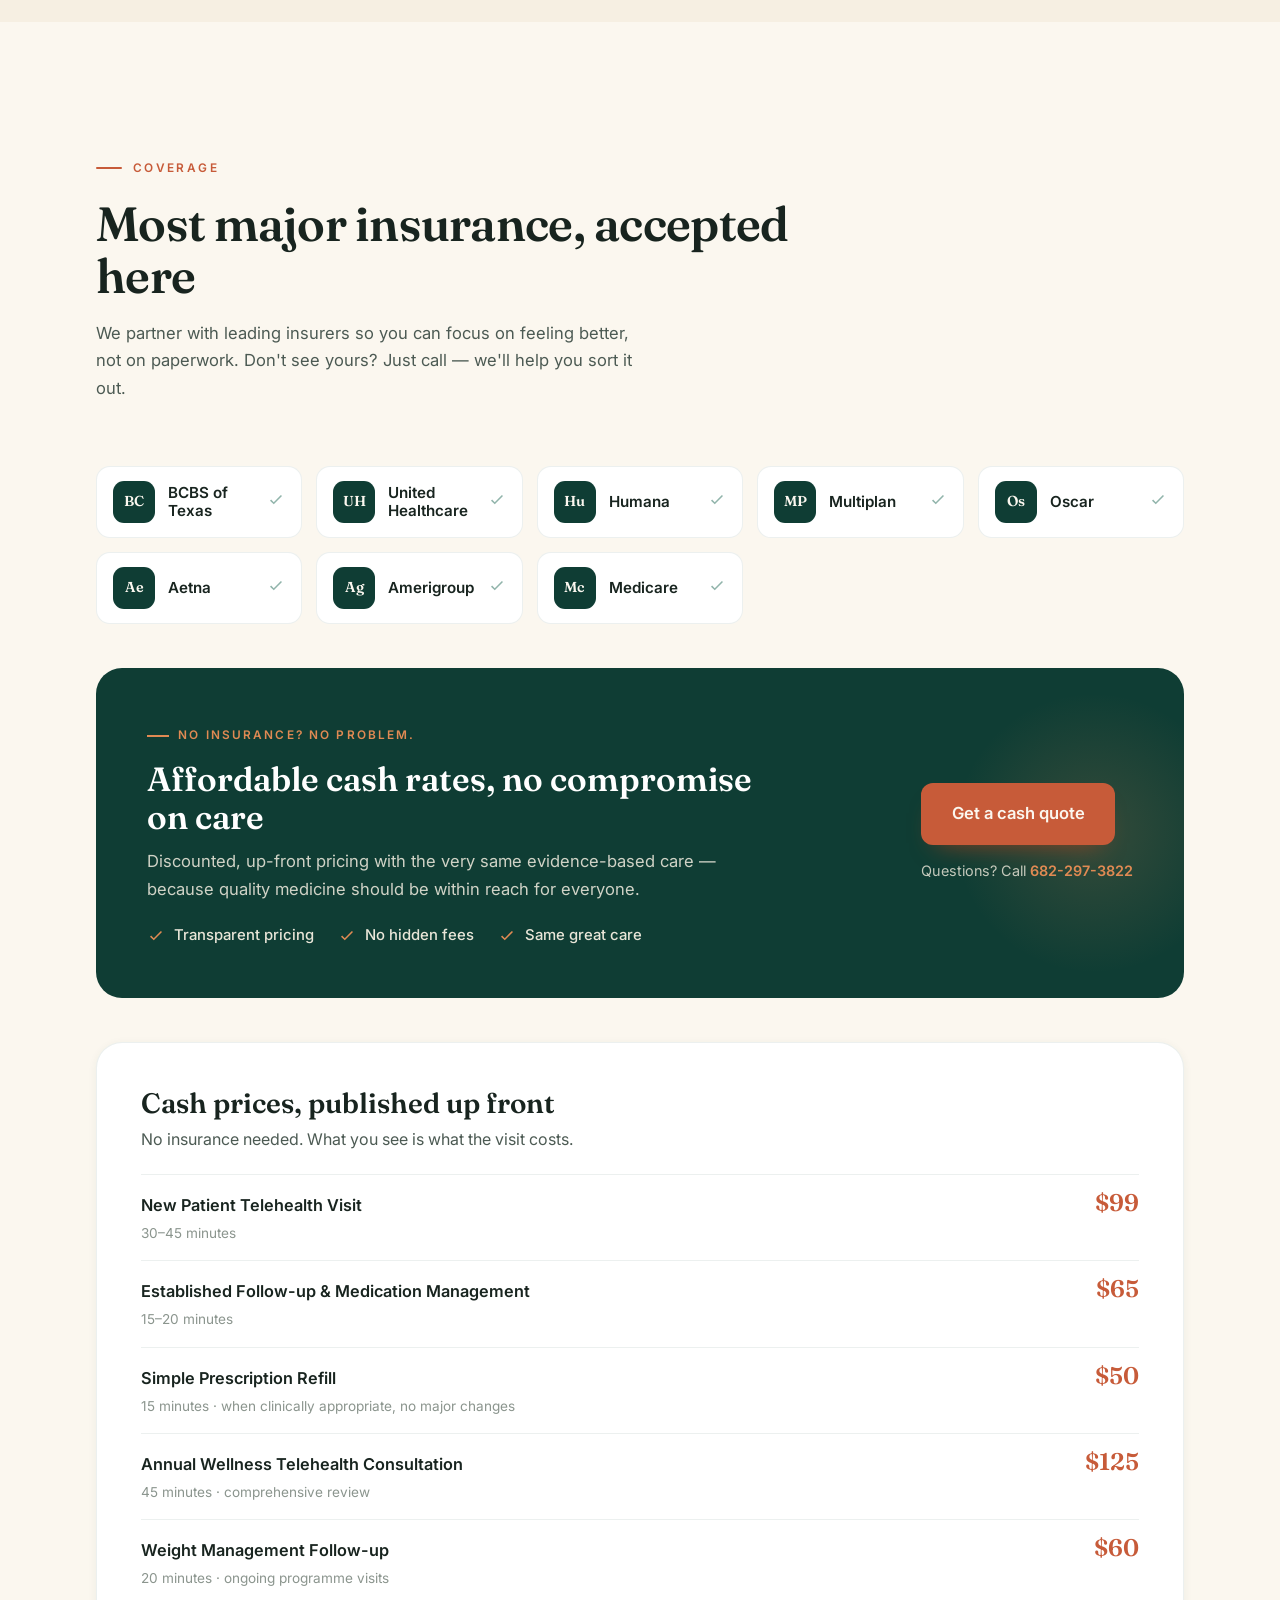
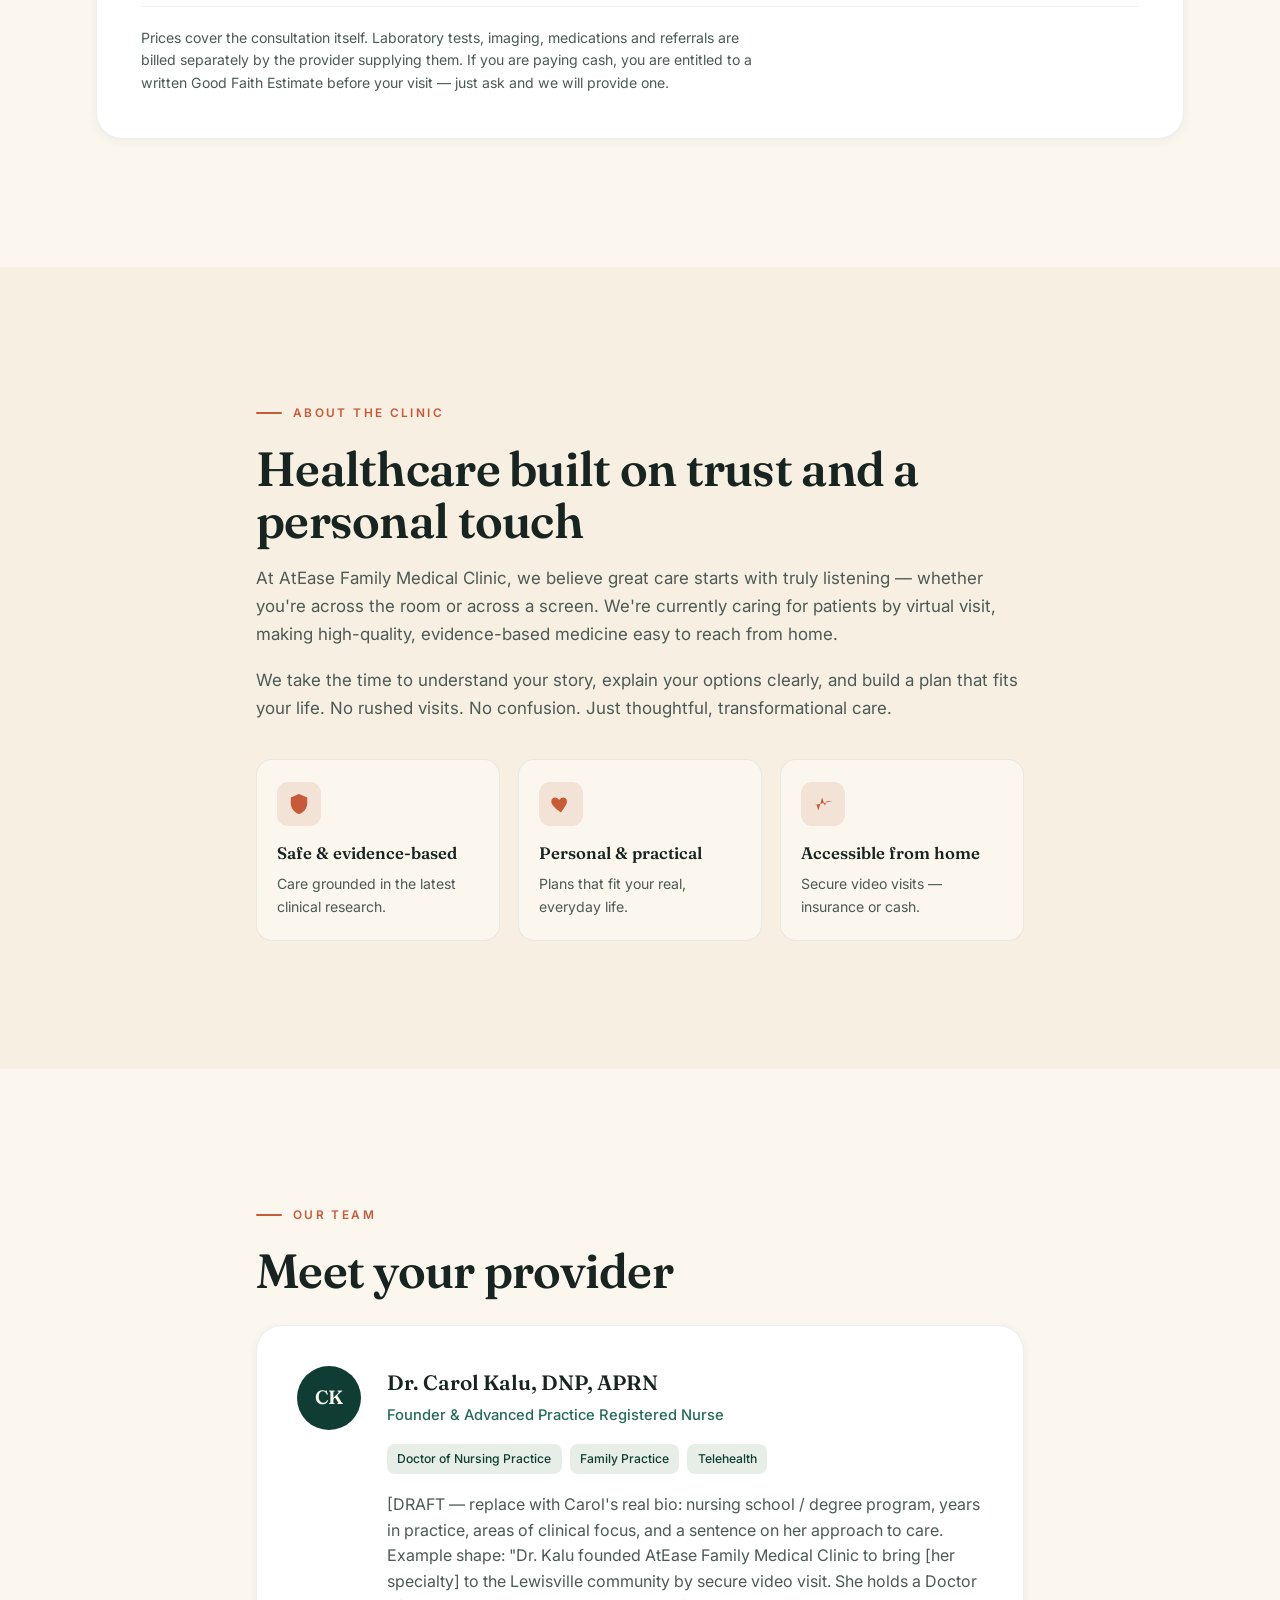
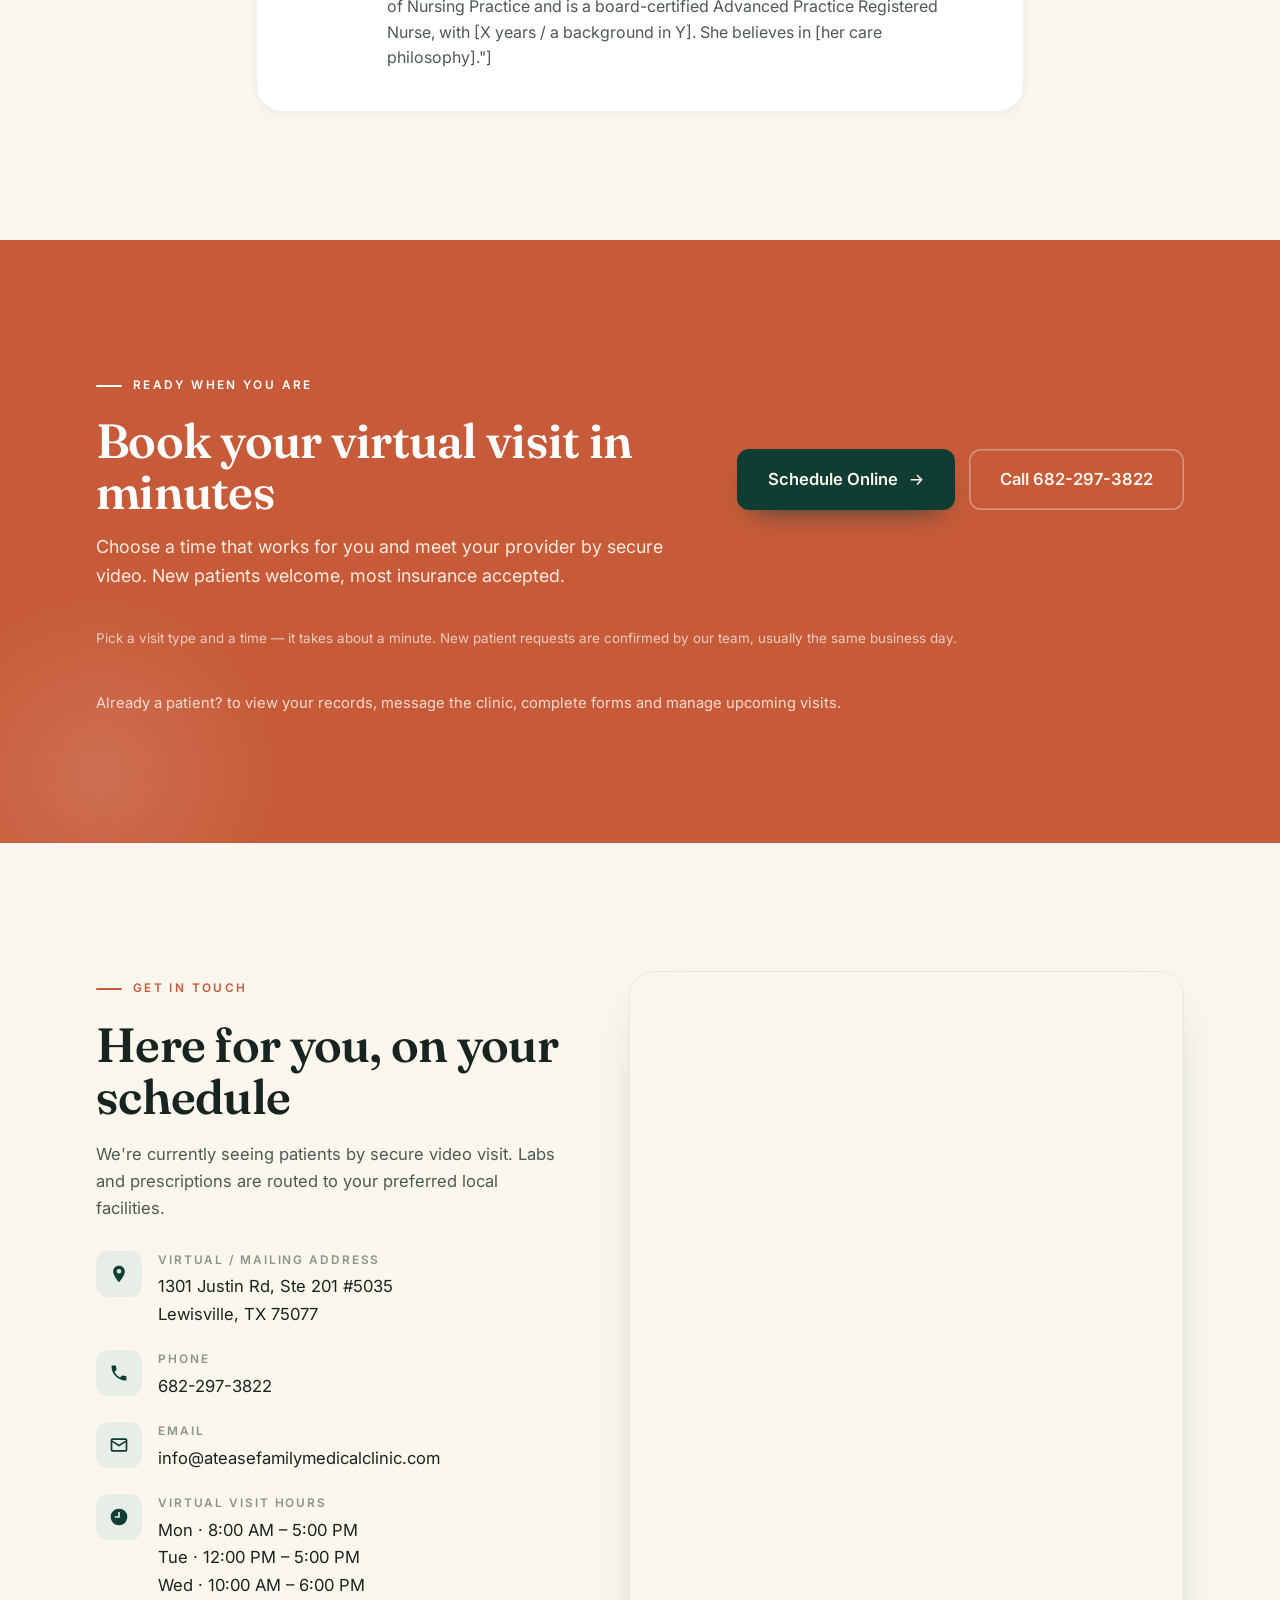
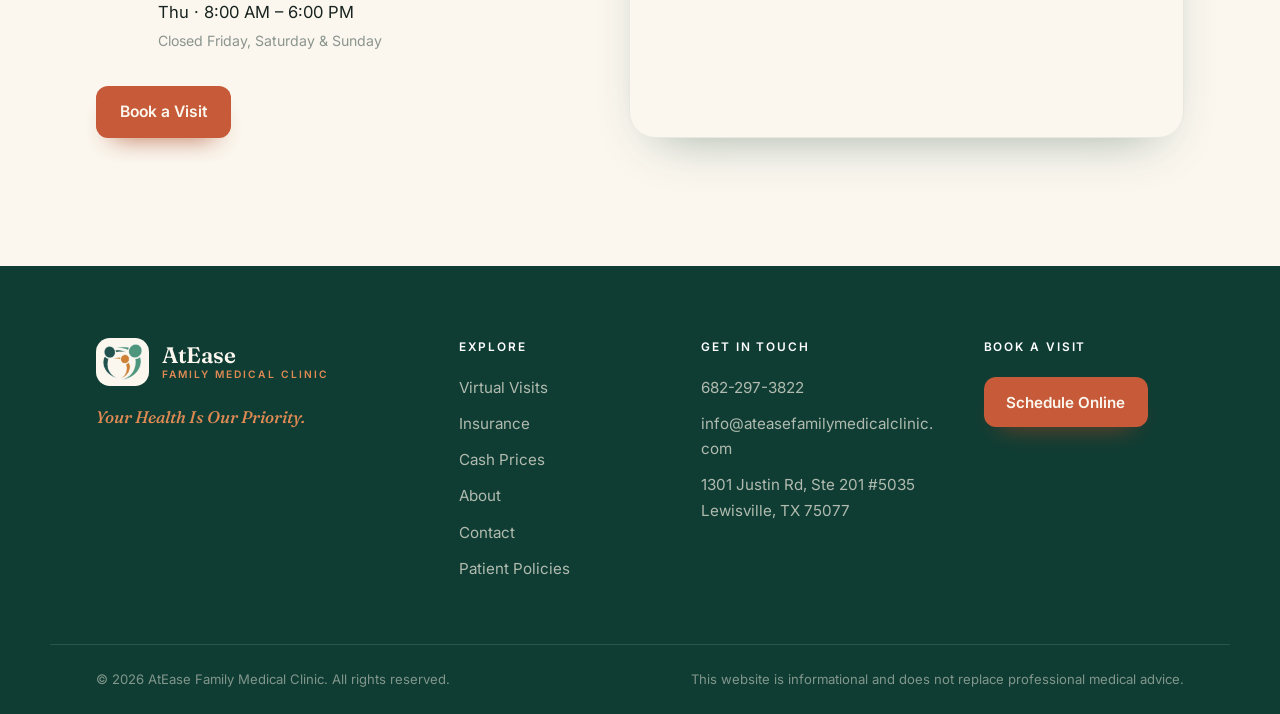
==== commit c52c002e: "Make [hidden] actually hide - two dead portal links were live The hidden attribute was being overrid" ====
--- a/index.html
+++ b/index.html
@@ -20,7 +20,7 @@
 <link rel="preconnect" href="https://fonts.googleapis.com" />
 <link rel="preconnect" href="https://fonts.gstatic.com" crossorigin />
 <link href="https://fonts.googleapis.com/css2?family=Fraunces:opsz,wght@9..144,400;9..144,500;9..144,600;9..144,700&family=Inter:wght@400;500;600;700&display=swap" rel="stylesheet" />
-<link rel="stylesheet" href="styles.css" />
+<link rel="stylesheet" href="styles.css?v=20260918" />
 <link rel="icon" href="favicon.ico" sizes="any" />
 <link rel="icon" type="image/png" sizes="32x32" href="favicon-32.png" />
 <link rel="apple-touch-icon" href="apple-touch-icon.png" />
@@ -489,7 +489,7 @@
   </div>
 </footer>
 
-<script src="clinic-config.js"></script>
-<script src="script.js"></script>
+<script src="clinic-config.js?v=20260918"></script>
+<script src="script.js?v=20260918"></script>
 </body>
 </html>
--- a/styles.css
+++ b/styles.css
@@ -35,6 +35,12 @@
 }
 
 *,*::before,*::after{box-sizing:border-box;margin:0;padding:0}
+
+/* The hidden attribute must win. Component rules like .nav__portal{display:flex}
+   and .footer__col a{display:block} beat the UA stylesheet's [hidden]{display:none},
+   which left dead "Patient Portal" links visible on the live site after the
+   CharmHealth portal was retired. Anything marked hidden stays hidden. */
+[hidden]{display:none !important}
 html{scroll-behavior:smooth;-webkit-text-size-adjust:100%;overflow-x:hidden}
 body{
   font-family:var(--body);color:var(--ink);background:var(--bone);
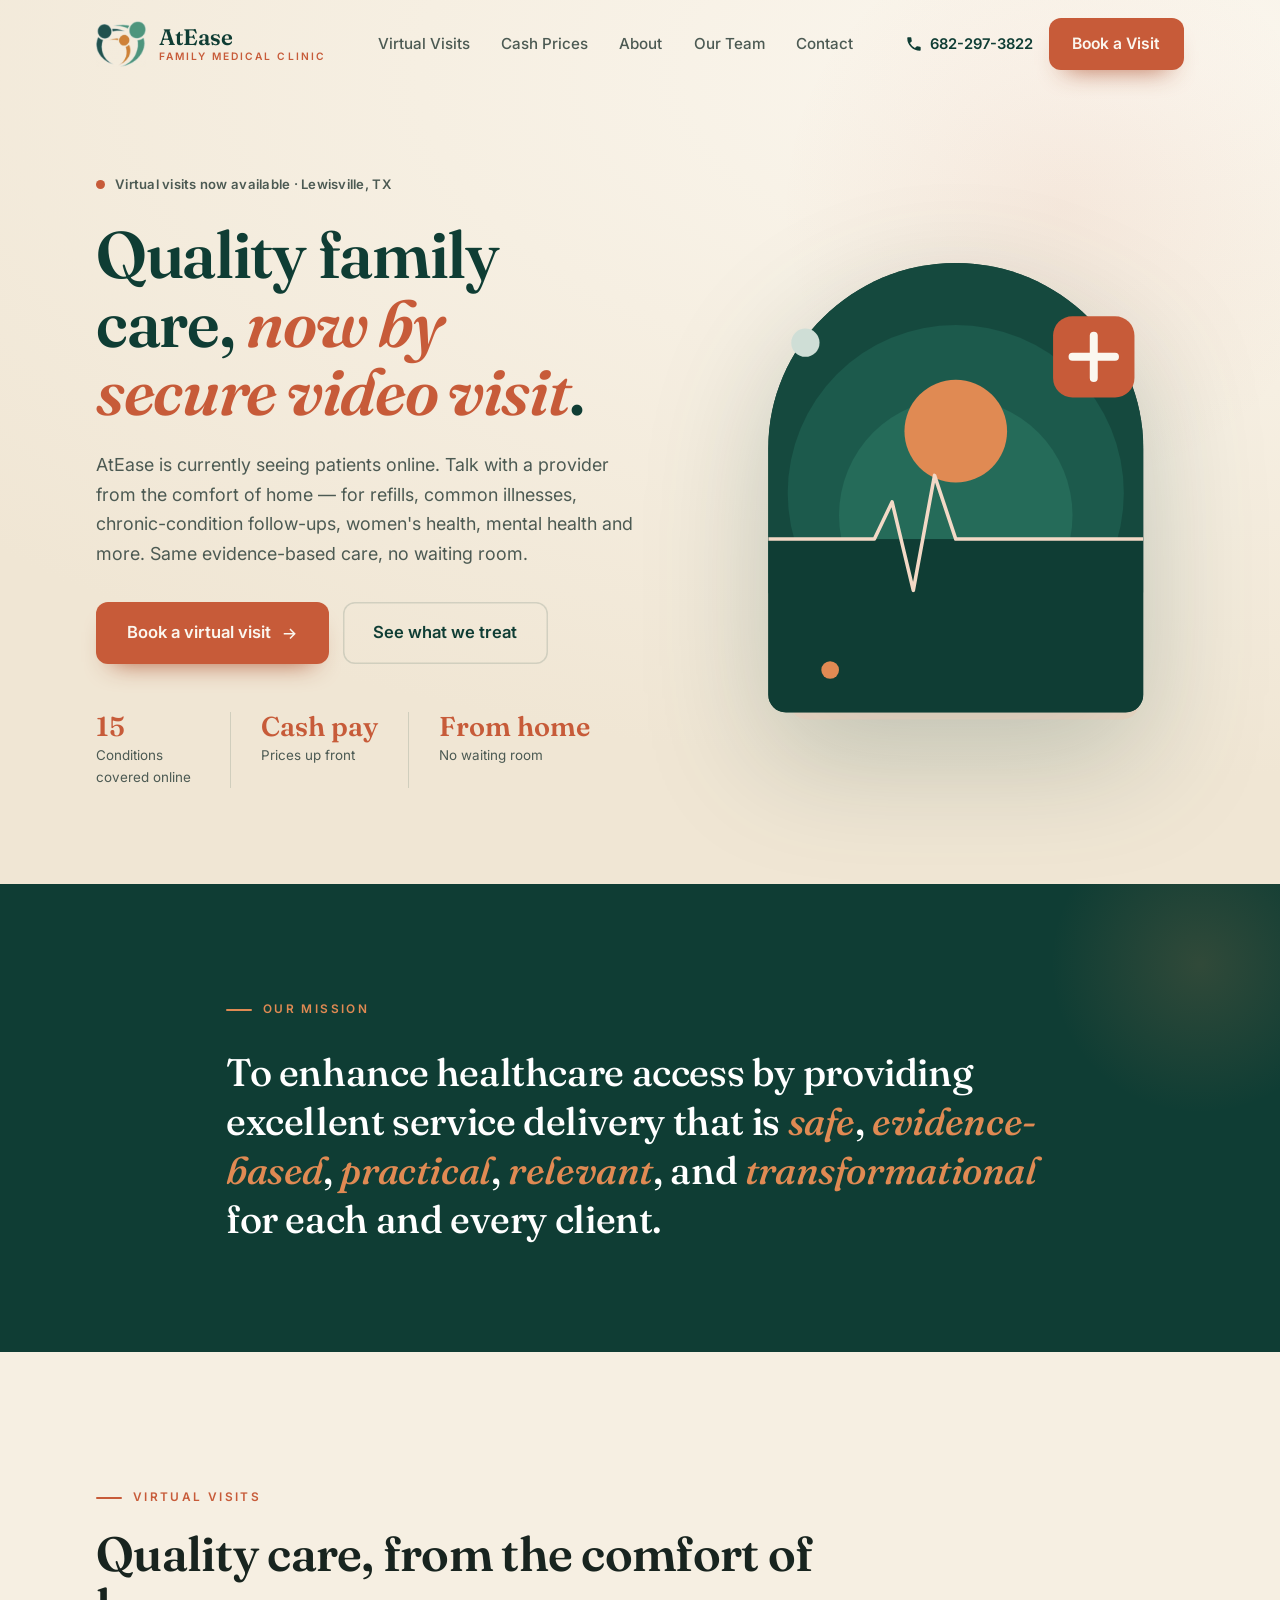
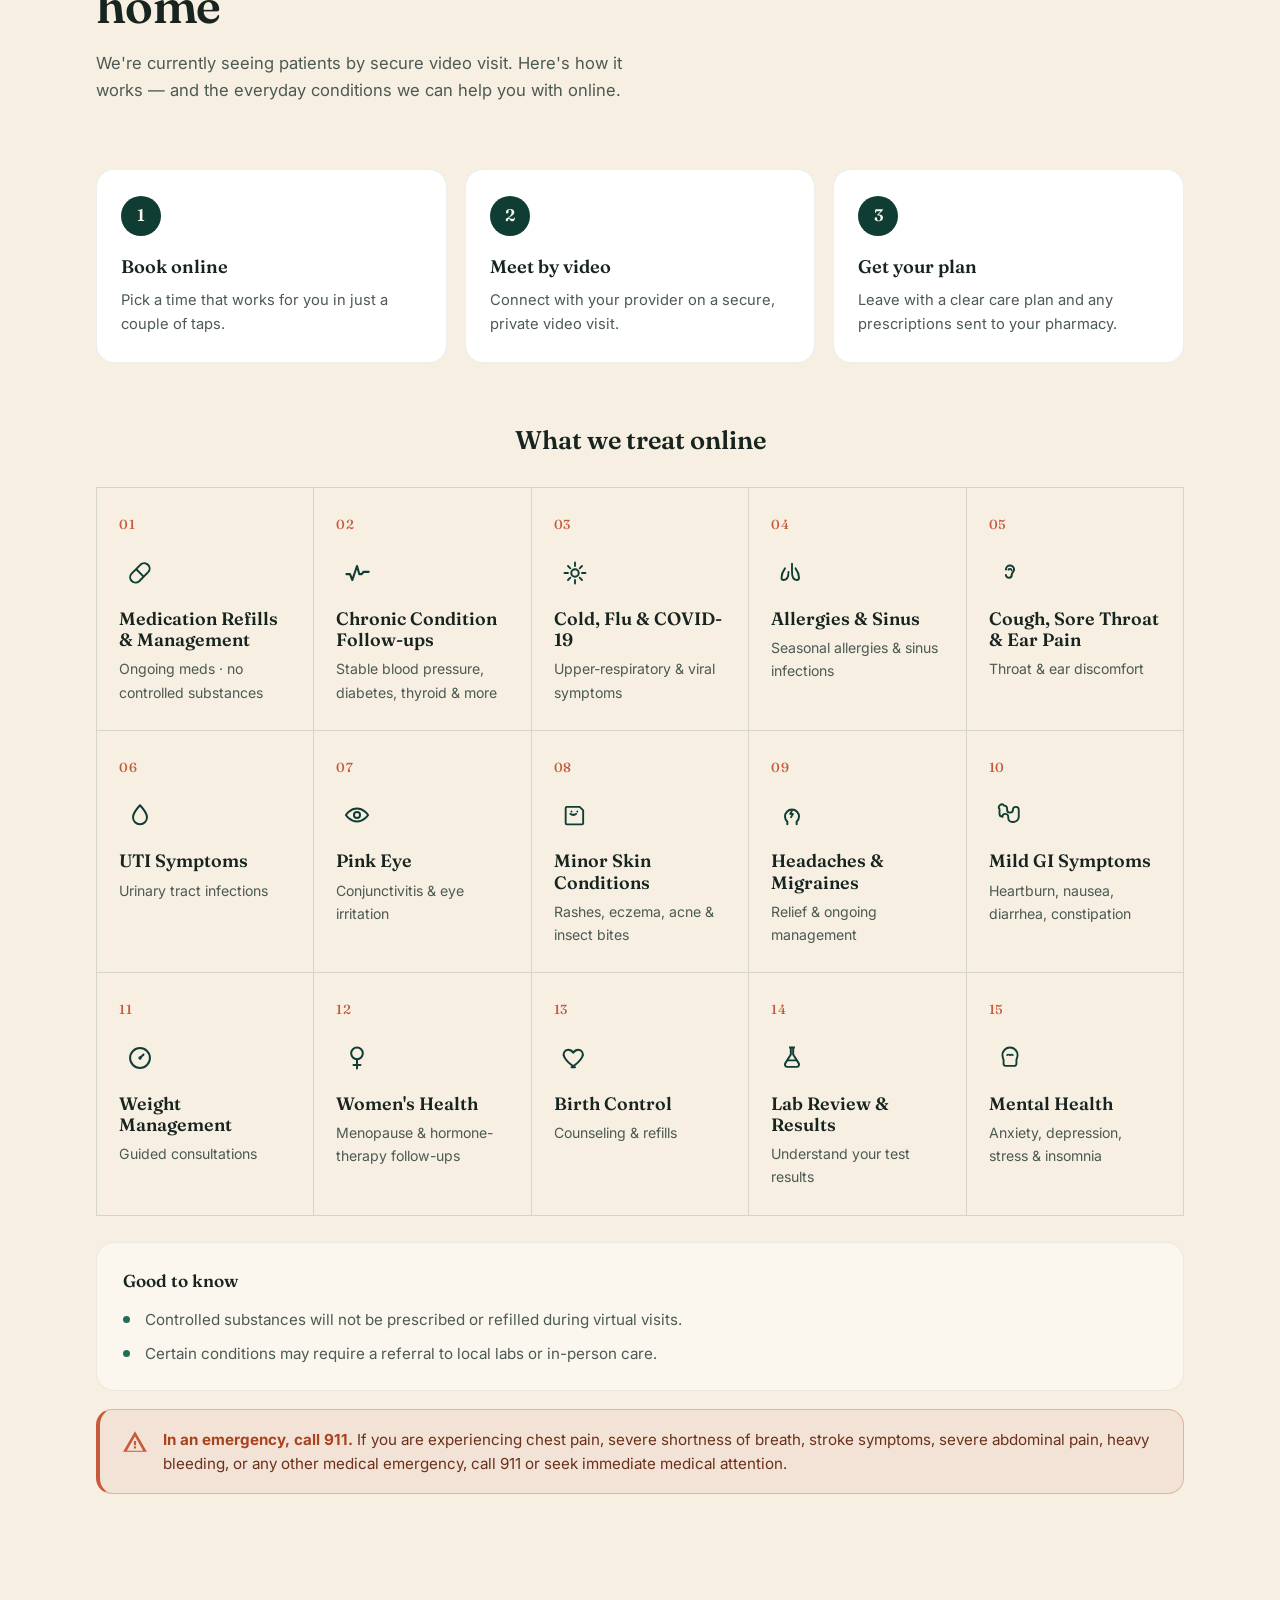
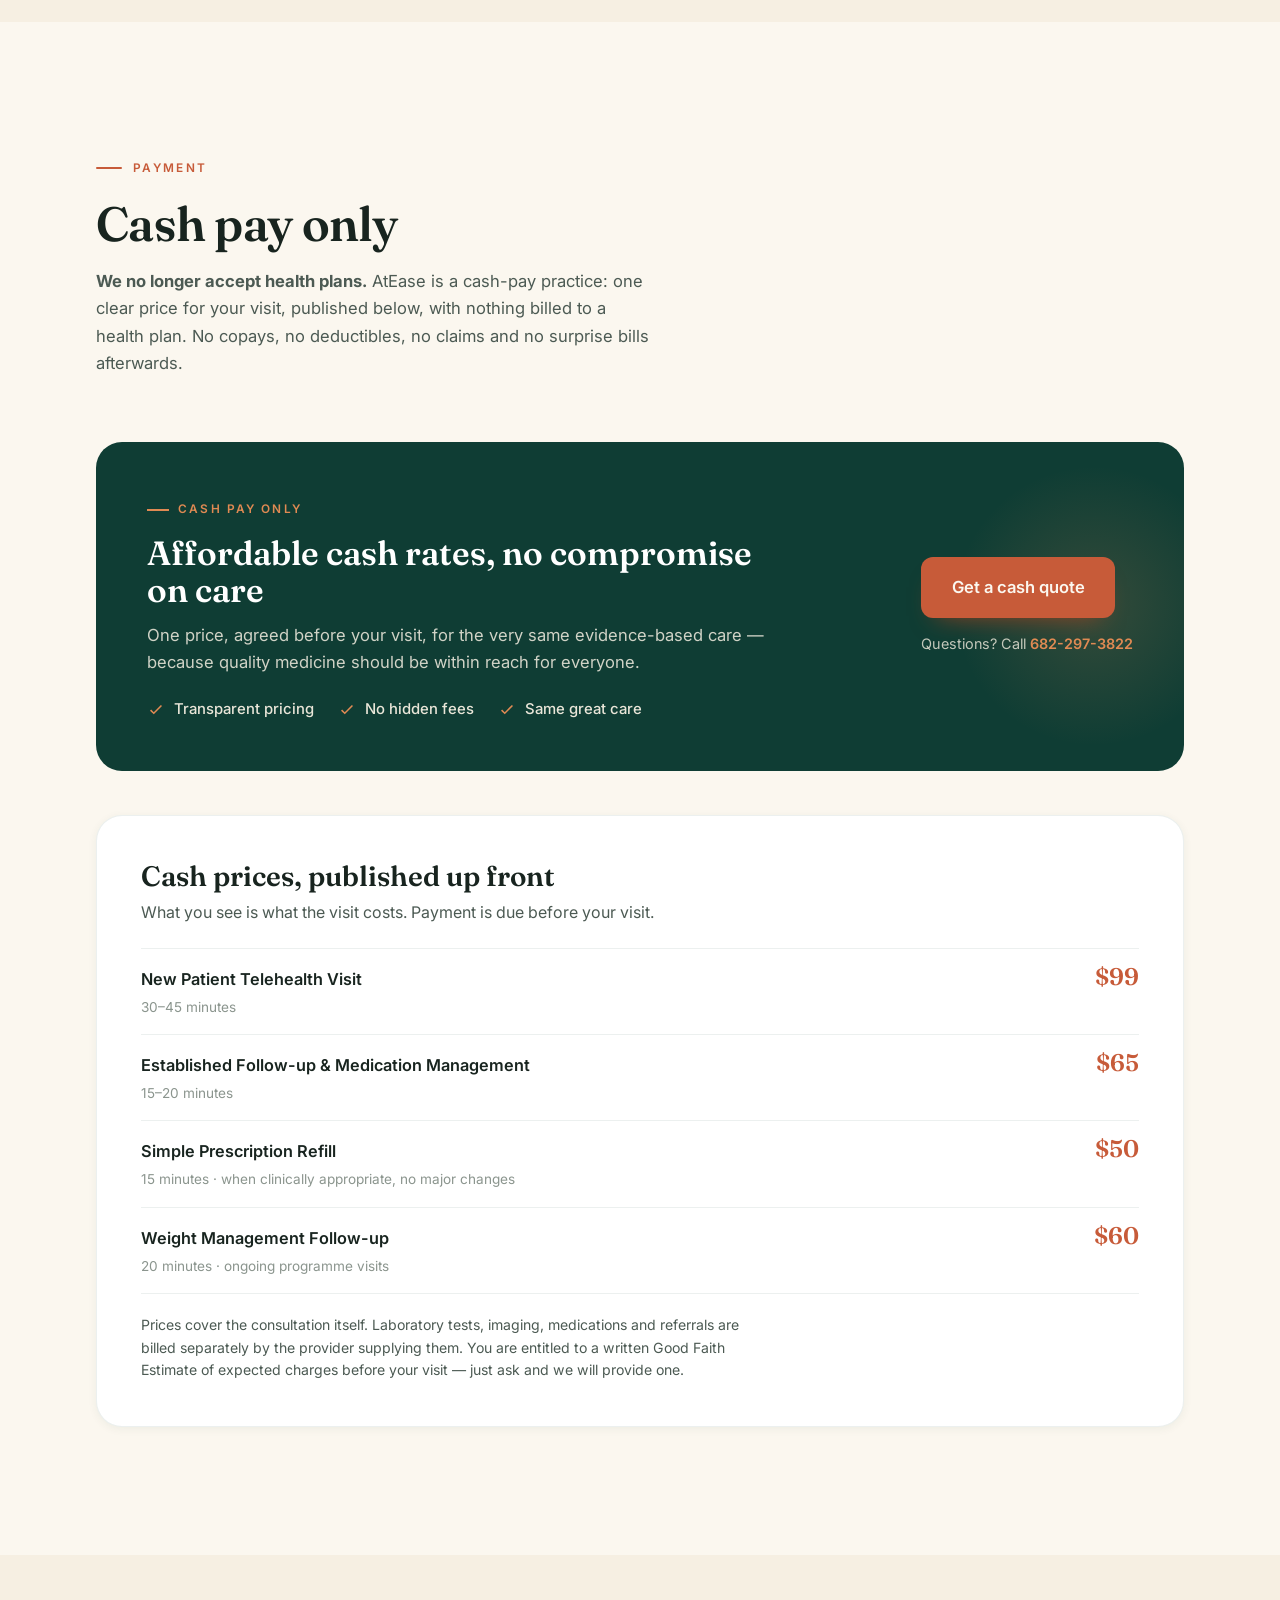
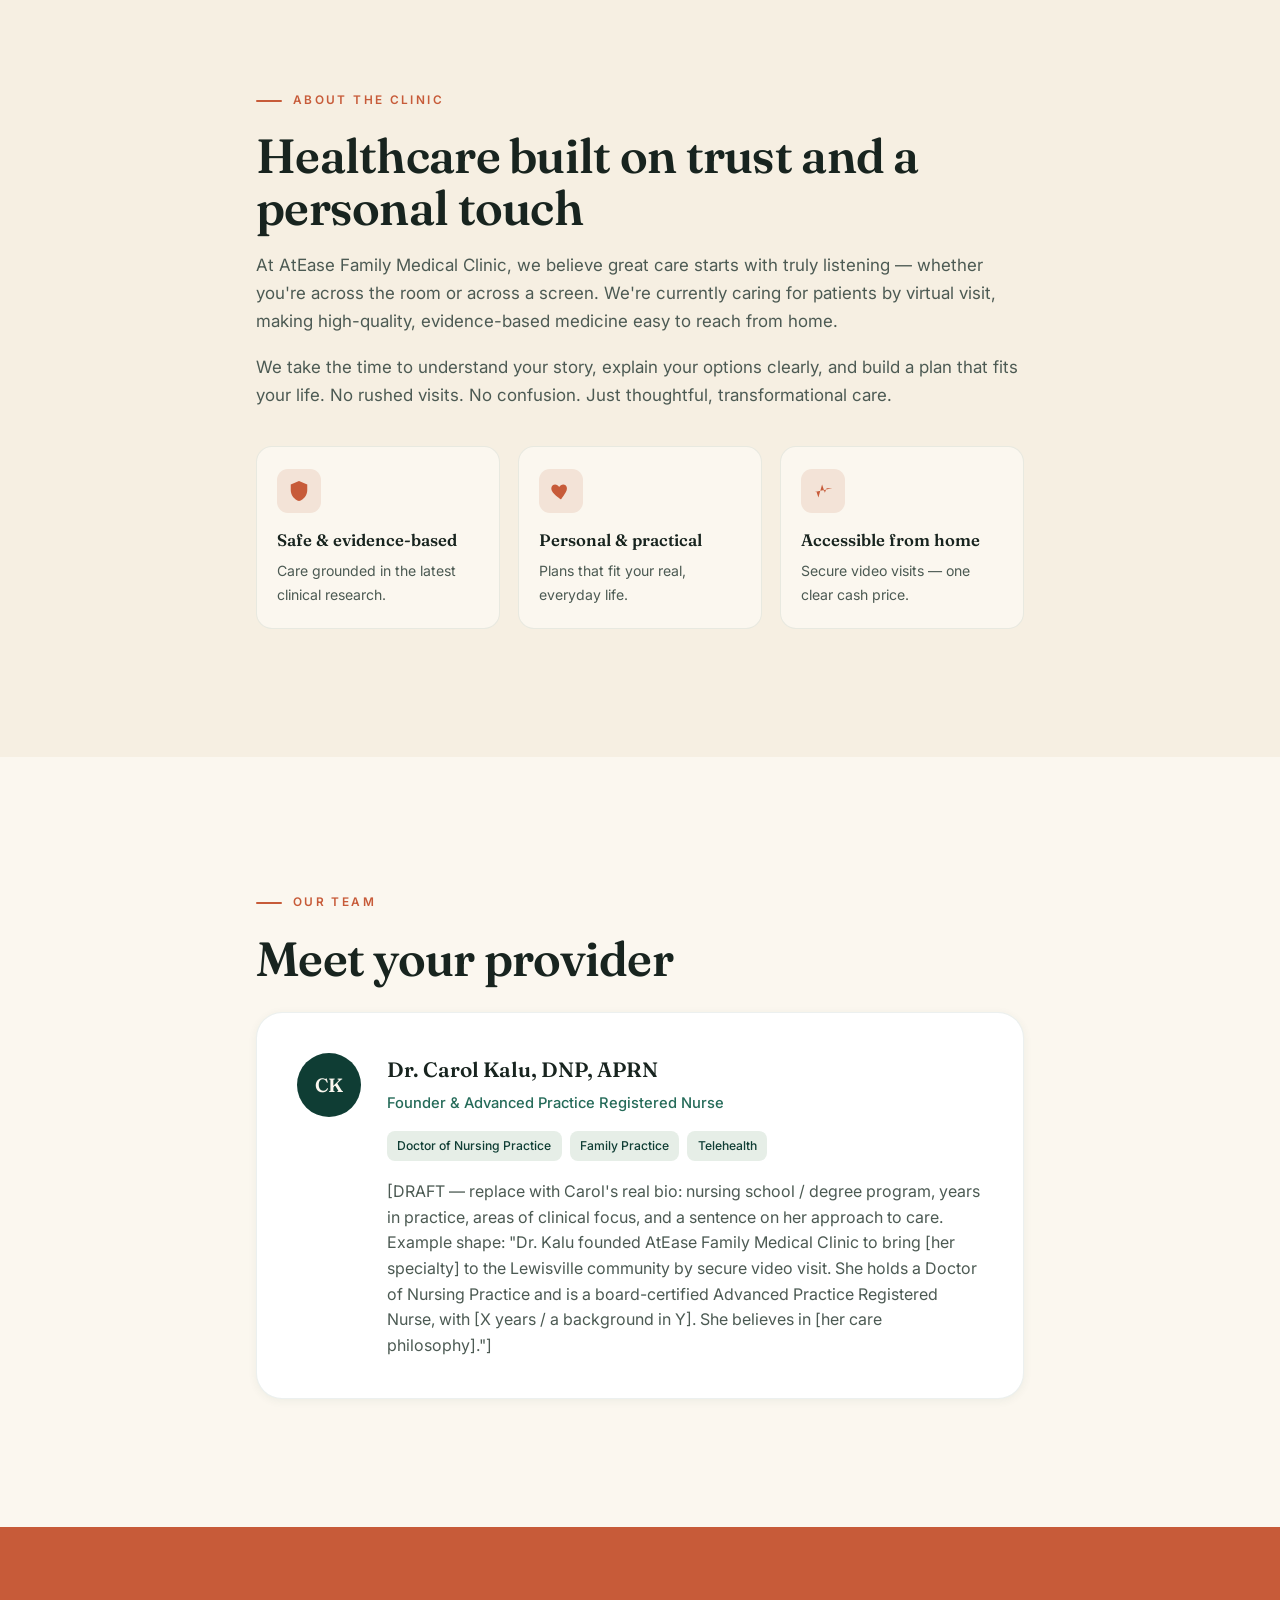
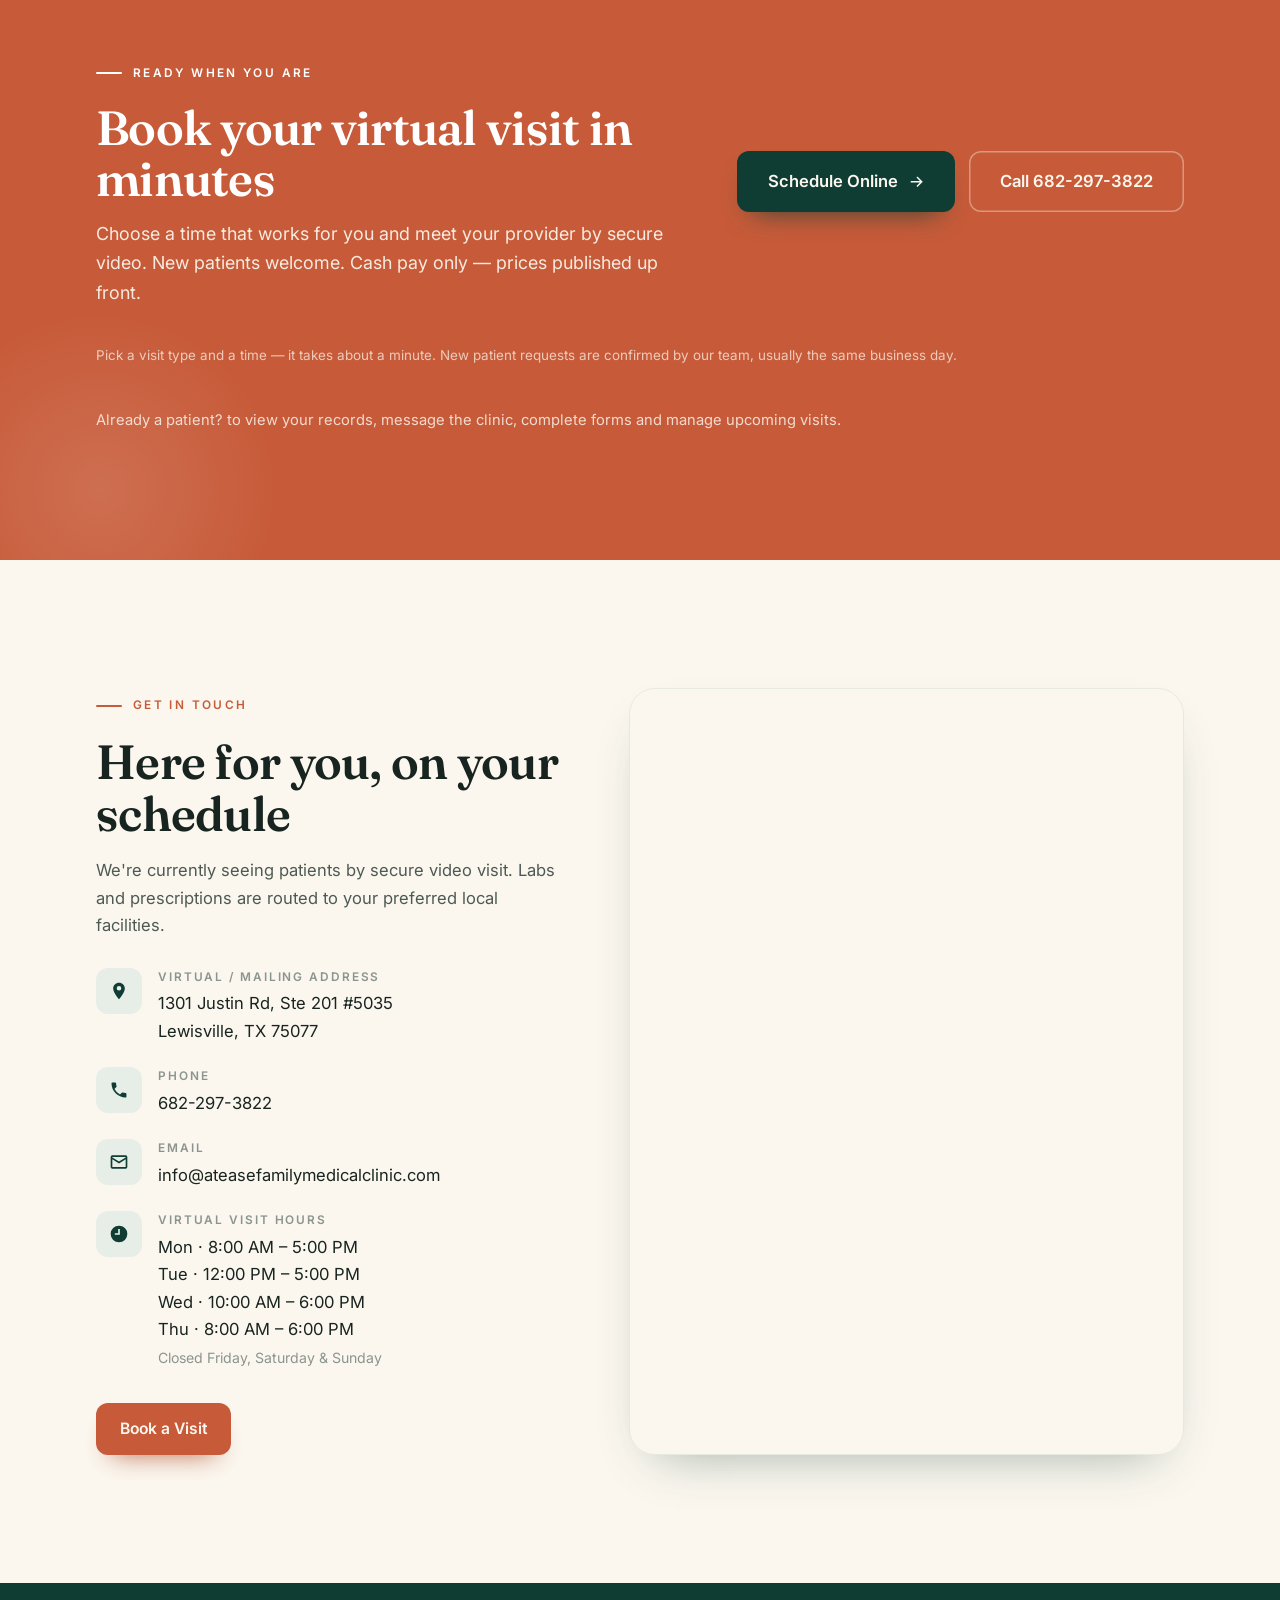
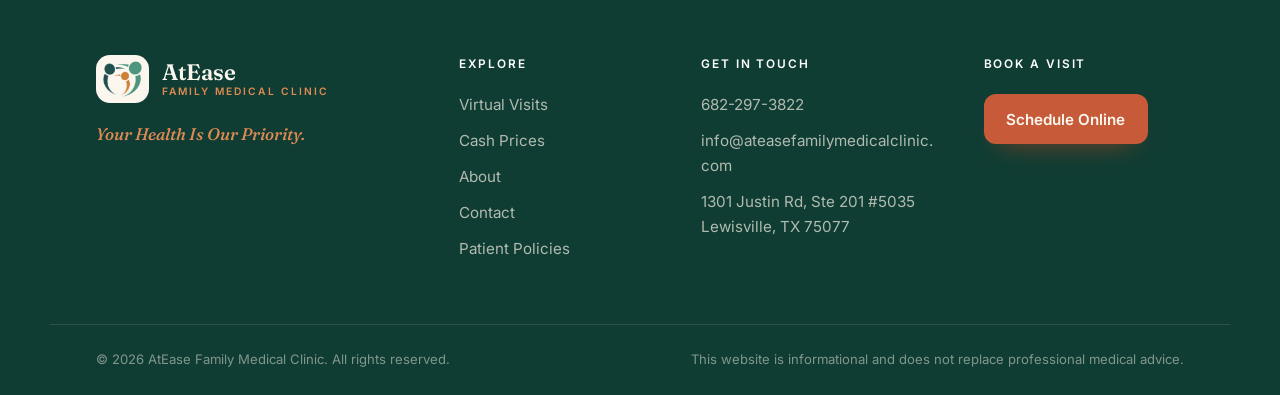
==== commit c1f746fd: "Go cash pay only - remove insurance across the site Owner's instruction, 8 Oct 2026: stop accepting " ====
--- a/index.html
+++ b/index.html
@@ -4,11 +4,11 @@
 <meta charset="UTF-8" />
 <meta name="viewport" content="width=device-width, initial-scale=1.0" />
 <title>AtEase Family Medical Clinic — Virtual Visits in Lewisville, TX</title>
-<meta name="description" content="AtEase Family Medical Clinic offers virtual visits in Lewisville, TX — refills, common illnesses, chronic-condition follow-ups, women's health, mental health and more. Evidence-based care from home. Most insurance accepted." />
+<meta name="description" content="AtEase Family Medical Clinic offers virtual visits in Lewisville, TX — refills, common illnesses, chronic-condition follow-ups, women's health, mental health and more. Evidence-based care from home. Cash pay only, with prices published up front." />
 
 <!-- Open Graph -->
 <meta property="og:title" content="AtEase Family Medical Clinic — Virtual Visits" />
-<meta property="og:description" content="See a provider by secure video. Evidence-based virtual care for refills, common illnesses, chronic conditions, women's health, mental health and more." />
+<meta property="og:description" content="See a provider by secure video. Evidence-based virtual care for refills, common illnesses, chronic conditions, women's health, mental health and more. Cash pay only, prices published up front." />
 <meta property="og:type" content="website" />
 <meta property="og:url" content="https://ateasefamilymedicalclinic.com/" />
 <meta property="og:image" content="https://ateasefamilymedicalclinic.com/og-image.png" />
@@ -20,7 +20,7 @@
 <link rel="preconnect" href="https://fonts.googleapis.com" />
 <link rel="preconnect" href="https://fonts.gstatic.com" crossorigin />
 <link href="https://fonts.googleapis.com/css2?family=Fraunces:opsz,wght@9..144,400;9..144,500;9..144,600;9..144,700&family=Inter:wght@400;500;600;700&display=swap" rel="stylesheet" />
-<link rel="stylesheet" href="styles.css?v=20260918" />
+<link rel="stylesheet" href="styles.css?v=20261008" />
 <link rel="icon" href="favicon.ico" sizes="any" />
 <link rel="icon" type="image/png" sizes="32x32" href="favicon-32.png" />
 <link rel="apple-touch-icon" href="apple-touch-icon.png" />
@@ -42,7 +42,7 @@
 
     <nav class="nav__links" aria-label="Primary">
       <a href="#services">Virtual Visits</a>
-      <a href="#insurance">Insurance</a>
+      <a href="#cash-pay">Cash Prices</a>
       <a href="#about">About</a>
       <a href="#team">Our Team</a>
       <a href="#contact">Contact</a>
@@ -65,7 +65,7 @@
   <!-- mobile drawer -->
   <div class="nav__mobile" id="navMobile">
     <a href="#services">Virtual Visits</a>
-    <a href="#insurance">Insurance</a>
+      <a href="#cash-pay">Cash Prices</a>
     <a href="#about">About</a>
     <a href="#team">Our Team</a>
     <a href="#contact">Contact</a>
@@ -97,7 +97,7 @@
 
       <ul class="hero__trust" aria-label="Highlights">
         <li><strong>15</strong><span>Conditions covered online</span></li>
-        <li><strong>8</strong><span>Insurances accepted</span></li>
+        <li><strong>Cash pay</strong><span>Prices up front</span></li>
         <li><strong>From home</strong><span>No waiting room</span></li>
       </ul>
     </div>
@@ -204,25 +204,26 @@
   </div>
 </section>
 
-<!-- ===================== INSURANCE ===================== -->
-<section class="insurance section" id="insurance">
+<!-- ===================== PAYMENT / CASH PAY =====================
+     Was the insurance section. The practice stopped taking health plans in
+     Oct 2026 at the owner's instruction and is cash pay only. The CSS class
+     name below is retained only because styles.css keys its layout off it. -->
+<section class="insurance section" id="cash-pay">
   <div class="container">
     <div class="section-head reveal">
-      <span class="section-tag">Coverage</span>
-      <h2 class="section-title">Most major insurance, accepted here</h2>
-      <p class="section-lead">We partner with leading insurers so you can focus on feeling better, not on paperwork. Don't see yours? Just call — we'll help you sort it out.</p>
-    </div>
-
-    <div class="ins-grid reveal" id="insuranceList"></div>
+      <span class="section-tag">Payment</span>
+      <h2 class="section-title">Cash pay only</h2>
+      <p class="section-lead"><strong>We no longer accept health plans.</strong> AtEase is a cash-pay practice: one clear price for your visit, published below, with nothing billed to a health plan. No copays, no deductibles, no claims and no surprise bills afterwards.</p>
+    </div>
 
     <div class="cash-banner reveal">
       <div class="cash-banner__deco" aria-hidden="true">
         <svg viewBox="0 0 100 100"><path fill="currentColor" d="M58 8H42a6 6 0 00-6 6v22H14a6 6 0 00-6 6v16a6 6 0 006 6h22v22a6 6 0 006 6h16a6 6 0 006-6V64h22a6 6 0 006-6V42a6 6 0 00-6-6H64V14a6 6 0 00-6-6z"/></svg>
       </div>
       <div class="cash-banner__main">
-        <span class="cash-banner__badge">No insurance? No problem.</span>
+        <span class="cash-banner__badge">Cash pay only</span>
         <h3 class="cash-banner__title">Affordable cash rates, no compromise on care</h3>
-        <p class="cash-banner__text">Discounted, up-front pricing with the very same evidence-based care — because quality medicine should be within reach for everyone.</p>
+        <p class="cash-banner__text">One price, agreed before your visit, for the very same evidence-based care — because quality medicine should be within reach for everyone.</p>
         <ul class="cash-banner__feats">
           <li><svg viewBox="0 0 24 24" width="18" height="18"><path fill="currentColor" d="M9 16.2l-3.5-3.5L4 14.2 9 19l11-11-1.5-1.5z"/></svg>Transparent pricing</li>
           <li><svg viewBox="0 0 24 24" width="18" height="18"><path fill="currentColor" d="M9 16.2l-3.5-3.5L4 14.2 9 19l11-11-1.5-1.5z"/></svg>No hidden fees</li>
@@ -239,7 +240,7 @@
     <div class="pricing reveal" id="pricing">
       <div class="pricing__head">
         <h3 class="pricing__title">Cash prices, published up front</h3>
-        <p class="pricing__lead">No insurance needed. What you see is what the visit costs.</p>
+        <p class="pricing__lead">What you see is what the visit costs. Payment is due before your visit.</p>
       </div>
 
       <ul class="pricing__list">
@@ -256,10 +257,6 @@
           <span class="pricing__cost">$50</span>
         </li>
         <li class="pricing__row">
-          <span class="pricing__name">Annual Wellness Telehealth Consultation<em>45 minutes · comprehensive review</em></span>
-          <span class="pricing__cost">$125</span>
-        </li>
-        <li class="pricing__row">
           <span class="pricing__name">Weight Management Follow-up<em>20 minutes · ongoing programme visits</em></span>
           <span class="pricing__cost">$60</span>
         </li>
@@ -267,8 +264,8 @@
 
       <p class="pricing__note">
         Prices cover the consultation itself. Laboratory tests, imaging, medications and referrals
-        are billed separately by the provider supplying them. If you are paying cash, you are
-        entitled to a written Good Faith Estimate before your visit — just ask and we will provide one.
+        are billed separately by the provider supplying them. You are entitled to a written
+        Good Faith Estimate of expected charges before your visit — just ask and we will provide one.
       </p>
     </div>
   </div>
@@ -310,7 +307,7 @@
             <svg viewBox="0 0 24 24" width="22" height="22"><path fill="currentColor" d="M3 13h2l2 6 4-14 3 9 2-5h6"/></svg>
           </span>
           <h4>Accessible from home</h4>
-          <p>Secure video visits — insurance or cash.</p>
+          <p>Secure video visits — one clear cash price.</p>
         </div>
       </div>
     </div>
@@ -356,7 +353,7 @@
     <div class="book__copy">
       <span class="section-tag section-tag--light">Ready when you are</span>
       <h2 class="book__title">Book your virtual visit in minutes</h2>
-      <p class="book__lead">Choose a time that works for you and meet your provider by secure video. New patients welcome, most insurance accepted.</p>
+      <p class="book__lead">Choose a time that works for you and meet your provider by secure video. New patients welcome. Cash pay only — prices published up front.</p>
     </div>
     <div class="book__actions">
       <!-- Tebra scheduling widget. Configure the URL in clinic-config.js -->
@@ -463,8 +460,7 @@
     <nav class="footer__col" aria-label="Footer">
       <h5>Explore</h5>
       <a href="#services">Virtual Visits</a>
-      <a href="#insurance">Insurance</a>
-      <a href="#pricing">Cash Prices</a>
+      <a href="#cash-pay">Cash Prices</a>
       <a href="#about">About</a>
       <a href="#contact">Contact</a>
       <a href="policies.html">Patient Policies</a>
@@ -489,7 +485,7 @@
   </div>
 </footer>
 
-<script src="clinic-config.js?v=20260918"></script>
-<script src="script.js?v=20260918"></script>
+<script src="clinic-config.js?v=20261008"></script>
+<script src="script.js?v=20261008"></script>
 </body>
 </html>
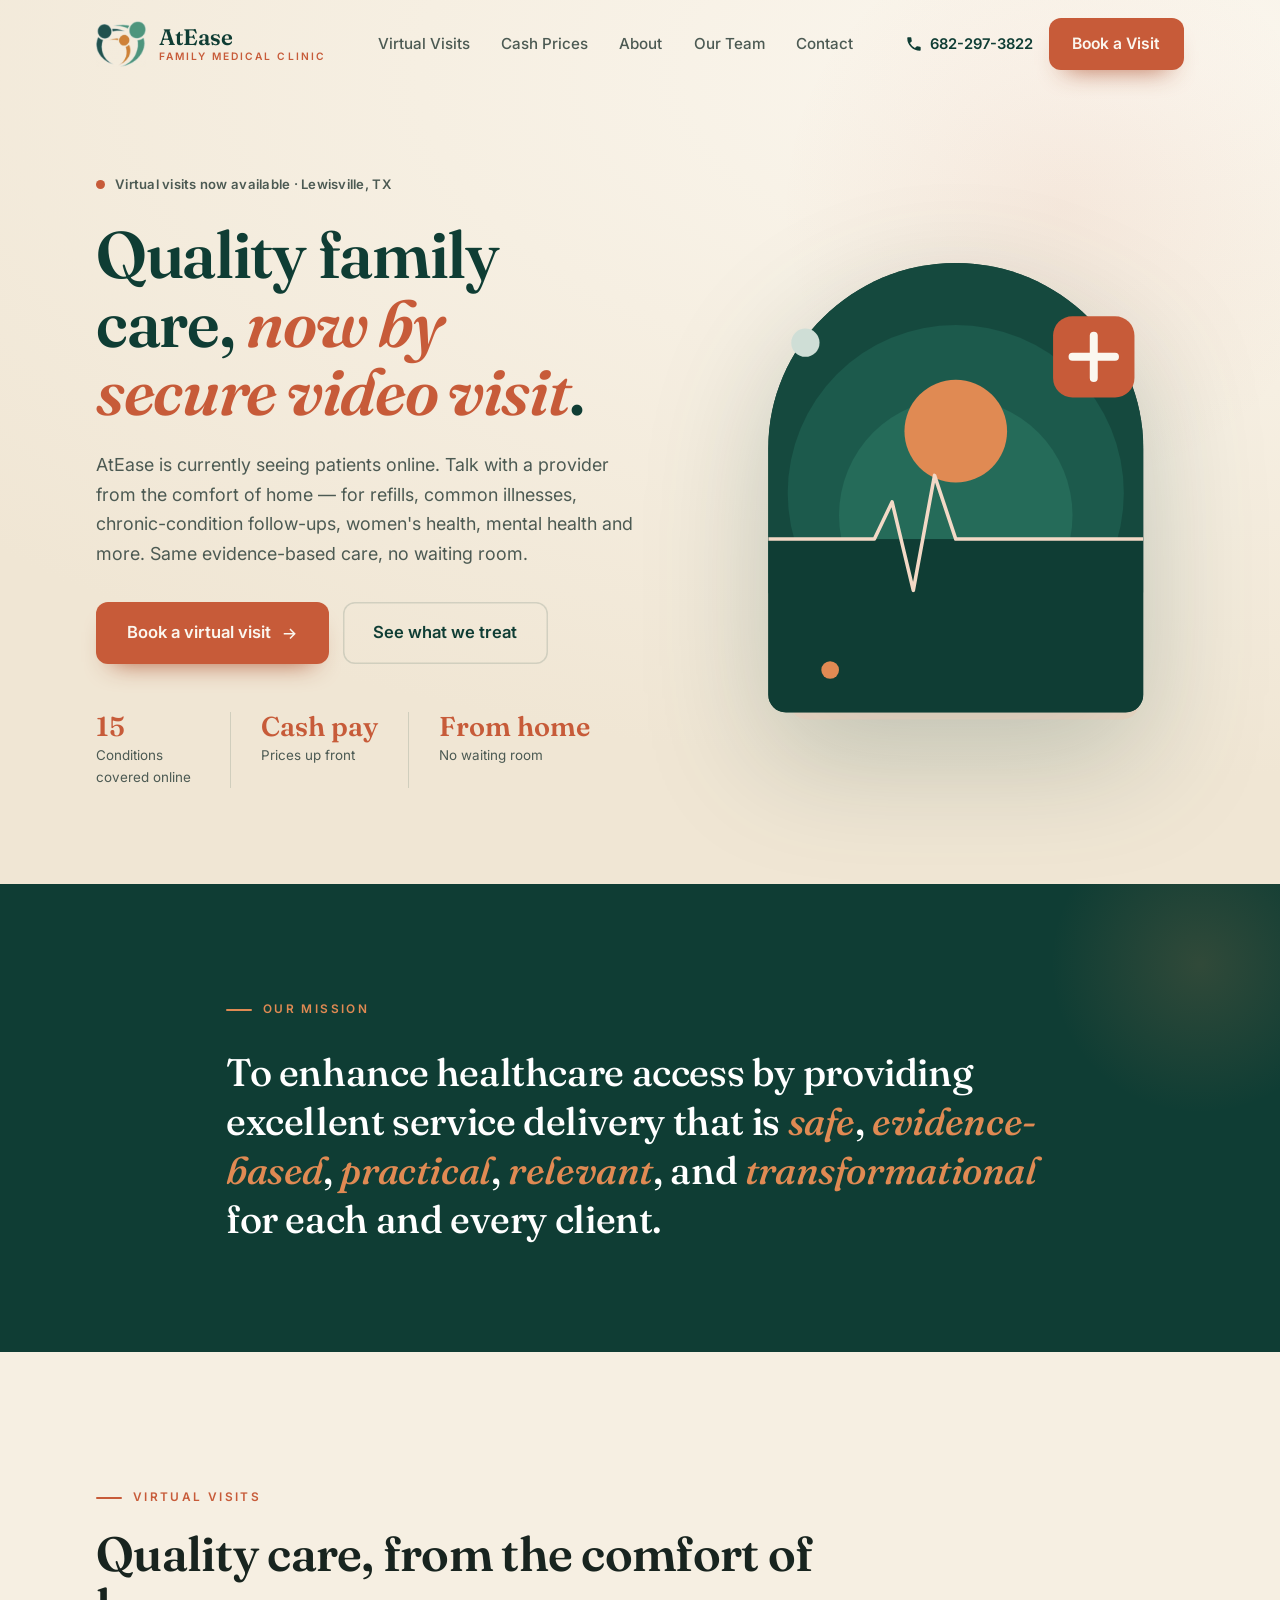
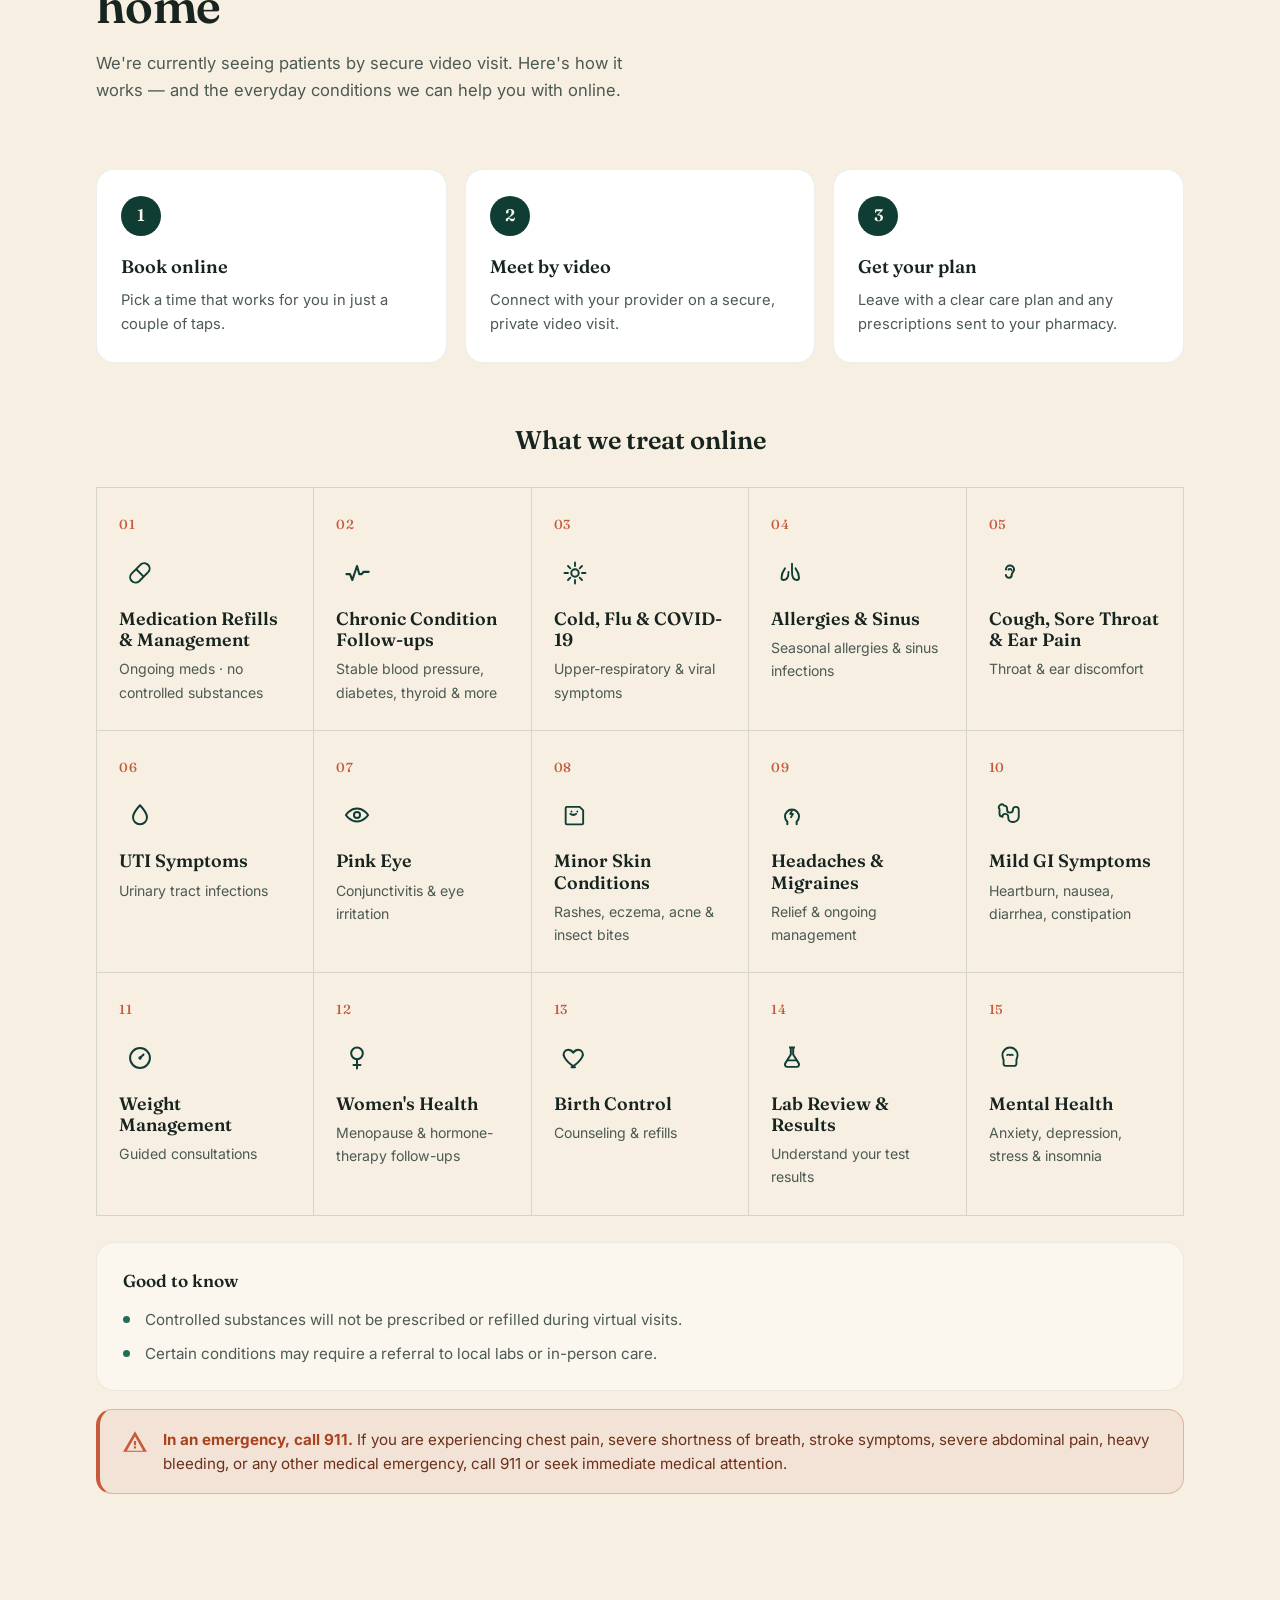
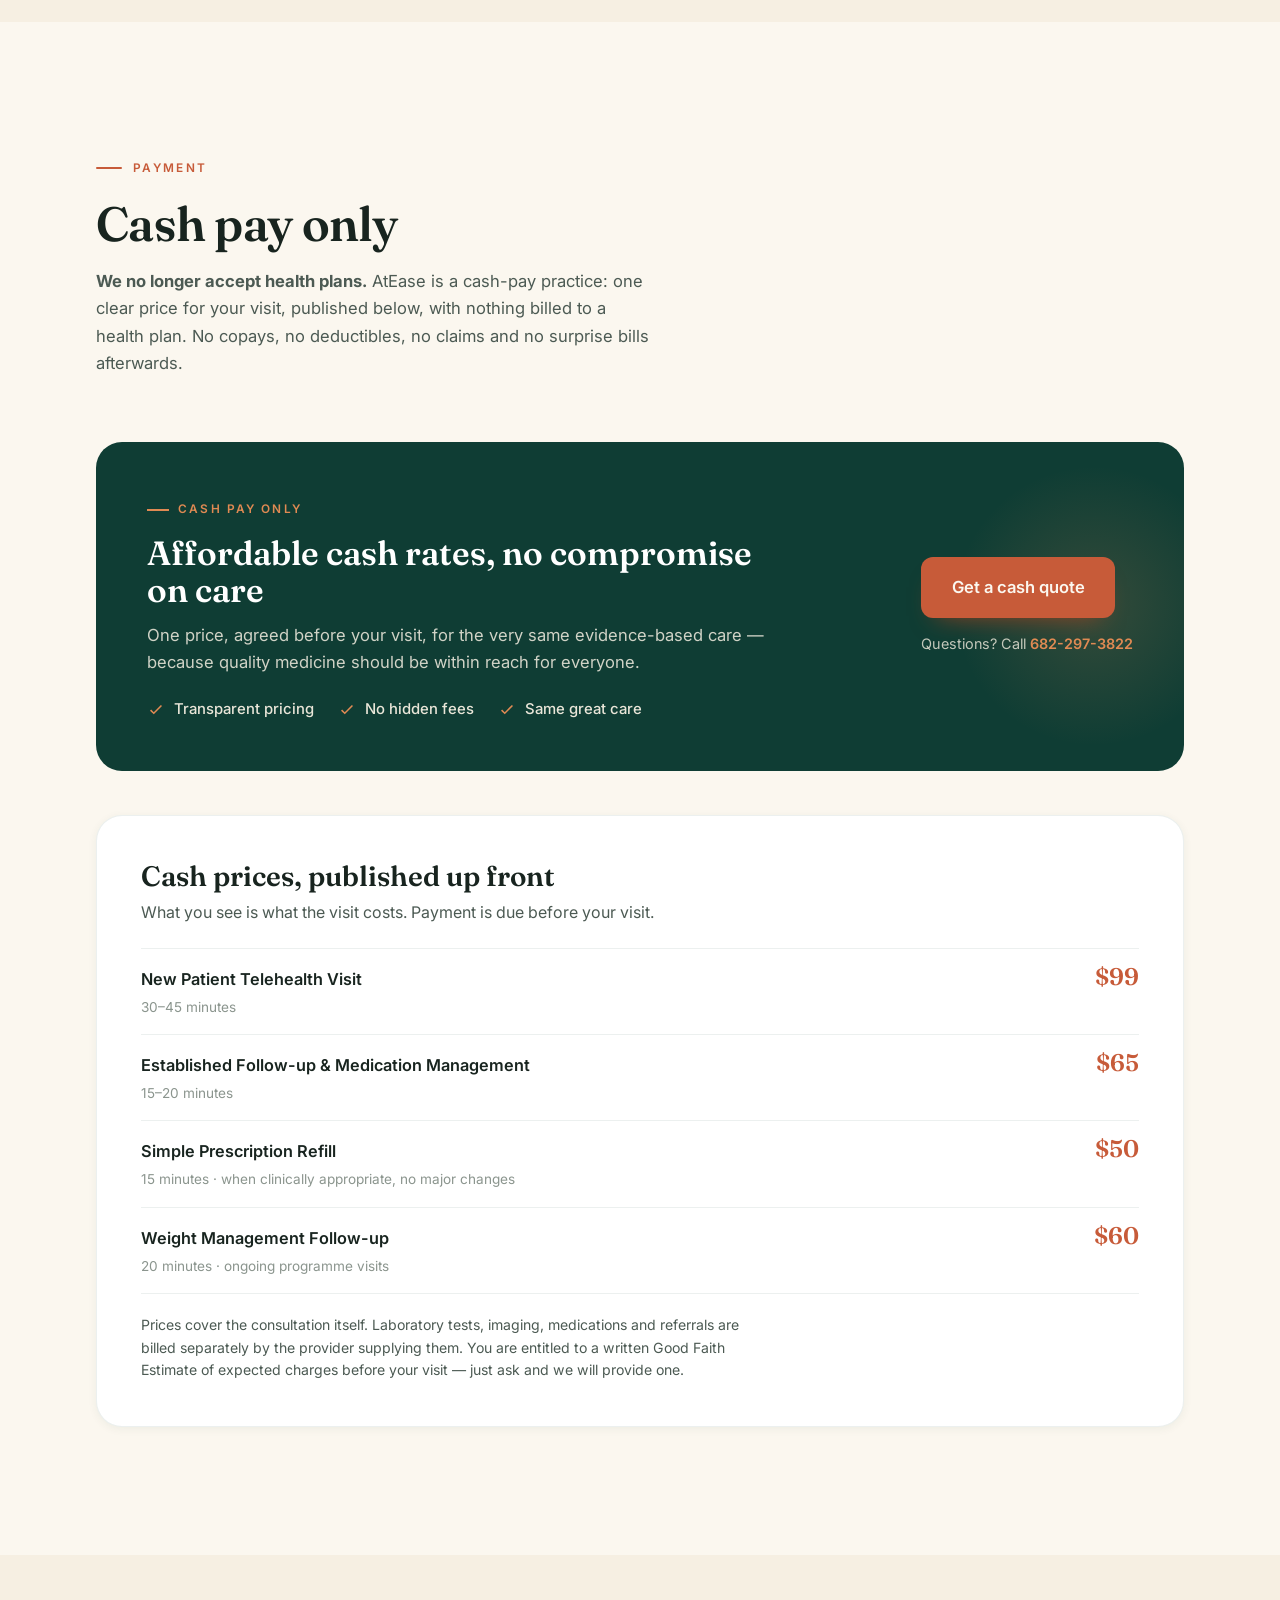
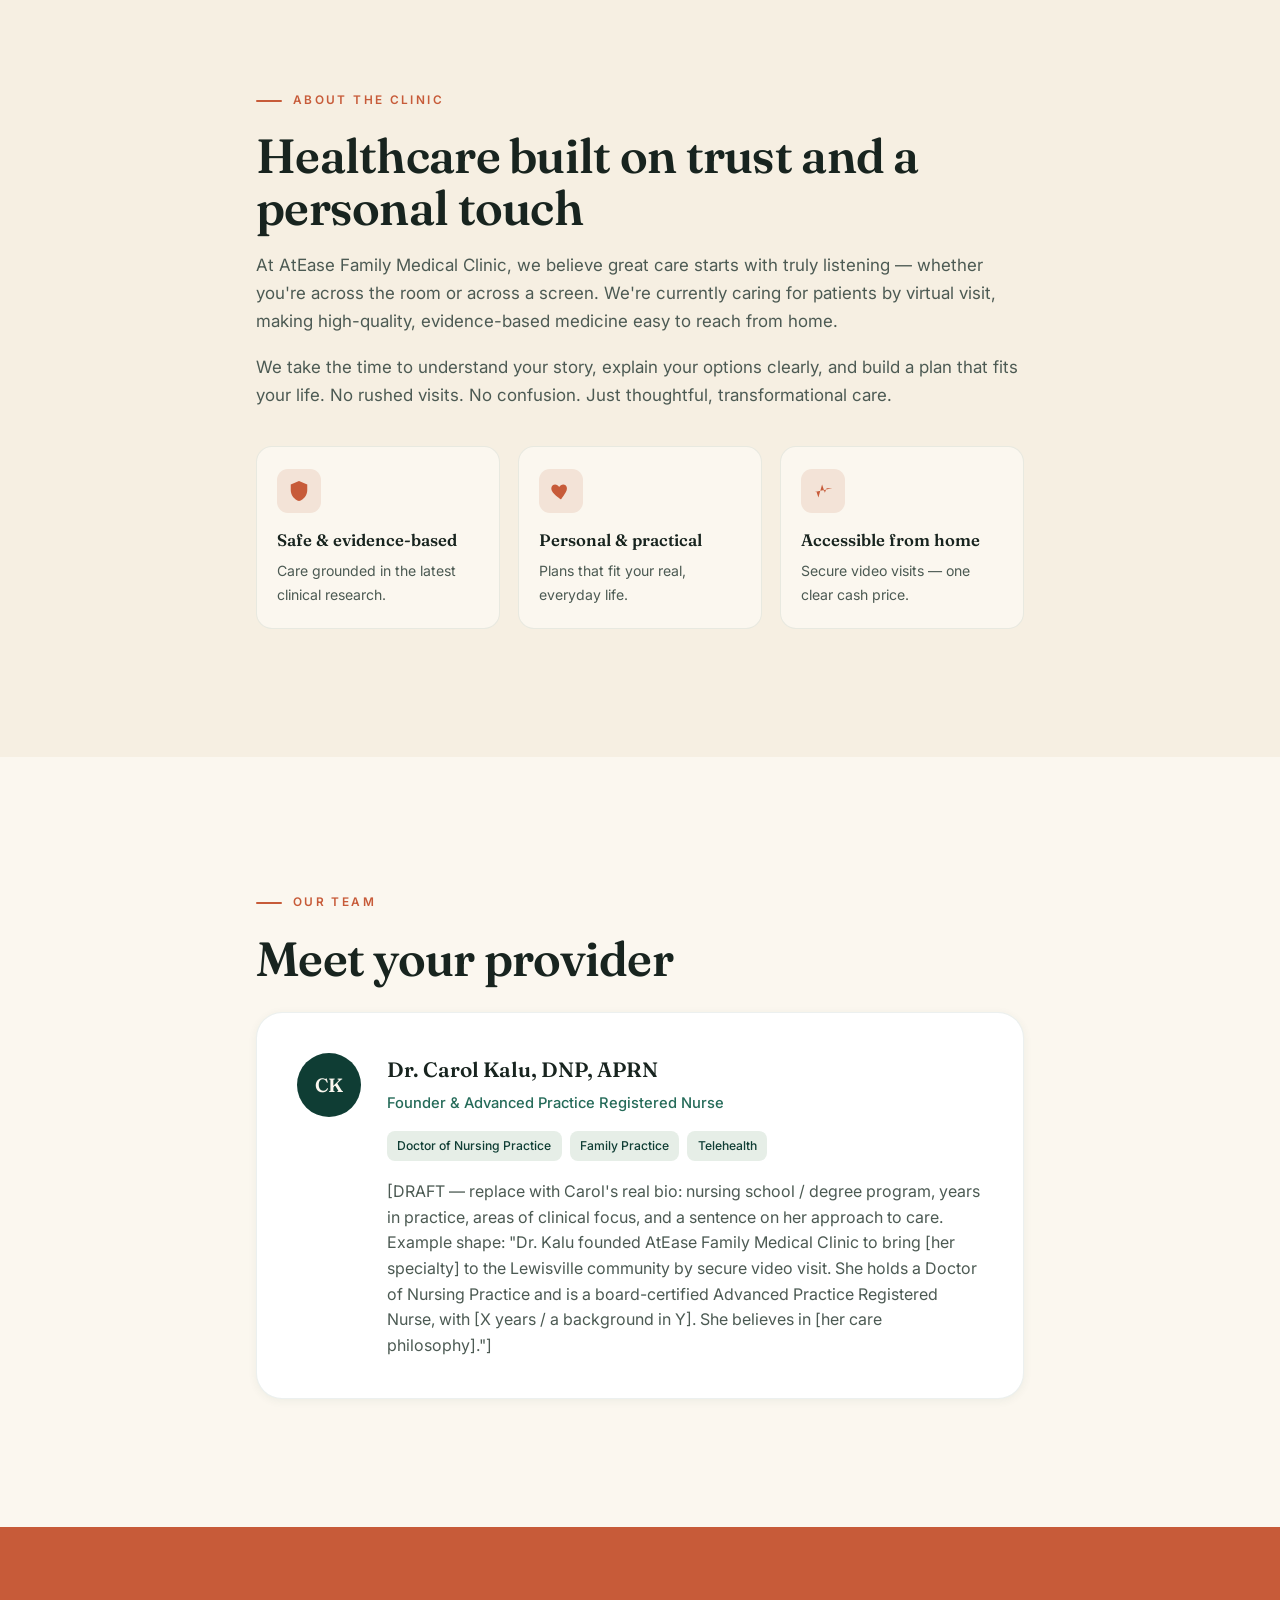
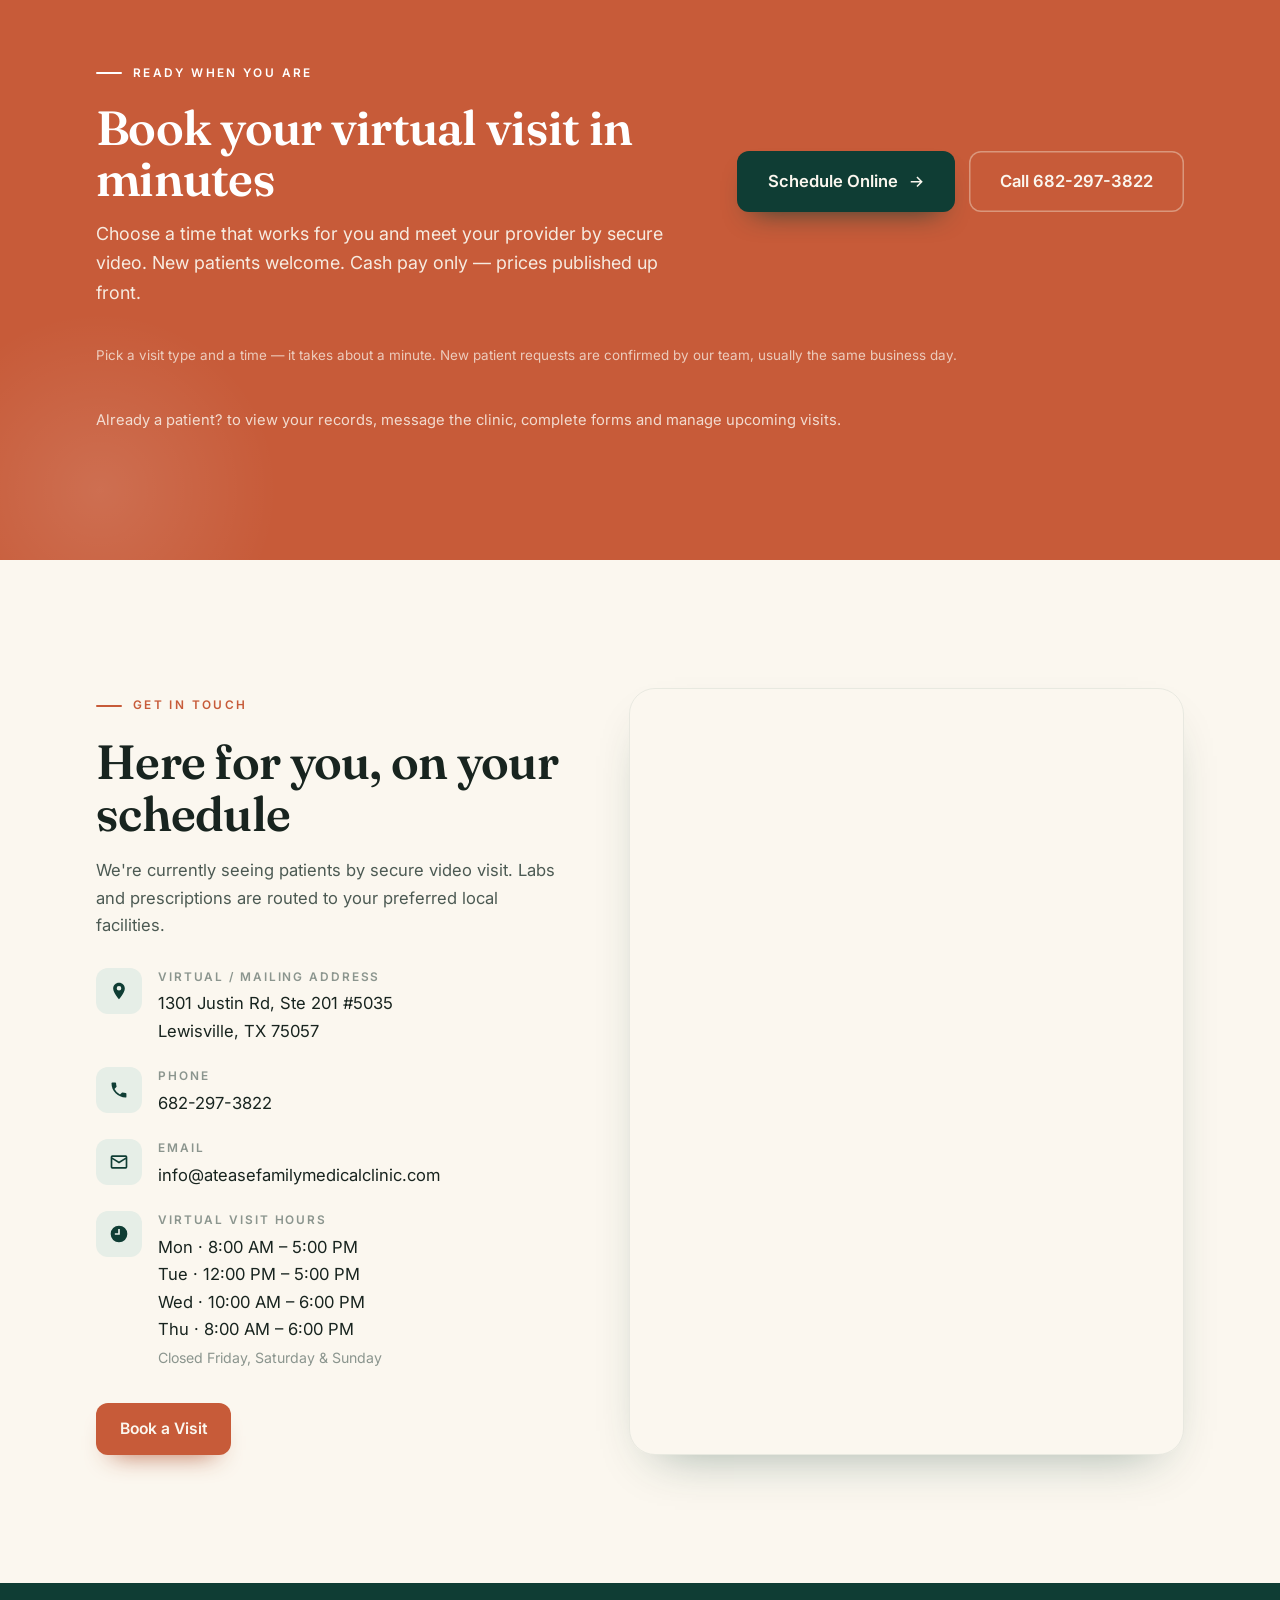
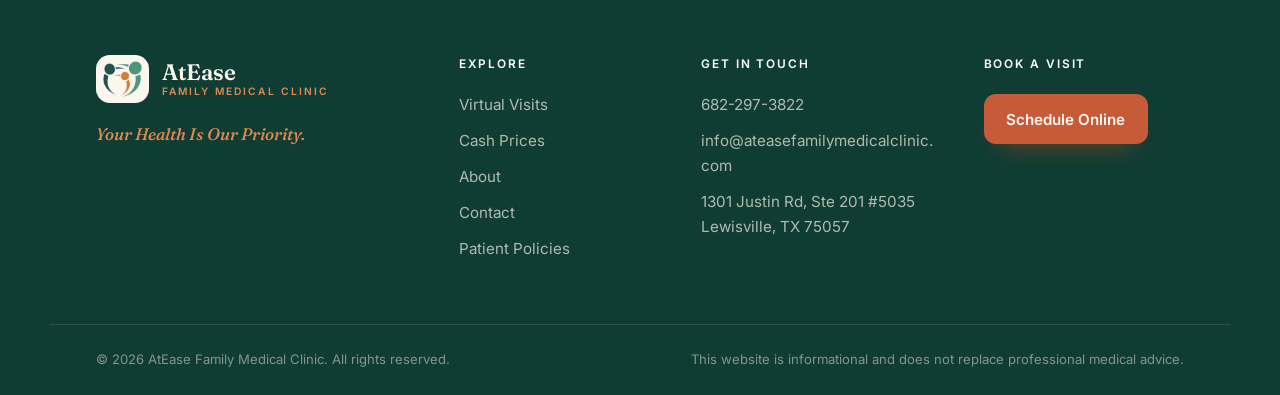
==== commit e10a3381: "Set the clinic ZIP to 75057 Owner's instruction. Updated in all four places: the contact block, the " ====
--- a/index.html
+++ b/index.html
@@ -402,7 +402,7 @@
           <span class="contact__ic"><svg viewBox="0 0 24 24" width="20" height="20"><path fill="currentColor" d="M12 2C8 2 5 5 5 9c0 5 7 13 7 13s7-8 7-13c0-4-3-7-7-7zm0 9.5A2.5 2.5 0 1112 6a2.5 2.5 0 010 5.5z"/></svg></span>
           <div>
             <p class="contact__label">Virtual / Mailing Address</p>
-            <p class="contact__value">1301 Justin Rd, Ste 201 #5035<br>Lewisville, TX 75077</p>
+            <p class="contact__value">1301 Justin Rd, Ste 201 #5035<br>Lewisville, TX 75057</p>
           </div>
         </li>
         <li>
@@ -433,7 +433,7 @@
     <div class="contact__map reveal">
       <iframe
         title="AtEase Family Medical Clinic location map"
-        src="https://www.google.com/maps?q=1301%20Justin%20Rd%20Ste%20201%20Lewisville%20TX%2075077&output=embed"
+        src="https://www.google.com/maps?q=1301%20Justin%20Rd%20Ste%20201%20Lewisville%20TX%2075057&output=embed"
         loading="lazy"
         referrerpolicy="no-referrer-when-downgrade"></iframe>
     </div>
@@ -470,7 +470,7 @@
       <h5>Get in touch</h5>
       <a href="tel:6822973822">682-297-3822</a>
       <a href="mailto:info@ateasefamilymedicalclinic.com">info@ateasefamilymedicalclinic.com</a>
-      <span>1301 Justin Rd, Ste 201 #5035<br>Lewisville, TX 75077</span>
+      <span>1301 Justin Rd, Ste 201 #5035<br>Lewisville, TX 75057</span>
     </div>
 
     <div class="footer__col">
